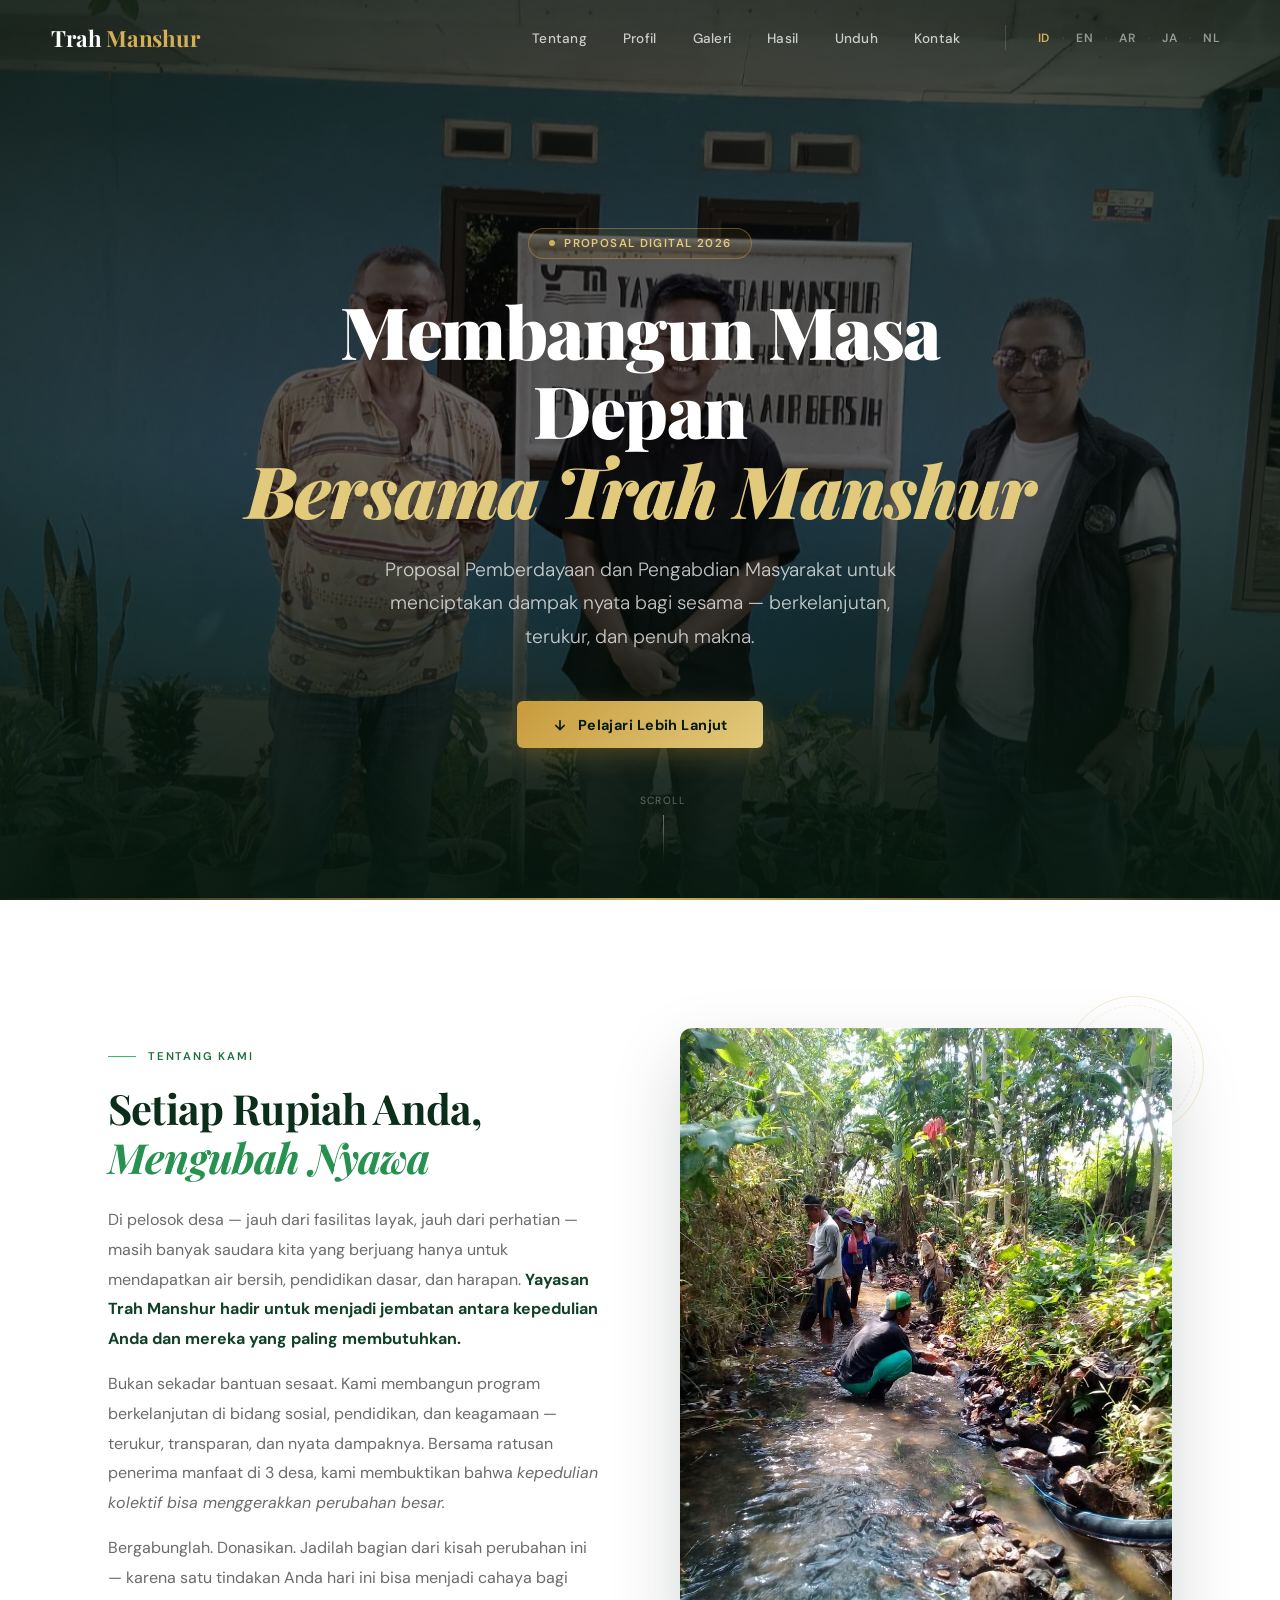
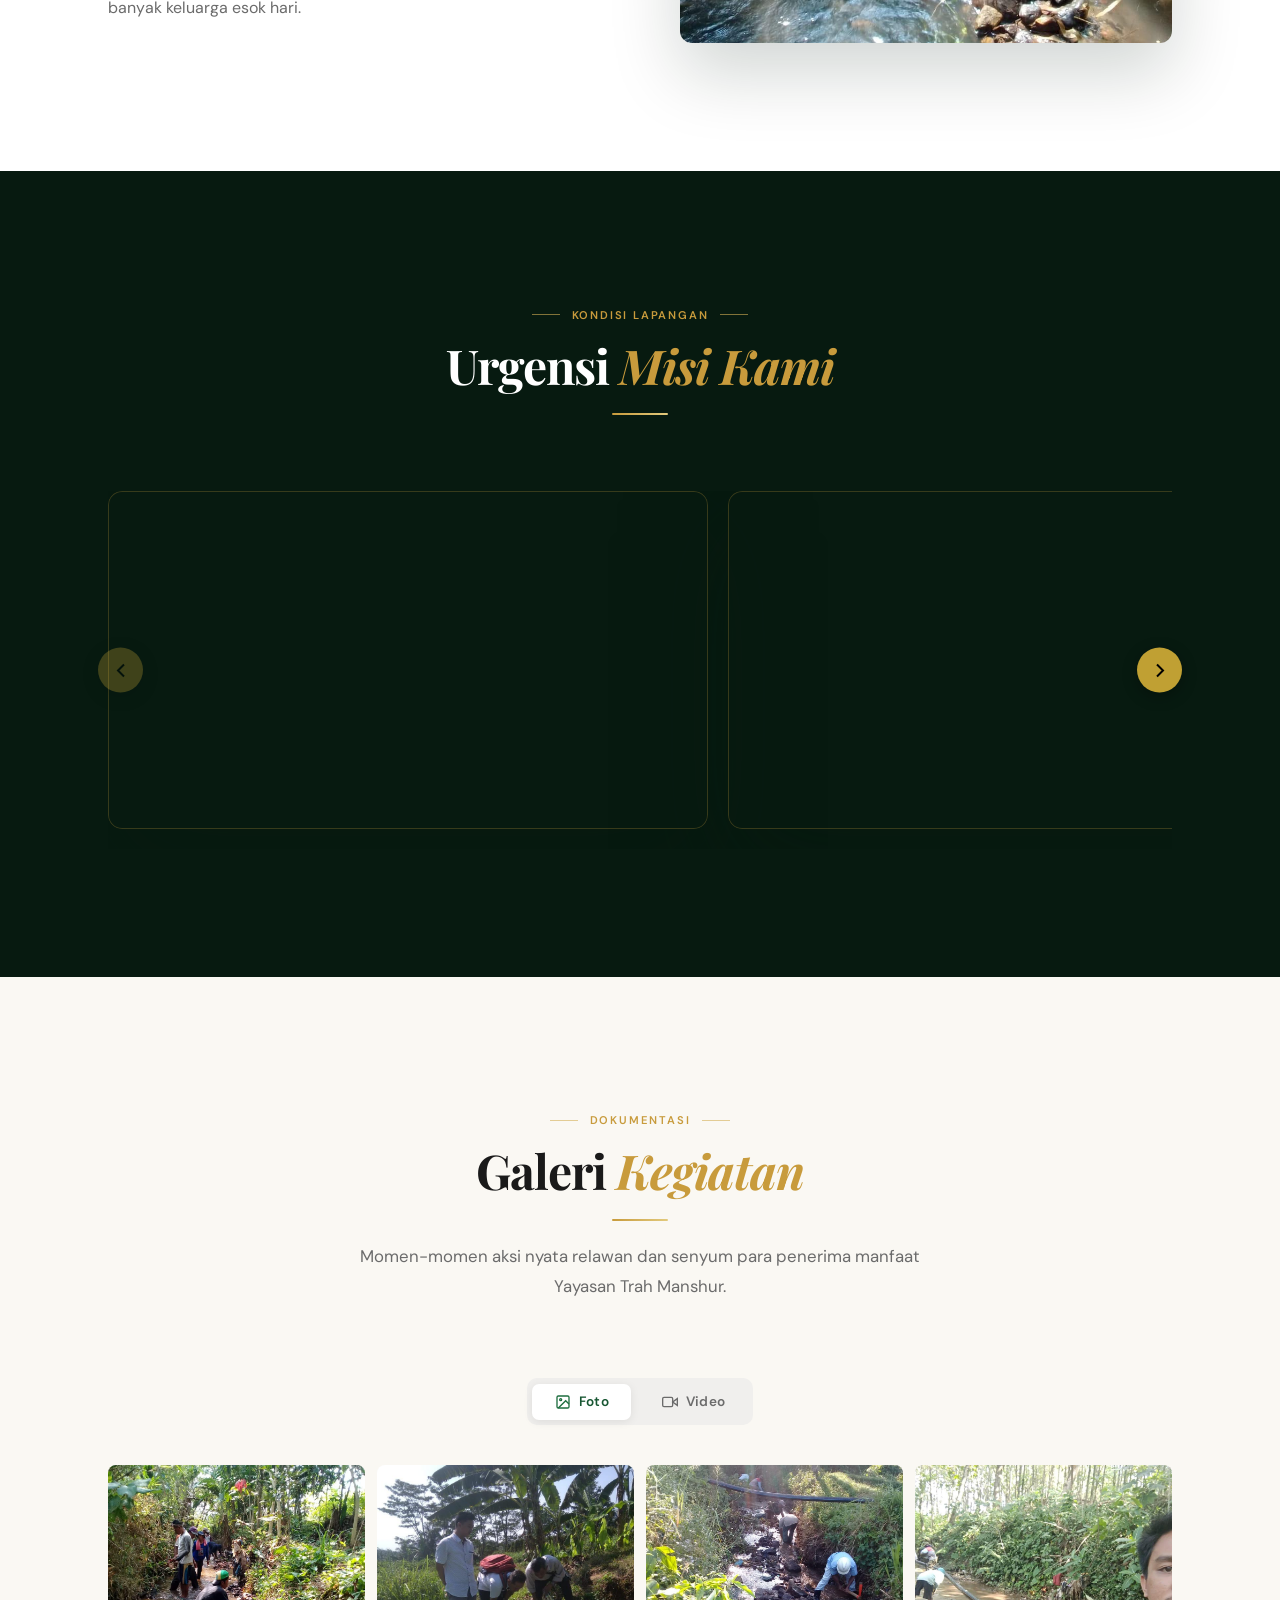
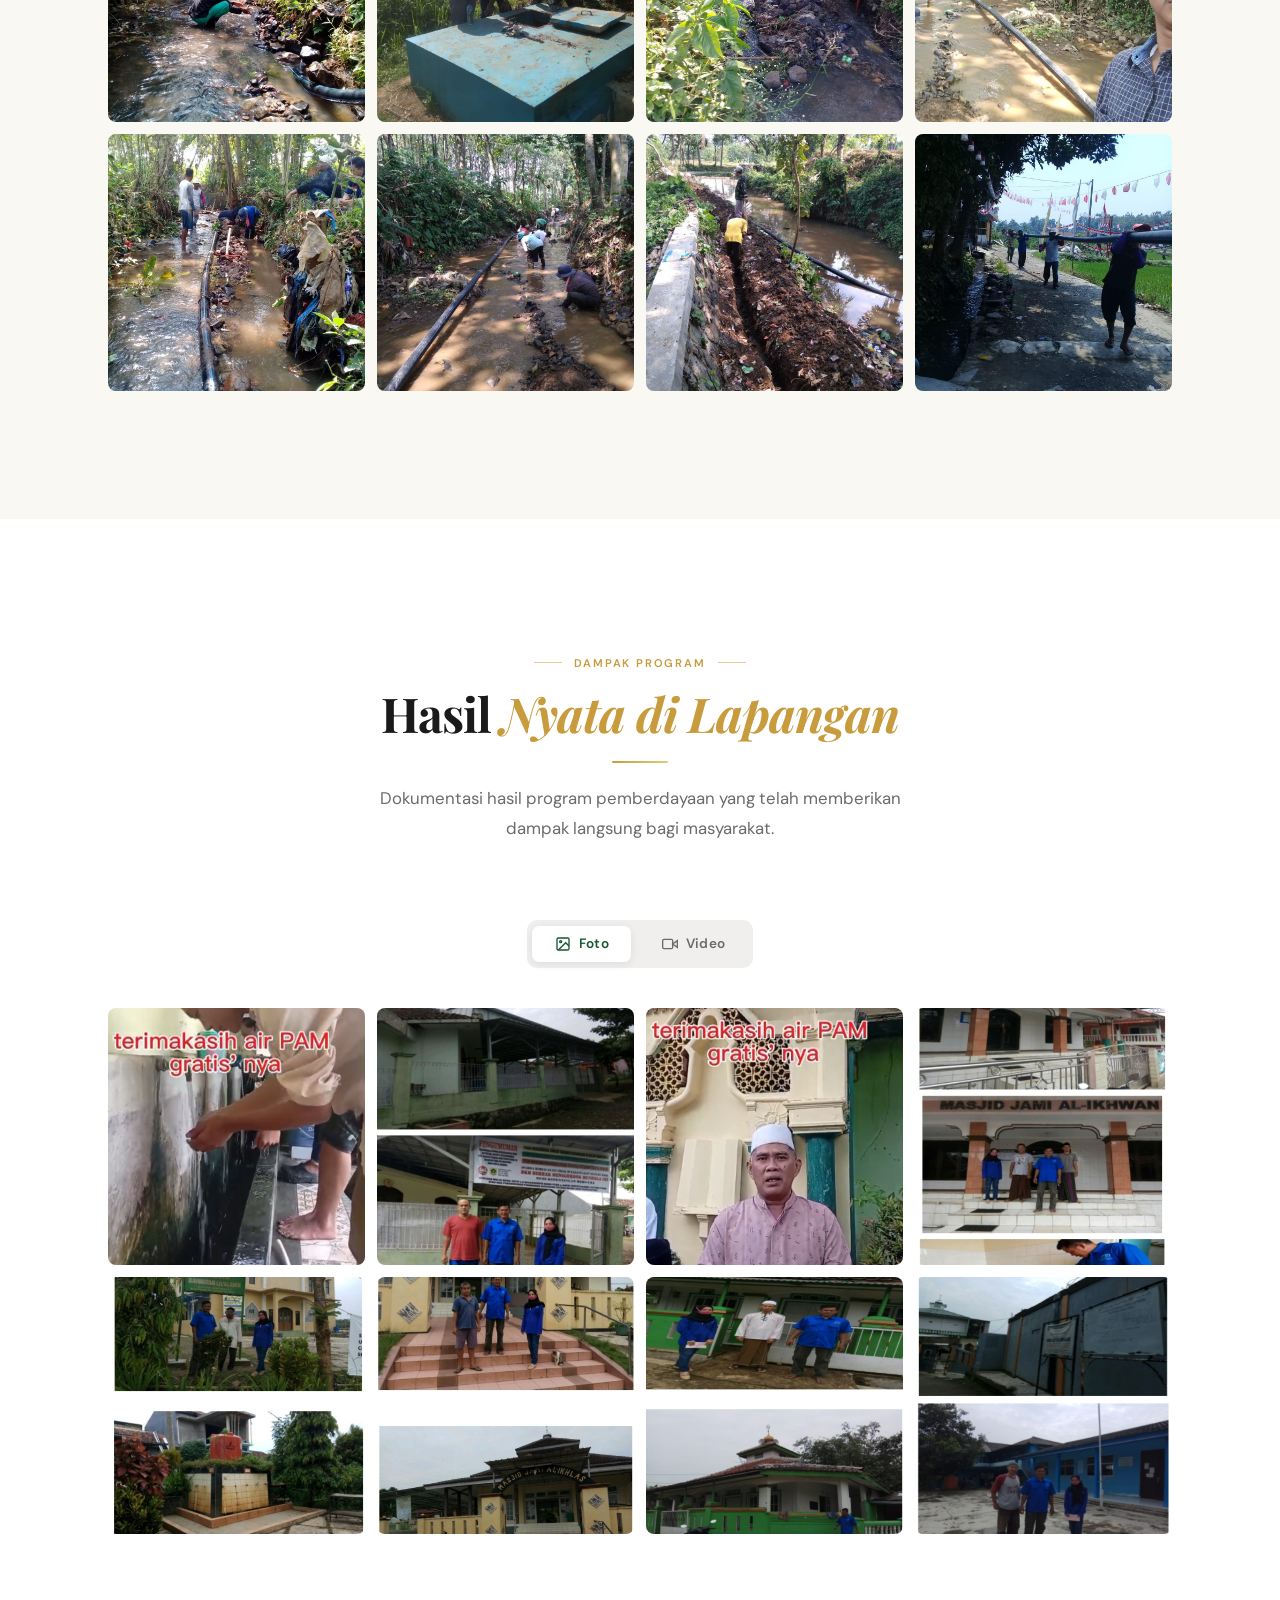
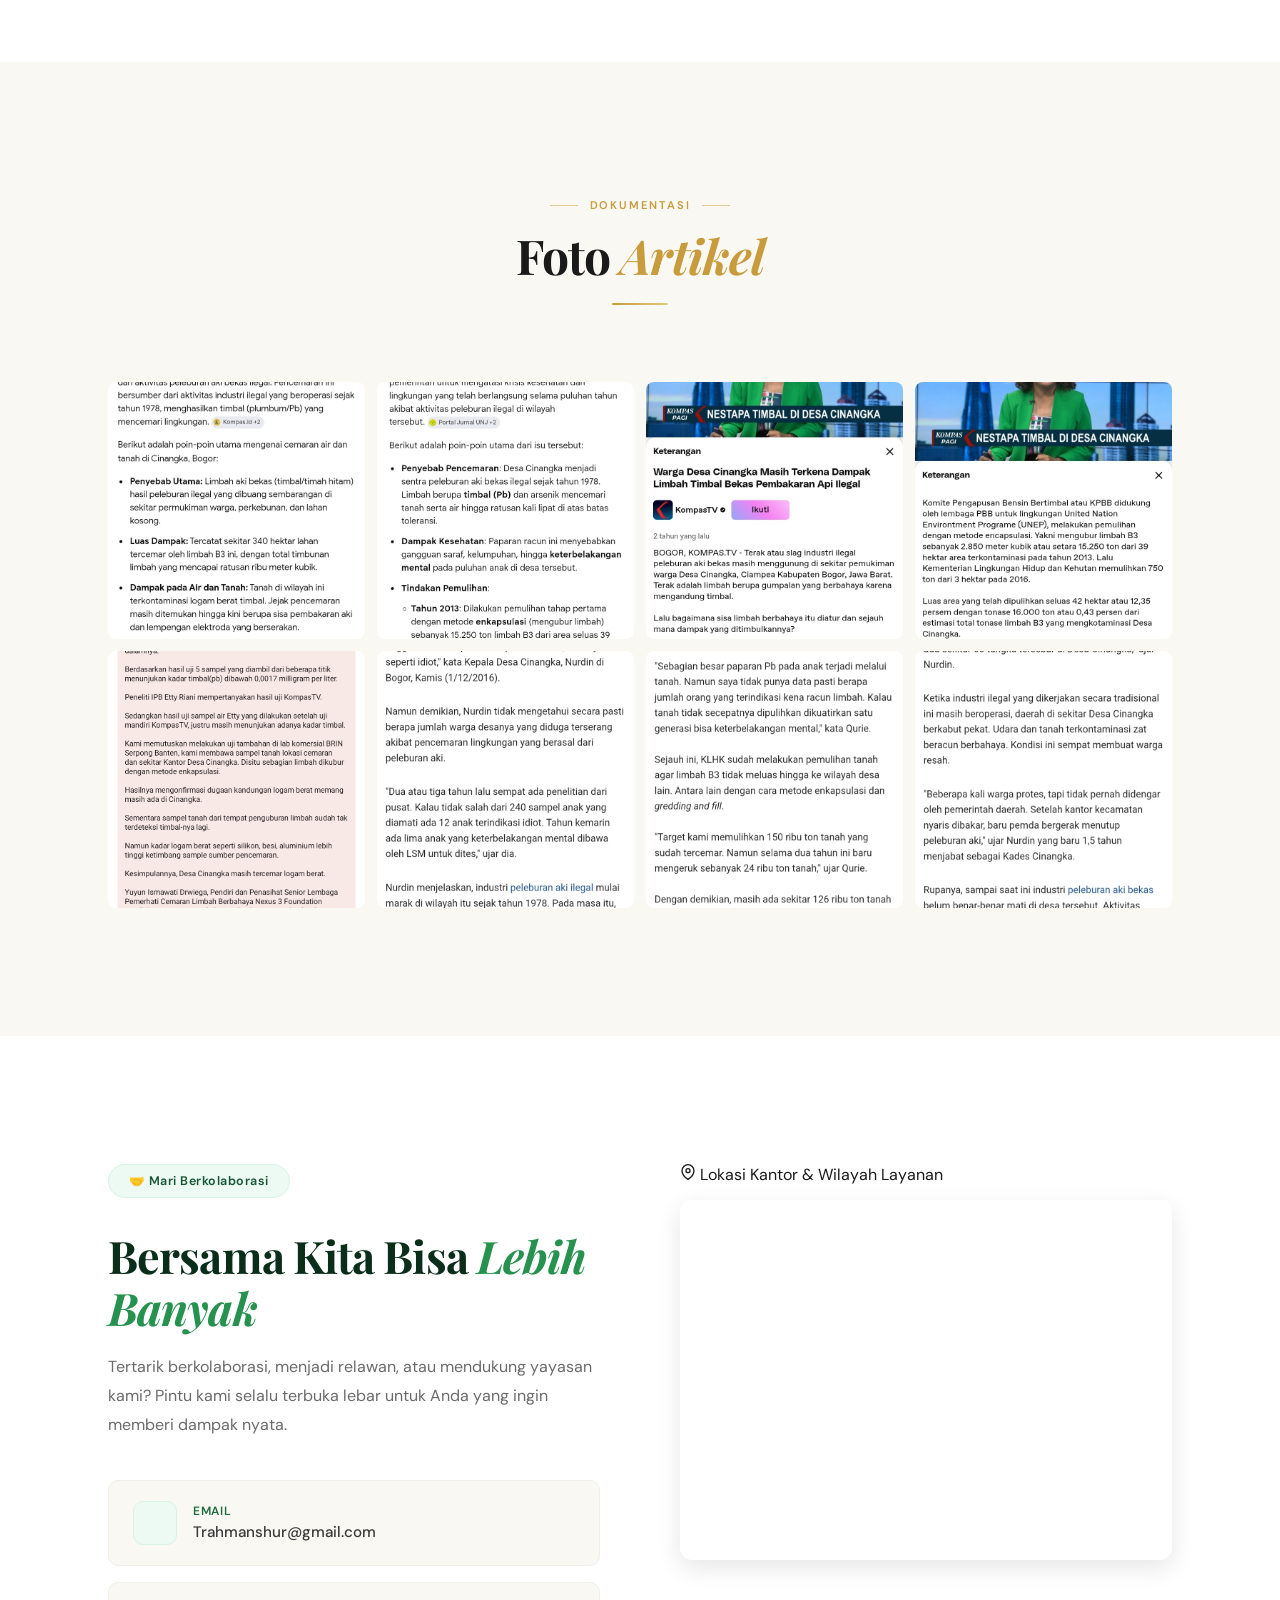
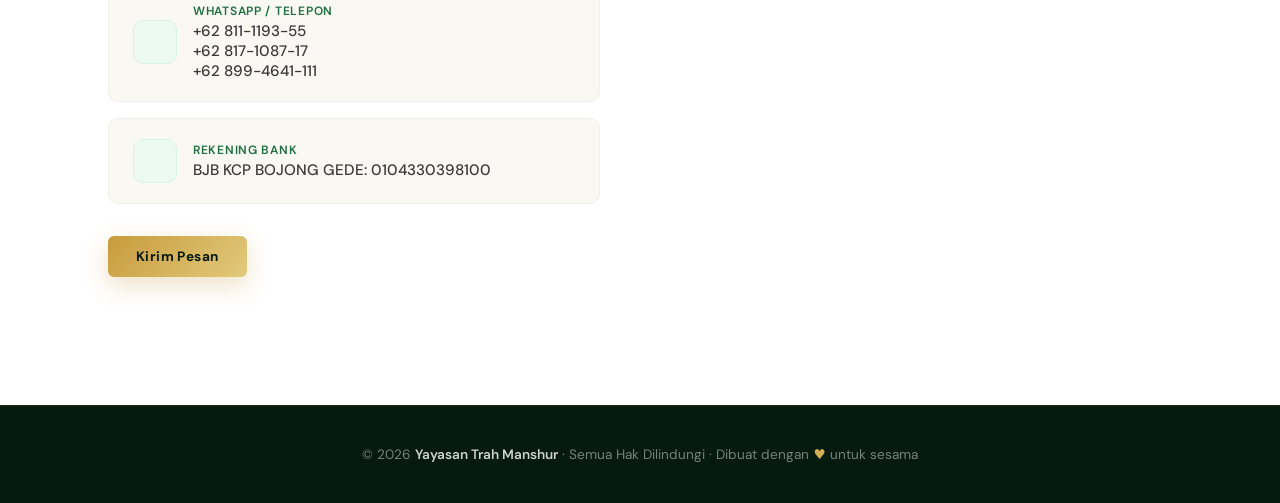
==== index.html @ 199f0996 "Update index.html" ====
<!DOCTYPE html>
<html lang="id" dir="ltr">
<head>
    <meta charset="UTF-8">
    <meta name="viewport" content="width=device-width, initial-scale=1.0">
    <meta name="description" content="Yayasan Trah Manshur - Proposal Digital Pemberdayaan dan Pengabdian Masyarakat">
    <title>Yayasan Trah Manshur — Proposal Digital 2026</title>
    <link rel="preconnect" href="https://fonts.googleapis.com">
    <link rel="preconnect" href="https://fonts.gstatic.com" crossorigin>
    <link href="https://fonts.googleapis.com/css2?family=Playfair+Display:wght@700;900&family=DM+Sans:wght@300;400;500;600&display=swap" rel="stylesheet">
    <link rel="stylesheet" href="style.css">
</head>
<body>

<!-- ═══════════ NAVIGASI ═══════════ -->
<nav class="nav" id="mainNav">
    <div class="nav__logo">Trah <span>Manshur</span></div>
    <ul class="nav__links">
        <li><a href="#tentang">Tentang</a></li>
        <li><a href="#video-profil">Profil</a></li>
        <li><a href="#galeri">Galeri</a></li>
        <li><a href="#hasil">Hasil</a></li>
        <li><a href="#download">Unduh</a></li>
        <li><a href="#kontak">Kontak</a></li>
        <li class="nav__lang">
            <a href="index.html" class="active">ID</a>
            <span class="sep">·</span>
            <a href="en.html">EN</a>
            <span class="sep">·</span>
            <a href="ar.html">AR</a>
            <span class="sep">·</span>
            <a href="ja.html">JA</a>
            <span class="sep">·</span>
            <a href="nl.html">NL</a>
        </li>
    </ul>
</nav>

<!-- ═══════════ HERO ═══════════ -->
<div class="hero">
    <div class="hero__bg"></div>
    <div class="hero__vignette"></div>
    <div class="hero__line"></div>
    <div class="hero__content">
        <span class="hero__badge">Proposal Digital 2026</span>
        <h1 class="hero__title">Membangun Masa Depan<br><em>Bersama Trah Manshur</em></h1>
        <p class="hero__subtitle">Proposal Pemberdayaan dan Pengabdian Masyarakat untuk menciptakan dampak nyata bagi sesama — berkelanjutan, terukur, dan penuh makna.</p>
        <div class="hero__actions">
            <a href="#tentang" class="btn-gold">
                <svg width="16" height="16" viewBox="0 0 24 24" fill="none" stroke="currentColor" stroke-width="2.5"><path d="M12 5v14M5 12l7 7 7-7"/></svg>
                Pelajari Lebih Lanjut
            </a>
        </div>
    </div>
    <div class="hero__scroll">
        Scroll
        <div class="hero__scroll-line"></div>
    </div>
</div>

<!-- ═══════════ TENTANG ═══════════ -->
<section id="tentang" class="section section--white">
    <div class="container">
        <div class="about-layout">
            <div class="about__text reveal">
                <span class="about__eyebrow">Tentang Kami</span>
                <h2 class="about__title">Setiap Rupiah Anda, <em>Mengubah Nyawa</em></h2>
                <div class="about__body">
                    <p>Di pelosok desa — jauh dari fasilitas layak, jauh dari perhatian — masih banyak saudara kita yang berjuang hanya untuk mendapatkan air bersih, pendidikan dasar, dan harapan. <strong>Yayasan Trah Manshur hadir untuk menjadi jembatan antara kepedulian Anda dan mereka yang paling membutuhkan.</strong></p>
                    <p>Bukan sekadar bantuan sesaat. Kami membangun program berkelanjutan di bidang sosial, pendidikan, dan keagamaan — terukur, transparan, dan nyata dampaknya. Bersama ratusan penerima manfaat di 3 desa, kami membuktikan bahwa <em>kepedulian kolektif bisa menggerakkan perubahan besar.</em></p>
                    <p>Bergabunglah. Donasikan. Jadilah bagian dari kisah perubahan ini — karena satu tindakan Anda hari ini bisa menjadi cahaya bagi banyak keluarga esok hari.</p>
                </div>
            </div>
            <div class="about__visual reveal reveal-delay-2">
                <div class="about__ring"></div>
                <div class="about__img-wrap">
                    <img src="image/foto1.jpeg" alt="Kegiatan Yayasan Trah Manshur" loading="lazy">
                </div>
            </div>
        </div>
    </div>
</section>

<!-- ═══════════ VIDEO PROFIL ═══════════ -->
<section id="video-profil" class="section section--dark">
    <div class="container">
        <div class="sec-header reveal">
            <span class="sec-eyebrow">Kondisi Lapangan</span>
            <h2 class="sec-title">Urgensi <em>Misi Kami</em></h2>
            <div class="sec-divider"></div>
        </div>

        <!-- FIX: outer wrapper pakai class berbeda agar tidak konflik dengan #videoSlider -->
        <div class="video-slider-wrapper">
            <div class="video-slider-container">
                <button class="slider-btn prev" id="slidePrev" aria-label="Sebelumnya">
                    <svg width="24" height="24" viewBox="0 0 24 24" fill="none" stroke="currentColor" stroke-width="2"><path d="m15 18-6-6 6-6"/></svg>
                </button>
                <button class="slider-btn next" id="slideNext" aria-label="Berikutnya">
                    <svg width="24" height="24" viewBox="0 0 24 24" fill="none" stroke="currentColor" stroke-width="2"><path d="m9 18 6-6-6-6"/></svg>
                </button>

                <!-- FIX: hanya satu element dengan class video-slider, yaitu yang punya id -->
                <div class="video-slider" id="videoSlider">
                    <div class="video-slider__track">
                        <div class="video-card">
                            <div class="video-wrap">
                                <iframe src=""
                                    title="Trah Manshur Foundation Profile Video"
                                    allow="accelerometer; autoplay; clipboard-write; encrypted-media; gyroscope; picture-in-picture; web-share"
                                    allowfullscreen loading="lazy"></iframe>
                            </div>
                        </div>
                        <div class="video-card">
                            <div class="video-wrap">
                                <iframe src=""
                                    title="Trah Manshur Foundation - Kegiatan 2"
                                    allow="accelerometer; autoplay; clipboard-write; encrypted-media; gyroscope; picture-in-picture; web-share"
                                    allowfullscreen loading="lazy"></iframe>
                            </div>
                        </div>
                        <div class="video-card">
                            <div class="video-wrap">
                                <iframe src=""
                                    title="Trah Manshur Foundation - Kegiatan 3"
                                    allow="accelerometer; autoplay; clipboard-write; encrypted-media; gyroscope; picture-in-picture; web-share"
                                    allowfullscreen loading="lazy"></iframe>
                            </div>
                        </div>
                    </div>
                </div>
            </div>
        </div>

    </div>
</section>

<!-- ═══════════ GALERI ═══════════ -->
<section id="galeri" class="section section--cream">
    <div class="container">
        <div class="sec-header reveal">
            <span class="sec-eyebrow">Dokumentasi</span>
            <h2 class="sec-title">Galeri <em>Kegiatan</em></h2>
            <div class="sec-divider"></div>
            <p class="sec-desc">Momen-momen aksi nyata relawan dan senyum para penerima manfaat Yayasan Trah Manshur.</p>
        </div>

        <!-- TAB TOGGLE -->
        <div class="galeri-tabs reveal">
            <button class="galeri-tab active" data-tab="foto">
                <svg width="16" height="16" viewBox="0 0 24 24" fill="none" stroke="currentColor" stroke-width="2"><rect x="3" y="3" width="18" height="18" rx="2"/><circle cx="8.5" cy="8.5" r="1.5"/><path d="m21 15-5-5L5 21"/></svg>
                Foto
            </button>
            <button class="galeri-tab" data-tab="video">
                <svg width="16" height="16" viewBox="0 0 24 24" fill="none" stroke="currentColor" stroke-width="2"><polygon points="23 7 16 12 23 17 23 7"/><rect x="1" y="5" width="15" height="14" rx="2"/></svg>
                Video
            </button>
        </div>

        <!-- FOTO GRID -->
        <div class="galeri-grid" id="galeriPhoto">
            <div class="galeri-item" data-src="image/foto1.jpeg" data-caption="Dokumentasi Kegiatan 1">
                <img src="image/foto1.jpeg" alt="Dokumentasi 1" loading="lazy">
                <div class="galeri-item__zoom">
                    <svg width="28" height="28" viewBox="0 0 24 24" fill="none" stroke="white" stroke-width="2"><circle cx="11" cy="11" r="8"/><path d="m21 21-4.35-4.35M11 8v6M8 11h6"/></svg>
                </div>
            </div>
            <div class="galeri-item" data-src="image/foto2.jpeg" data-caption="Dokumentasi Kegiatan 2">
                <img src="image/foto2.jpeg" alt="Dokumentasi 2" loading="lazy">
                <div class="galeri-item__zoom">
                    <svg width="28" height="28" viewBox="0 0 24 24" fill="none" stroke="white" stroke-width="2"><circle cx="11" cy="11" r="8"/><path d="m21 21-4.35-4.35M11 8v6M8 11h6"/></svg>
                </div>
            </div>
            <div class="galeri-item" data-src="image/foto3.jpeg" data-caption="Dokumentasi Kegiatan 3">
                <img src="image/foto3.jpeg" alt="Dokumentasi 3" loading="lazy">
                <div class="galeri-item__zoom">
                    <svg width="28" height="28" viewBox="0 0 24 24" fill="none" stroke="white" stroke-width="2"><circle cx="11" cy="11" r="8"/><path d="m21 21-4.35-4.35M11 8v6M8 11h6"/></svg>
                </div>
            </div>
            <div class="galeri-item" data-src="image/foto4.jpeg" data-caption="Dokumentasi Kegiatan 4">
                <img src="image/foto4.jpeg" alt="Dokumentasi 4" loading="lazy">
                <div class="galeri-item__zoom">
                    <svg width="28" height="28" viewBox="0 0 24 24" fill="none" stroke="white" stroke-width="2"><circle cx="11" cy="11" r="8"/><path d="m21 21-4.35-4.35M11 8v6M8 11h6"/></svg>
                </div>
            </div>
            <div class="galeri-item" data-src="image/foto5.jpeg" data-caption="Dokumentasi Kegiatan 5">
                <img src="image/foto5.jpeg" alt="Dokumentasi 5" loading="lazy">
                <div class="galeri-item__zoom">
                    <svg width="28" height="28" viewBox="0 0 24 24" fill="none" stroke="white" stroke-width="2"><circle cx="11" cy="11" r="8"/><path d="m21 21-4.35-4.35M11 8v6M8 11h6"/></svg>
                </div>
            </div>
            <div class="galeri-item" data-src="image/foto6.jpeg" data-caption="Dokumentasi Kegiatan 6">
                <img src="image/foto6.jpeg" alt="Dokumentasi 6" loading="lazy">
                <div class="galeri-item__zoom">
                    <svg width="28" height="28" viewBox="0 0 24 24" fill="none" stroke="white" stroke-width="2"><circle cx="11" cy="11" r="8"/><path d="m21 21-4.35-4.35M11 8v6M8 11h6"/></svg>
                </div>
            </div>
            <div class="galeri-item" data-src="image/foto7.jpeg" data-caption="Dokumentasi Kegiatan 7">
                <img src="image/foto7.jpeg" alt="Dokumentasi 7" loading="lazy">
                <div class="galeri-item__zoom">
                    <svg width="28" height="28" viewBox="0 0 24 24" fill="none" stroke="white" stroke-width="2"><circle cx="11" cy="11" r="8"/><path d="m21 21-4.35-4.35M11 8v6M8 11h6"/></svg>
                </div>
            </div>
            <div class="galeri-item" data-src="image/foto8.jpeg" data-caption="Dokumentasi Kegiatan 8">
                <img src="image/foto8.jpeg" alt="Dokumentasi 8" loading="lazy">
                <div class="galeri-item__zoom">
                    <svg width="28" height="28" viewBox="0 0 24 24" fill="none" stroke="white" stroke-width="2"><circle cx="11" cy="11" r="8"/><path d="m21 21-4.35-4.35M11 8v6M8 11h6"/></svg>
                </div>
            </div>
        </div>

        <!-- VIDEO GRID — FIX: pakai visibility hidden + height:0 instead of display:none supaya tidak ngebug layout -->
        <div class="galeri-video-grid" id="galeriVideo" style="display:none;">
            <div class="galeri-video-card reveal">
                <div class="galeri-video-card__label-bar">
                    <span class="galeri-video-card__num">01</span>
                    <span class="galeri-video-card__tag">📹 Kegiatan</span>
                </div>
                <div class="video-wrap">
                    <video width="640" height="360" controls>
                        <source src="video/v1.mp4" type="video/mp4">
                        <source src="video/v1.webm" type="video/webm">
                    </video>
                </div>
                <div class="galeri-video-card__footer">
                    <div class="galeri-video-card__info">
                        <strong>Dokumentasi Kegiatan Sosial</strong>
                        <span>Yayasan Trah Manshur — 2026</span>
                    </div>
                    <div class="galeri-video-card__play-icon">
                        <svg width="18" height="18" viewBox="0 0 24 24" fill="currentColor"><polygon points="5 3 19 12 5 21 5 3"/></svg>
                    </div>
                </div>
            </div>
            <div class="galeri-video-card reveal reveal-delay-1">
                <div class="galeri-video-card__label-bar">
                    <span class="galeri-video-card__num">02</span>
                    <span class="galeri-video-card__tag">📹 Kegiatan</span>
                </div>
                <div class="video-wrap">
                    <video width="640" height="360" controls>
                        <source src="video/v2.mp4" type="video/mp4">
                        <source src="video/v2.webm" type="video/webm">
                    </video>
                </div>
                <div class="galeri-video-card__footer">
                    <div class="galeri-video-card__info">
                        <strong>Kegiatan Pengabdian Masyarakat</strong>
                        <span>Yayasan Trah Manshur — 2026</span>
                    </div>
                    <div class="galeri-video-card__play-icon">
                        <svg width="18" height="18" viewBox="0 0 24 24" fill="currentColor"><polygon points="5 3 19 12 5 21 5 3"/></svg>
                    </div>
                </div>
            </div>
        </div>
     </div> 
</section>

<!-- ═══════════ HASIL NYATA ═══════════ -->
<section id="hasil" class="section section--white">
    <div class="container">
        <div class="sec-header reveal">
            <span class="sec-eyebrow">Dampak Program</span>
            <h2 class="sec-title">Hasil <em>Nyata di Lapangan</em></h2>
            <div class="sec-divider"></div>
            <p class="sec-desc">Dokumentasi hasil program pemberdayaan yang telah memberikan dampak langsung bagi masyarakat.</p>
        </div>

        <!-- TAB TOGGLE -->
        <div class="galeri-tabs reveal" id="hasil-tabs">
            <button class="hasil-tab active" data-hasil="foto">
                <svg width="16" height="16" viewBox="0 0 24 24" fill="none" stroke="currentColor" stroke-width="2"><rect x="3" y="3" width="18" height="18" rx="2"/><circle cx="8.5" cy="8.5" r="1.5"/><path d="m21 15-5-5L5 21"/></svg>
                Foto
            </button>
            <button class="hasil-tab" data-hasil="video">
                <svg width="16" height="16" viewBox="0 0 24 24" fill="none" stroke="currentColor" stroke-width="2"><polygon points="23 7 16 12 23 17 23 7"/><rect x="1" y="5" width="15" height="14" rx="2"/></svg>
                Video
            </button>
        </div>

        <!-- FOTO HASIL GRID -->
        <div class="galeri-grid" id="hasilPhoto">
            <!-- Ganti src sesuai file foto hasil Anda -->
            <div class="galeri-item" data-src="image/fotoh1.jpeg" data-caption="Hasil Kegiatan 1">
                <img src="image/fotoh1.jpeg" alt="Hasil 1" loading="lazy">
                <div class="galeri-item__zoom">
                    <svg width="28" height="28" viewBox="0 0 24 24" fill="none" stroke="white" stroke-width="2"><circle cx="11" cy="11" r="8"/><path d="m21 21-4.35-4.35M11 8v6M8 11h6"/></svg>
                </div>
            </div>
            <div class="galeri-item" data-src="image/fotoh2.jpeg" data-caption="Hasil Kegiatan 2">
                <img src="image/fotoh2.jpeg" alt="Hasil 2" loading="lazy">
                <div class="galeri-item__zoom">
                    <svg width="28" height="28" viewBox="0 0 24 24" fill="none" stroke="white" stroke-width="2"><circle cx="11" cy="11" r="8"/><path d="m21 21-4.35-4.35M11 8v6M8 11h6"/></svg>
                </div>
            </div>
            <div class="galeri-item" data-src="image/fotoh3.jpeg" data-caption="Hasil Kegiatan 3">
                <img src="image/fotoh3.jpeg" alt="Hasil 3" loading="lazy">
                <div class="galeri-item__zoom">
                    <svg width="28" height="28" viewBox="0 0 24 24" fill="none" stroke="white" stroke-width="2"><circle cx="11" cy="11" r="8"/><path d="m21 21-4.35-4.35M11 8v6M8 11h6"/></svg>
                </div>
            </div>
            <div class="galeri-item" data-src="image/fotoh4.jpeg" data-caption="fotoh Kegiatan 4">
                <img src="image/fotoh4.jpeg" alt="fotoh 4" loading="lazy">
                <div class="galeri-item__zoom">
                    <svg width="28" height="28" viewBox="0 0 24 24" fill="none" stroke="white" stroke-width="2"><circle cx="11" cy="11" r="8"/><path d="m21 21-4.35-4.35M11 8v6M8 11h6"/></svg>
                </div>
            </div>
            <div class="galeri-item" data-src="image/fotoh5.jpeg" data-caption="Hasil Kegiatan 1">
                <img src="image/fotoh5.jpeg" alt="fotoh 1" loading="lazy">
                <div class="galeri-item__zoom">
                    <svg width="28" height="28" viewBox="0 0 24 24" fill="none" stroke="white" stroke-width="2"><circle cx="11" cy="11" r="8"/><path d="m21 21-4.35-4.35M11 8v6M8 11h6"/></svg>
                </div>
            </div>
            <div class="galeri-item" data-src="image/fotoh6.jpeg" data-caption="Hasil Kegiatan 2">
                <img src="image/fotoh6.jpeg" alt="Hasil 2" loading="lazy">
                <div class="galeri-item__zoom">
                    <svg width="28" height="28" viewBox="0 0 24 24" fill="none" stroke="white" stroke-width="2"><circle cx="11" cy="11" r="8"/><path d="m21 21-4.35-4.35M11 8v6M8 11h6"/></svg>
                </div>
            </div>
            <div class="galeri-item" data-src="image/fotoh7.jpeg" data-caption="Hasil Kegiatan 3">
                <img src="image/fotoh7.jpeg" alt="Hasil 3" loading="lazy">
                <div class="galeri-item__zoom">
                    <svg width="28" height="28" viewBox="0 0 24 24" fill="none" stroke="white" stroke-width="2"><circle cx="11" cy="11" r="8"/><path d="m21 21-4.35-4.35M11 8v6M8 11h6"/></svg>
                </div>
            </div>
            <div class="galeri-item" data-src="image/fotoh8.jpeg" data-caption="Hasil Kegiatan 4">
                <img src="image/fotoh8.jpeg" alt="Hasil 4" loading="lazy">
                <div class="galeri-item__zoom">
                    <svg width="28" height="28" viewBox="0 0 24 24" fill="none" stroke="white" stroke-width="2"><circle cx="11" cy="11" r="8"/><path d="m21 21-4.35-4.35M11 8v6M8 11h6"/></svg>
                </div>
            </div>
        </div>

        <!-- VIDEO HASIL GRID -->
        <div class="galeri-video-grid" id="hasilVideo" style="display:none;">
            <div class="galeri-video-card reveal">
                <div class="galeri-video-card__label-bar">
                    <span class="galeri-video-card__num">01</span>
                    <span class="galeri-video-card__tag">✅ Hasil</span>
                </div>
                <div class="video-wrap">
                    <!-- Ganti src dengan file video hasil Anda -->
                    <video width="640" height="360" controls>
                        <source src="video/vh1.mp4" type="video/mp4">
                    </video>
                </div>
                <div class="galeri-video-card__footer">
                    <div class="galeri-video-card__info">
                        <strong>Hasil Program Air Bersih</strong>
                        <span>Yayasan Trah Manshur — 2026</span>
                    </div>
                    <div class="galeri-video-card__play-icon">
                        <svg width="18" height="18" viewBox="0 0 24 24" fill="currentColor"><polygon points="5 3 19 12 5 21 5 3"/></svg>
                    </div>
                </div>
            </div>

            <div class="galeri-video-card reveal reveal-delay-1">
                <div class="galeri-video-card__label-bar">
                    <span class="galeri-video-card__num">02</span>
                    <span class="galeri-video-card__tag">✅ Hasil</span>
                </div>
                <div class="video-wrap">
                    <video width="640" height="360" controls>
                        <source src="video/vh2.mp4" type="video/mp4">
                    </video>
                </div>
                <div class="galeri-video-card__footer">
                    <div class="galeri-video-card__info">
                        <strong>Hasil Program Air Bersih</strong>
                        <span>Yayasan Trah Manshur — 2026</span>
                    </div>
                    <div class="galeri-video-card__play-icon">
                        <svg width="18" height="18" viewBox="0 0 24 24" fill="currentColor"><polygon points="5 3 19 12 5 21 5 3"/></svg>
                    </div>
                </div>
            </div>
        </div>

    </div>
</section>

<!-- ═══════════ FOTO ARTIKEL ═══════════ -->
<section id="foto-artikel" class="section section--cream">
    <div class="container">
        <div class="sec-header reveal">
            <span class="sec-eyebrow">Dokumentasi</span>
            <h2 class="sec-title">Foto <em>Artikel</em></h2>
            <div class="sec-divider"></div>
        </div>

        <div class="galeri-grid">
            <div class="galeri-item" data-src="image/artikel1.jpeg" data-caption="Foto Artikel 1">
                <img src="image/artikel1.jpeg" alt="Artikel 1" loading="lazy">
                <div class="galeri-item__zoom">
                    <svg width="28" height="28" viewBox="0 0 24 24" fill="none" stroke="white" stroke-width="2"><circle cx="11" cy="11" r="8"/><path d="m21 21-4.35-4.35M11 8v6M8 11h6"/></svg>
                </div>
            </div>
            <div class="galeri-item" data-src="image/artikel2.jpeg" data-caption="Foto Artikel 2">
                <img src="image/artikel2.jpeg" alt="Artikel 2" loading="lazy">
                <div class="galeri-item__zoom">
                    <svg width="28" height="28" viewBox="0 0 24 24" fill="none" stroke="white" stroke-width="2"><circle cx="11" cy="11" r="8"/><path d="m21 21-4.35-4.35M11 8v6M8 11h6"/></svg>
                </div>
            </div>
            <div class="galeri-item" data-src="image/artikel3.jpeg" data-caption="Foto Artikel 3">
                <img src="image/artikel3.jpeg" alt="Artikel 3" loading="lazy">
                <div class="galeri-item__zoom">
                    <svg width="28" height="28" viewBox="0 0 24 24" fill="none" stroke="white" stroke-width="2"><circle cx="11" cy="11" r="8"/><path d="m21 21-4.35-4.35M11 8v6M8 11h6"/></svg>
                </div>
            </div>
            <div class="galeri-item" data-src="image/artikel4.jpeg" data-caption="Foto Artikel 4">
                <img src="image/artikel4.jpeg" alt="Artikel 4" loading="lazy">
                <div class="galeri-item__zoom">
                    <svg width="28" height="28" viewBox="0 0 24 24" fill="none" stroke="white" stroke-width="2"><circle cx="11" cy="11" r="8"/><path d="m21 21-4.35-4.35M11 8v6M8 11h6"/></svg>
                </div>
            </div>
            <div class="galeri-item" data-src="image/artikel5.jpeg" data-caption="Foto Artikel 5">
                <img src="image/artikel5.jpeg" alt="Artikel 5" loading="lazy">
                <div class="galeri-item__zoom">
                    <svg width="28" height="28" viewBox="0 0 24 24" fill="none" stroke="white" stroke-width="2"><circle cx="11" cy="11" r="8"/><path d="m21 21-4.35-4.35M11 8v6M8 11h6"/></svg>
                </div>
            </div>
            <div class="galeri-item" data-src="image/artikel6.jpeg" data-caption="Foto Artikel 6">
                <img src="image/artikel6.jpeg" alt="Artikel 6" loading="lazy">
                <div class="galeri-item__zoom">
                    <svg width="28" height="28" viewBox="0 0 24 24" fill="none" stroke="white" stroke-width="2"><circle cx="11" cy="11" r="8"/><path d="m21 21-4.35-4.35M11 8v6M8 11h6"/></svg>
                </div>
            </div>
            <div class="galeri-item" data-src="image/artikel7.jpeg" data-caption="Foto Artikel 7">
                <img src="image/artikel7.jpeg" alt="Artikel 7" loading="lazy">
                <div class="galeri-item__zoom">
                    <svg width="28" height="28" viewBox="0 0 24 24" fill="none" stroke="white" stroke-width="2"><circle cx="11" cy="11" r="8"/><path d="m21 21-4.35-4.35M11 8v6M8 11h6"/></svg>
                </div>
            </div>
            <div class="galeri-item" data-src="image/artikel8.jpeg" data-caption="Foto Artikel 8">
                <img src="image/artikel8.jpeg" alt="Artikel 8" loading="lazy">
                <div class="galeri-item__zoom">
                    <svg width="28" height="28" viewBox="0 0 24 24" fill="none" stroke="white" stroke-width="2"><circle cx="11" cy="11" r="8"/><path d="m21 21-4.35-4.35M11 8v6M8 11h6"/></svg>
                </div>
            </div>
        </div>
    </div>
</section>

<!-- ═══════════ LIGHTBOX MODAL ═══════════ -->
<div class="lightbox" id="lightbox" role="dialog" aria-modal="true" aria-label="Foto diperbesar">
    <div class="lightbox__backdrop" id="lightboxBackdrop"></div>
    <button class="lightbox__close" id="lightboxClose" aria-label="Tutup">
        <svg width="20" height="20" viewBox="0 0 24 24" fill="none" stroke="currentColor" stroke-width="2.5">
            <path d="M18 6 6 18M6 6l12 12"/>
        </svg>
    </button>
    <button class="lightbox__nav lightbox__nav--prev" id="lightboxPrev" aria-label="Foto sebelumnya">
        <svg width="20" height="20" viewBox="0 0 24 24" fill="none" stroke="currentColor" stroke-width="2.5">
            <path d="m15 18-6-6 6-6"/>
        </svg>
    </button>
    <div class="lightbox__stage">
        <div class="lightbox__img-wrap" id="lightboxImgWrap">
            <img class="lightbox__img" id="lightboxImg" src="" alt="">
        </div>
        <div class="lightbox__caption" id="lightboxCaption"></div>
        <div class="lightbox__counter" id="lightboxCounter"></div>
    </div>
    <button class="lightbox__nav lightbox__nav--next" id="lightboxNext" aria-label="Foto berikutnya">
        <svg width="20" height="20" viewBox="0 0 24 24" fill="none" stroke="currentColor" stroke-width="2.5">
            <path d="m9 18 6-6-6-6"/>
        </svg>
    </button>
</div>



<!-- ═══════════ KONTAK ═══════════ -->
<section id="kontak" class="section section--white">
    <div class="container">
        <div class="kontak-layout">
            <!-- Kolom kiri: info kontak -->
            <div class="reveal">
                <span class="collab-pill">🤝 Mari Berkolaborasi</span>
                <h2 class="kontak__title">Bersama Kita Bisa <em>Lebih Banyak</em></h2>
                <p class="kontak__desc">Tertarik berkolaborasi, menjadi relawan, atau mendukung yayasan kami? Pintu kami selalu terbuka lebar untuk Anda yang ingin memberi dampak nyata.</p>
                <div class="kontak__items">
                    <div class="kontak__item">
                        <div class="kontak__item-icon"></div>
                        <div>
                            <div class="kontak__item-label">Email</div>
                            <div class="kontak__item-value">Trahmanshur@gmail.com</div>
                        </div>
                    </div>
                    <div class="kontak__item">
                        <div class="kontak__item-icon"></div>
                        <div>
                            <div class="kontak__item-label">WhatsApp / Telepon</div>
                            <div class="kontak__item-value">+62 811-1193-55</div>
                            <div class="kontak__item-value">+62 817-1087-17</div>
                            <div class="kontak__item-value">+62 899-4641-111</div>
                        </div>
                    </div>
                    <div class="kontak__item">
                        <div class="kontak__item-icon"></div>
                        <div>
                            <div class="kontak__item-label">Rekening Bank</div>
                            <div class="kontak__item-value">BJB KCP BOJONG GEDE: 0104330398100</div>
                        </div>
                    </div>
                </div>
                <a href="mailto:Trahmanshur@gmail.com" class="btn-gold" style="margin-top:2rem; font-size:0.85rem; padding:0.75rem 1.75rem; display:inline-flex;">
                    Kirim Pesan
                </a>
            </div>

            <!-- Kolom kanan: Google Maps embed -->
           <div class="kontak__map-wrap reveal reveal-delay-2">
                <div class="kontak__map-label">
                    <svg width="16" height="16" viewBox="0 0 24 24" fill="none" stroke="currentColor" stroke-width="2"><path d="M21 10c0 7-9 13-9 13s-9-6-9-13a9 9 0 0 1 18 0z"/><circle cx="12" cy="10" r="3"/></svg>
                    Lokasi Kantor & Wilayah Layanan
                </div>
                
                <div class="kontak__map-frame">
                    <iframe
                        src="https://www.google.com/maps/embed?pb=!1m14!1m8!1m3!1d15854.16323595001!2d106.73527!3d-6.579484!3m2!1i1024!2i768!4f13.1!3m3!1m2!1s0x2e69db6149ab7de9%3A0xfb211ea75f744bf4!2sShakanu%20(grup%20marawis)!5e0!3m2!1sid!2sid!4v1775763712323!5m2!1sid!2sid"
                        class="map-responsive"
                        allowfullscreen=""
                        loading="lazy"
                        referrerpolicy="no-referrer-when-downgrade"
                        title="Lokasi Yayasan Trah Manshur">
                    </iframe>
                </div>
            </div>
        </div>
    </div>
</section>

<!-- ═══════════ FOOTER ═══════════ -->
<footer class="footer">
    <p>&copy; 2026 <strong>Yayasan Trah Manshur</strong> · Semua Hak Dilindungi · Dibuat dengan <span class="footer__gold">♥</span> untuk sesama</p>
</footer>

<script src="script.js"></script>
</body>
</html>
---- style.css ----
/* ================================================================
   DESIGN SYSTEM — TRAN MAHSUR 2026
   Aesthetic: Luxury Editorial · Deep Forest Green + Gold
================================================================ */

:root {
    --green-950: #071a10;
    --green-900: #0b2e1b;
    --green-800: #104025;
    --green-700: #175632;
    --green-600: #1e6e3f;
    --green-500: #27924f;
    --green-400: #3db96c;
    --green-300: #6ed99a;
    --green-100: #d6f5e3;
    --green-50:  #edfaf4;

    --gold-500: #c89b3c;
    --gold-400: #d4af55;
    --gold-300: #e2ca7d;
    --gold-100: #f9f0d6;

    --cream:    #faf8f3;
    --white:    #ffffff;
    --ink-900:  #1a1a1a;
    --ink-700:  #3a3a3a;
    --ink-500:  #6b6b6b;
    --ink-300:  #c0c0c0;
    --ink-100:  #f0efed;

    --font-display: 'Playfair Display', Georgia, serif;
    --font-body:    'DM Sans', system-ui, sans-serif;

    --ease-expo: cubic-bezier(0.16, 1, 0.3, 1);
    --ease-back: cubic-bezier(0.34, 1.56, 0.64, 1);
}

/* ── Reset ── */
*, *::before, *::after { margin: 0; padding: 0; box-sizing: border-box; }
html { scroll-behavior: smooth; font-size: 16px; }
body {
    font-family: var(--font-body);
    color: var(--ink-900);
    background: var(--cream);
    -webkit-font-smoothing: antialiased;
    overflow-x: hidden;
}
img, video { display: block; max-width: 100%; height: auto; }
a { color: inherit; text-decoration: none; }
ul { list-style: none; }
button { font: inherit; cursor: pointer; border: none; background: none; }

/* ================================================================
   NAVIGATION
================================================================ */
.nav {
    position: fixed;
    inset: 0 0 auto;
    z-index: 900;
    height: 76px;
    display: flex;
    align-items: center;
    justify-content: space-between;
    padding: 0 clamp(1.5rem, 4vw, 4rem);
    background: rgba(7, 26, 16, 0.0);
    border-bottom: 1px solid transparent;
    transition: background 0.5s ease, border-color 0.5s ease, height 0.4s ease;
}
.nav.scrolled {
    background: rgba(7, 26, 16, 0.96);
    border-color: rgba(200, 155, 60, 0.2);
    height: 64px;
    backdrop-filter: blur(20px);
}
.nav__logo {
    font-family: var(--font-display);
    font-size: 1.4rem;
    font-weight: 700;
    color: var(--white);
    letter-spacing: -0.01em;
}
.nav__logo span { color: var(--gold-400); }
.nav__links {
    display: flex;
    align-items: center;
    gap: 0.25rem;
}
.nav__links a {
    padding: 0.5rem 1rem;
    font-size: 0.85rem;
    font-weight: 500;
    color: rgba(255,255,255,0.75);
    border-radius: 4px;
    transition: color 0.2s, background 0.2s;
    letter-spacing: 0.02em;
}
.nav__links a:hover { color: var(--white); background: rgba(255,255,255,0.08); }
.nav__lang {
    display: flex;
    align-items: center;
    gap: 0.25rem;
    margin-left: 1.5rem;
    padding-left: 1.5rem;
    border-left: 1px solid rgba(255,255,255,0.15);
}
.nav__lang a {
    font-size: 0.75rem;
    font-weight: 600;
    letter-spacing: 0.06em;
    text-transform: uppercase;
    color: rgba(255,255,255,0.5);
    padding: 0.3rem 0.5rem;
    border-radius: 3px;
    transition: color 0.2s;
}
.nav__lang a.active { color: var(--gold-400); pointer-events: none; }
.nav__lang a:hover:not(.active) { color: var(--white); }
.nav__lang .sep { color: rgba(255,255,255,0.2); font-size: 0.7rem; }

/* ================================================================
   HERO
================================================================ */
.hero {
    position: relative;
    min-height: 100dvh;
    display: flex;
    align-items: center;
    justify-content: center;
    text-align: center;
    overflow: hidden;
    color: var(--white);
}
.hero__bg {
    position: absolute;
    inset: 0;
    background: url('image/utama.jpeg') center/cover no-repeat;
    filter: brightness(0.4) saturate(0.7);
    transform: scale(1.05) translateZ(0);
    animation: heroZoom 18s ease-in-out infinite alternate;
    will-change: transform;
    backface-visibility: hidden;
    -webkit-backface-visibility: hidden;
}
@keyframes heroZoom {
    from { transform: scale(1.05); }
    to   { transform: scale(1.12); }
}
.hero__vignette {
    position: absolute;
    inset: 0;
    background:
        radial-gradient(ellipse at center, transparent 30%, rgba(7,26,16,0.65) 100%),
        linear-gradient(to top, rgba(7,26,16,0.8) 0%, transparent 50%);
    z-index: 1;
}
.hero__line {
    position: absolute;
    bottom: 0;
    left: 0;
    right: 0;
    height: 2px;
    background: linear-gradient(90deg, transparent, var(--gold-400), transparent);
    z-index: 2;
}
.hero__content {
    position: relative;
    z-index: 3;
    max-width: 860px;
    padding: 0 2rem;
    padding-top: 76px;
}
.hero__badge {
    display: inline-flex;
    align-items: center;
    gap: 0.6rem;
    padding: 0.45rem 1.25rem;
    border: 1px solid rgba(200, 155, 60, 0.45);
    border-radius: 999px;
    font-size: 0.72rem;
    font-weight: 600;
    letter-spacing: 0.12em;
    text-transform: uppercase;
    color: var(--gold-300);
    background: rgba(200,155,60,0.08);
    margin-bottom: 2rem;
    animation: fadeUp 0.9s var(--ease-expo) 0.2s both;
}
.hero__badge::before {
    content: '';
    width: 6px; height: 6px;
    background: var(--gold-400);
    border-radius: 50%;
    animation: pulse 2.5s ease-in-out infinite;
}
@keyframes pulse {
    0%, 100% { opacity: 1; transform: scale(1); }
    50%       { opacity: 0.4; transform: scale(1.5); }
}
.hero__title {
    font-family: var(--font-display);
    font-size: clamp(2.4rem, 6vw, 4.5rem);
    font-weight: 900;
    line-height: 1.1;
    letter-spacing: -0.02em;
    margin-bottom: 1.5rem;
    animation: fadeUp 0.9s var(--ease-expo) 0.4s both;
}
.hero__title em { font-style: italic; color: var(--gold-300); }
.hero__subtitle {
    font-size: clamp(1rem, 2vw, 1.2rem);
    font-weight: 300;
    line-height: 1.75;
    color: rgba(255,255,255,0.75);
    max-width: 560px;
    margin: 0 auto 3rem;
    animation: fadeUp 0.9s var(--ease-expo) 0.6s both;
}
.hero__actions {
    display: flex;
    align-items: center;
    justify-content: center;
    gap: 1rem;
    flex-wrap: wrap;
    animation: fadeUp 0.9s var(--ease-expo) 0.8s both;
}
.hero__scroll {
    position: absolute;
    bottom: 2.5rem;
    left: 50%;
    transform: translateX(-50%);
    z-index: 3;
    display: flex;
    flex-direction: column;
    align-items: center;
    gap: 0.5rem;
    color: rgba(255,255,255,0.35);
    font-size: 0.65rem;
    letter-spacing: 0.12em;
    text-transform: uppercase;
    animation: fadeUp 1s ease 1.4s both;
}
.hero__scroll-line {
    width: 1px;
    height: 45px;
    background: linear-gradient(to bottom, rgba(255,255,255,0.4), transparent);
    animation: scrollLine 2.2s ease-in-out infinite;
    transform-origin: top;
}
@keyframes scrollLine {
    0%  { transform: scaleY(0); opacity: 0; transform-origin: top; }
    40% { transform: scaleY(1); opacity: 1; transform-origin: top; }
    60% { transform: scaleY(1); opacity: 1; transform-origin: bottom; }
    100%{ transform: scaleY(0); opacity: 0; transform-origin: bottom; }
}

/* ================================================================
   BUTTONS
================================================================ */
.btn-gold {
    display: inline-flex;
    align-items: center;
    gap: 0.6rem;
    padding: 0.9rem 2.2rem;
    background: linear-gradient(135deg, var(--gold-500), var(--gold-300));
    color: var(--green-950);
    font-weight: 700;
    font-size: 0.9rem;
    letter-spacing: 0.03em;
    border-radius: 6px;
    box-shadow: 0 8px 24px rgba(200,155,60,0.3);
    transition: transform 0.3s var(--ease-expo), box-shadow 0.3s ease;
}
.btn-gold:hover {
    transform: translateY(-3px);
    box-shadow: 0 14px 32px rgba(200,155,60,0.45);
}
.btn-gold svg { flex-shrink: 0; }

.btn-outline {
    display: inline-flex;
    align-items: center;
    gap: 0.6rem;
    padding: 0.9rem 2.2rem;
    border: 1.5px solid rgba(255,255,255,0.3);
    color: rgba(255,255,255,0.85);
    font-weight: 500;
    font-size: 0.9rem;
    border-radius: 6px;
    transition: border-color 0.3s, background 0.3s, transform 0.3s var(--ease-expo);
}
.btn-outline:hover {
    border-color: var(--gold-400);
    color: var(--gold-300);
    background: rgba(200,155,60,0.08);
    transform: translateY(-3px);
}

/* ── About CTA Buttons ── */
.about__cta-wrap {
    display: flex;
    align-items: center;
    gap: 1rem;
    flex-wrap: wrap;
    margin-top: 2rem;
}
.btn-about-donate {
    display: inline-flex;
    align-items: center;
    gap: 0.6rem;
    padding: 0.9rem 2rem;
    background: linear-gradient(135deg, var(--green-600), var(--green-400));
    color: var(--white);
    font-weight: 700;
    font-size: 0.9rem;
    letter-spacing: 0.03em;
    border-radius: 6px;
    box-shadow: 0 8px 24px rgba(39,146,79,0.35);
    transition: transform 0.3s var(--ease-expo), box-shadow 0.3s ease;
}
.btn-about-donate:hover {
    transform: translateY(-3px);
    box-shadow: 0 14px 32px rgba(39,146,79,0.5);
}
.btn-about-donate svg { flex-shrink: 0; fill: rgba(255,255,255,0.25); }
.btn-about-proposal {
    font-size: 0.88rem;
    font-weight: 600;
    color: var(--green-600);
    border-bottom: 1.5px solid var(--green-300);
    padding-bottom: 2px;
    transition: color 0.2s, border-color 0.2s;
}
.btn-about-proposal:hover {
    color: var(--green-500);
    border-color: var(--green-500);
}

/* ================================================================
   SECTION BASE
================================================================ */
.section { padding: clamp(5rem, 10vw, 9rem) 0; }
.section--dark  { background: var(--green-950); color: var(--white); }
.section--cream { background: var(--cream); }
.section--white { background: var(--white); }

.container        { width: 100%; max-width: 1160px; margin: 0 auto; padding: 0 clamp(1.25rem, 4vw, 3rem); }
.container--narrow{ max-width: 780px; margin: 0 auto; padding: 0 clamp(1.25rem, 4vw, 3rem); }

.sec-header { text-align: center; margin-bottom: clamp(3rem, 6vw, 5rem); }
.sec-eyebrow {
    display: inline-flex;
    align-items: center;
    gap: 0.75rem;
    font-size: 0.7rem;
    font-weight: 600;
    letter-spacing: 0.16em;
    text-transform: uppercase;
    color: var(--gold-500);
    margin-bottom: 1rem;
}
.sec-eyebrow::before, .sec-eyebrow::after {
    content: '';
    width: 28px; height: 1px;
    background: var(--gold-400);
    opacity: 0.6;
}
.sec-title {
    font-family: var(--font-display);
    font-size: clamp(2rem, 4vw, 3rem);
    font-weight: 700;
    line-height: 1.15;
    letter-spacing: -0.02em;
    margin-bottom: 1.25rem;
}
.section--dark .sec-title { color: var(--white); }
.section--dark .sec-desc  { color: rgba(255,255,255,0.6); }
.sec-title em { font-style: italic; color: var(--gold-500); }
.sec-divider {
    width: 56px; height: 2px;
    background: linear-gradient(90deg, var(--gold-500), var(--gold-300));
    border-radius: 2px;
    margin: 1.25rem auto 0;
}
.sec-desc {
    font-size: 1.05rem;
    line-height: 1.8;
    color: var(--ink-500);
    max-width: 580px;
    margin: 1.25rem auto 0;
}

/* ── Reveal Animation ── */
.reveal {
    opacity: 0;
    transform: translateY(36px);
    transition: opacity 0.8s var(--ease-expo), transform 0.8s var(--ease-expo);
}
.reveal.visible { opacity: 1; transform: translateY(0); }
.reveal-delay-1 { transition-delay: 0.1s; }
.reveal-delay-2 { transition-delay: 0.2s; }
.reveal-delay-3 { transition-delay: 0.3s; }
.reveal-delay-4 { transition-delay: 0.4s; }

@keyframes fadeUp {
    from { opacity: 0; transform: translateY(28px); }
    to   { opacity: 1; transform: translateY(0); }
}

/* ================================================================
   TENTANG
================================================================ */
.about-layout {
    display: grid;
    grid-template-columns: 1fr 1fr;
    gap: 5rem;
    align-items: center;
}
.about__eyebrow {
    display: inline-flex;
    align-items: center;
    gap: 0.75rem;
    font-size: 0.7rem;
    font-weight: 600;
    letter-spacing: 0.16em;
    text-transform: uppercase;
    color: var(--green-600);
    margin-bottom: 1.25rem;
}
.about__eyebrow::before {
    content: '';
    width: 28px; height: 1px;
    background: var(--green-400);
}
.about__title {
    font-family: var(--font-display);
    font-size: clamp(1.8rem, 3.5vw, 2.6rem);
    font-weight: 700;
    line-height: 1.18;
    letter-spacing: -0.02em;
    margin-bottom: 1.5rem;
    color: var(--green-900);
}
.about__title em { font-style: italic; color: var(--green-500); }
.about__body {
    font-size: 1rem;
    line-height: 1.85;
    color: var(--ink-500);
    margin-bottom: 0.5rem;
}
.about__body p + p { margin-top: 1em; }
.about__body strong { color: var(--green-800); }

.about__stats {
    display: grid;
    grid-template-columns: 1fr 1fr;
    gap: 1.5rem;
}
.stat-card {
    background: var(--cream);
    border: 1px solid var(--ink-100);
    border-radius: 10px;
    padding: 1.4rem 1.6rem;
    position: relative;
    overflow: hidden;
    transition: transform 0.3s var(--ease-expo), box-shadow 0.3s ease;
}
.stat-card::before {
    content: '';
    position: absolute;
    top: 0; left: 0; right: 0;
    height: 2px;
    background: linear-gradient(90deg, var(--green-500), var(--gold-400));
    transform: scaleX(0);
    transform-origin: left;
    transition: transform 0.4s var(--ease-expo);
}
.stat-card:hover { transform: translateY(-5px); box-shadow: 0 12px 32px rgba(0,0,0,0.08); }
.stat-card:hover::before { transform: scaleX(1); }
.stat-number {
    font-family: var(--font-display);
    font-size: 2.2rem;
    font-weight: 900;
    color: var(--green-700);
    line-height: 1;
    margin-bottom: 0.4rem;
}
.stat-number span { color: var(--gold-500); }
.stat-label { font-size: 0.82rem; font-weight: 500; color: var(--ink-500); line-height: 1.4; }

.about__visual { position: relative; }
.about__img-wrap {
    position: relative;
    border-radius: 12px;
    overflow: hidden;
    aspect-ratio: 4/5;
    box-shadow: 0 30px 70px rgba(7,26,16,0.18);
}
.about__img-wrap img {
    width: 100%; height: 100%;
    object-fit: cover;
    transition: transform 0.8s var(--ease-expo);
}
.about__img-wrap:hover img { transform: scale(1.04); }

.about__badge {
    position: absolute;
    bottom: -1.5rem;
    left: -1.5rem;
    background: var(--white);
    border-radius: 10px;
    padding: 1.25rem 1.5rem;
    box-shadow: 0 16px 48px rgba(0,0,0,0.12);
    display: flex;
    align-items: center;
    gap: 1rem;
    min-width: 220px;
}
.about__badge-icon {
    width: 48px; height: 48px;
    background: linear-gradient(135deg, var(--green-600), var(--green-400));
    border-radius: 10px;
    display: flex;
    align-items: center;
    justify-content: center;
    font-size: 1.4rem;
    flex-shrink: 0;
}
.about__badge-text { font-size: 0.8rem; }
.about__badge-text strong { display: block; font-size: 1.1rem; font-weight: 700; color: var(--green-800); }
.about__badge-text span  { color: var(--ink-500); }

.about__ring {
    position: absolute;
    top: -2rem; right: -2rem;
    width: 140px; height: 140px;
    border: 1.5px solid var(--gold-300);
    border-radius: 50%;
    opacity: 0.35;
    animation: rotate 30s linear infinite;
}
.about__ring::after {
    content: '';
    position: absolute;
    top: 8px; left: 8px; right: 8px; bottom: 8px;
    border: 1px dashed var(--gold-400);
    border-radius: 50%;
    opacity: 0.5;
}
@keyframes rotate { to { transform: rotate(360deg); } }

/* ================================================================
   VIDEO
================================================================ */
.video-wrap {
    position: relative;
    max-width: 840px;
    margin: 0 auto;
    border-radius: 14px;
    overflow: hidden;
    aspect-ratio: 16/9;
    box-shadow: 0 40px 100px rgba(7,26,16,0.5);
}
.video-wrap::before {
    content: '';
    position: absolute;
    inset: 0;
    border-radius: 14px;
    box-shadow: inset 0 0 0 1px rgba(200,155,60,0.25);
    z-index: 2;
    pointer-events: none;
}
.video-wrap iframe { width: 100%; height: 100%; border: 0; }

/* ================================================================
   GALERI TABS
================================================================ */
.galeri-tabs {
    display: flex;
    align-items: center;
    justify-content: center;
    gap: 0.5rem;
    margin-bottom: 2.5rem;
    background: var(--ink-100);
    border-radius: 10px;
    padding: 0.35rem;
    width: fit-content;
    margin-left: auto;
    margin-right: auto;
}
.galeri-tab {
    display: inline-flex;
    align-items: center;
    gap: 0.5rem;
    padding: 0.6rem 1.4rem;
    border-radius: 7px;
    font-size: 0.85rem;
    font-weight: 600;
    color: var(--ink-500);
    background: transparent;
    border: none;
    cursor: pointer;
    transition: background 0.25s ease, color 0.25s ease, box-shadow 0.25s ease;
    letter-spacing: 0.02em;
}
.galeri-tab svg { transition: stroke 0.25s; }
.galeri-tab.active {
    background: var(--white);
    color: var(--green-700);
    box-shadow: 0 2px 10px rgba(0,0,0,0.08);
}
.galeri-tab.active svg { stroke: var(--green-600); }
.galeri-tab:hover:not(.active) { color: var(--ink-700); }

/* ================================================================
   GALERI FOTO GRID
================================================================ */
.galeri-grid {
    display: grid;
    grid-template-columns: repeat(4, 1fr);
    gap: 0.75rem;
}
.galeri-item {
    position: relative;
    border-radius: 8px;
    overflow: hidden;
    aspect-ratio: 1/1;
    cursor: zoom-in;
    background: var(--ink-100);
}
.galeri-item img {
    width: 100%; height: 100%;
    object-fit: cover;
    transition: transform 0.6s var(--ease-expo);
    display: block;
}
.galeri-item:hover img { transform: scale(1.08); }
.galeri-item::after {
    content: '';
    position: absolute;
    inset: 0;
    background: rgba(7,26,16,0);
    transition: background 0.3s ease;
}
.galeri-item:hover::after { background: rgba(7,26,16,0.3); }
.galeri-item__zoom {
    position: absolute;
    inset: 0;
    display: flex;
    align-items: center;
    justify-content: center;
    z-index: 2;
    opacity: 0;
    transition: opacity 0.3s ease;
    pointer-events: none;
}
.galeri-item:hover .galeri-item__zoom { opacity: 1; }
.galeri-item__zoom svg { filter: drop-shadow(0 2px 8px rgba(0,0,0,0.6)); }

/* ================================================================
   GALERI VIDEO GRID
================================================================ */
.galeri-video-grid {
    display: grid;
    grid-template-columns: repeat(auto-fit, minmax(300px, 1fr));
    gap: 2rem;
    margin-top: 0.5rem;
}
.galeri-video-card {
    display: flex;
    flex-direction: column;
    gap: 0.85rem;
}
.galeri-video-card .video-wrap {
    max-width: 100%;
    box-shadow: 0 16px 48px rgba(7,26,16,0.12);
    border-radius: 12px;
    overflow: hidden;
}
.galeri-video-caption {
    text-align: center;
    font-size: 0.85rem;
    font-weight: 500;
    color: var(--ink-500);
    letter-spacing: 0.02em;
}

/* ================================================================
   LIGHTBOX
================================================================ */
.lightbox {
    display: none;
    position: fixed;
    inset: 0;
    z-index: 9999;
    align-items: center;
    justify-content: center;
}
.lightbox.open {
    display: flex;
}
.lightbox__backdrop {
    position: absolute;
    inset: 0;
    background: rgba(5, 15, 8, 0.96);
    backdrop-filter: blur(16px);
    -webkit-backdrop-filter: blur(16px);
    cursor: zoom-out;
    animation: lbFadeIn 0.3s ease;
}
@keyframes lbFadeIn {
    from { opacity: 0; }
    to   { opacity: 1; }
}

.lightbox__stage {
    position: relative;
    z-index: 2;
    display: flex;
    flex-direction: column;
    align-items: center;
    gap: 1rem;
    max-width: calc(100vw - 12rem);
    max-height: 100dvh;
    padding: 5rem 1rem 3rem;
}

.lightbox__img-wrap {
    position: relative;
    display: flex;
    align-items: center;
    justify-content: center;
    animation: lbZoomIn 0.4s var(--ease-expo);
}
@keyframes lbZoomIn {
    from { transform: scale(0.82); opacity: 0; }
    to   { transform: scale(1);    opacity: 1; }
}
.lightbox__img-wrap.swapping {
    animation: lbSwap 0.25s ease forwards;
}
@keyframes lbSwap {
    0%   { opacity: 1; transform: scale(1); }
    40%  { opacity: 0; transform: scale(0.93); }
    60%  { opacity: 0; transform: scale(0.93); }
    100% { opacity: 1; transform: scale(1); }
}

.lightbox__img {
    display: block;
    max-width: 100%;
    max-height: calc(100dvh - 12rem);
    width: auto;
    height: auto;
    border-radius: 8px;
    box-shadow: 0 40px 100px rgba(0,0,0,0.7), 0 0 0 1px rgba(200,155,60,0.18);
    object-fit: contain;
    user-select: none;
    -webkit-user-drag: none;
}

.lightbox__caption {
    font-size: 0.82rem;
    font-weight: 500;
    color: rgba(255,255,255,0.5);
    letter-spacing: 0.06em;
    text-transform: uppercase;
    text-align: center;
    min-height: 1.2em;
}

.lightbox__counter {
    font-size: 0.72rem;
    font-weight: 600;
    color: rgba(255,255,255,0.25);
    letter-spacing: 0.1em;
    text-align: center;
}

.lightbox__close {
    position: absolute;
    top: 1.25rem;
    right: 1.25rem;
    z-index: 3;
    width: 44px; height: 44px;
    border-radius: 50%;
    background: rgba(255,255,255,0.07);
    border: 1px solid rgba(255,255,255,0.12);
    color: rgba(255,255,255,0.8);
    display: flex;
    align-items: center;
    justify-content: center;
    transition: background 0.2s, transform 0.3s var(--ease-back), color 0.2s;
    cursor: pointer;
}
.lightbox__close:hover {
    background: rgba(255,255,255,0.15);
    color: var(--white);
    transform: rotate(90deg);
}

.lightbox__nav {
    position: absolute;
    top: 50%;
    transform: translateY(-50%);
    z-index: 3;
    width: 52px; height: 52px;
    border-radius: 50%;
    background: rgba(255,255,255,0.07);
    border: 1px solid rgba(255,255,255,0.12);
    color: rgba(255,255,255,0.75);
    display: flex;
    align-items: center;
    justify-content: center;
    transition: background 0.2s, color 0.2s, transform 0.3s var(--ease-expo);
    cursor: pointer;
}
.lightbox__nav:hover {
    background: rgba(200,155,60,0.18);
    border-color: rgba(200,155,60,0.4);
    color: var(--gold-300);
}
.lightbox__nav--prev {
    left: 1.5rem;
}
.lightbox__nav--next {
    right: 1.5rem;
}
.lightbox__nav--prev:hover { transform: translateY(-50%) translateX(-3px); }
.lightbox__nav--next:hover { transform: translateY(-50%) translateX(3px); }

@media (max-width: 640px) {
    .lightbox__stage {
        max-width: calc(100vw - 2rem);
        padding: 4rem 0.5rem 2.5rem;
    }
    .lightbox__nav--prev { left: 0.5rem; width: 42px; height: 42px; }
    .lightbox__nav--next { right: 0.5rem; width: 42px; height: 42px; }
}

.lightbox__img-wrap::before {
    content: '';
    position: absolute;
    top: -1px; left: 10%; right: 10%;
    height: 1px;
    background: linear-gradient(90deg, transparent, var(--gold-400), transparent);
    border-radius: 1px;
    opacity: 0.6;
    pointer-events: none;
}

/* ================================================================
   DOWNLOAD PDF
================================================================ */
.download-section {
    background: linear-gradient(135deg, var(--green-900) 0%, var(--green-950) 100%);
    padding: clamp(4rem, 8vw, 7rem) 0;
    position: relative;
    overflow: hidden;
}
.download-section::before {
    content: '';
    position: absolute;
    inset: 0;
    background:
        radial-gradient(ellipse at 80% 50%, rgba(200,155,60,0.08) 0%, transparent 65%),
        radial-gradient(ellipse at 20% 80%, rgba(39,146,79,0.12) 0%, transparent 60%);
    pointer-events: none;
}
.download-section__deco {
    position: absolute;
    font-family: var(--font-display);
    font-size: clamp(8rem, 18vw, 18rem);
    font-weight: 900;
    color: rgba(255,255,255,0.02);
    line-height: 1;
    top: 50%; left: 50%;
    transform: translate(-50%, -50%);
    white-space: nowrap;
    pointer-events: none;
    user-select: none;
}

.pdf-multi-grid {
    display: grid;
    grid-template-columns: repeat(auto-fit, minmax(220px, 1fr));
    gap: 1rem;
    margin-top: 0;
}
.pdf-item-card {
    background: rgba(255,255,255,0.05);
    border: 1px solid rgba(200,155,60,0.18);
    border-radius: 12px;
    padding: 1.5rem 1.25rem;
    display: flex;
    flex-direction: column;
    gap: 0.75rem;
    transition: border-color 0.3s, transform 0.3s var(--ease-expo);
}
.pdf-item-card:hover {
    border-color: rgba(200,155,60,0.45);
    transform: translateY(-4px);
}
.pdf-item-card__icon {
    width: 44px; height: 44px;
    background: rgba(200,155,60,0.1);
    border: 1px solid rgba(200,155,60,0.25);
    border-radius: 10px;
    display: flex;
    align-items: center;
    justify-content: center;
}
.pdf-item-card__icon svg { width: 22px; height: 22px; color: var(--gold-400); }
.pdf-item-card__tag {
    display: inline-block;
    font-size: 0.68rem;
    font-weight: 600;
    letter-spacing: 0.08em;
    text-transform: uppercase;
    padding: 0.25rem 0.6rem;
    border-radius: 4px;
    background: rgba(200,155,60,0.15);
    color: var(--gold-300);
}
.pdf-item-card__tag.tag-new {
    background: rgba(61,185,108,0.2);
    color: var(--green-300);
}
.pdf-item-card__name {
    font-family: var(--font-display);
    font-size: 1rem;
    font-weight: 700;
    color: var(--white);
    line-height: 1.3;
}
.pdf-item-card__meta {
    font-size: 0.78rem;
    color: rgba(255,255,255,0.4);
    line-height: 1.5;
}
.pdf-item-card__progress {
    height: 2px;
    background: rgba(255,255,255,0.08);
    border-radius: 2px;
    overflow: hidden;
    opacity: 0;
    transition: opacity 0.2s;
}
.pdf-item-card__progress.show { opacity: 1; }
.pdf-item-card__progress-bar {
    height: 100%;
    background: linear-gradient(90deg, var(--gold-500), var(--gold-300));
    width: 0%;
    transition: width 0.35s ease;
    border-radius: 2px;
}
.btn-pdf-item {
    margin-top: auto;
    display: inline-flex;
    align-items: center;
    justify-content: center;
    gap: 0.5rem;
    padding: 0.7rem 1rem;
    border: 1px solid rgba(200,155,60,0.35);
    border-radius: 8px;
    background: transparent;
    color: rgba(255,255,255,0.8);
    font-size: 0.82rem;
    font-weight: 500;
    font-family: var(--font-body);
    cursor: pointer;
    transition: background 0.2s, border-color 0.2s, color 0.2s;
}
.btn-pdf-item:hover {
    background: rgba(200,155,60,0.12);
    border-color: rgba(200,155,60,0.6);
    color: var(--gold-300);
}
.btn-pdf-item svg { width: 14px; height: 14px; flex-shrink: 0; }
.btn-pdf-item:disabled { opacity: 0.6; pointer-events: none; }

/* ================================================================
   KONTAK
================================================================ */
.kontak-layout {
    display: grid;
    grid-template-columns: 1fr 1fr;
    gap: 5rem;
    align-items: start;
}
.kontak__title {
    font-family: var(--font-display);
    font-size: clamp(2rem, 3.5vw, 2.8rem);
    font-weight: 700;
    line-height: 1.15;
    letter-spacing: -0.02em;
    margin: 1rem 0 1.25rem;
    color: var(--green-900);
}
.kontak__title em { font-style: italic; color: var(--green-500); }
.kontak__desc { font-size: 1rem; line-height: 1.8; color: var(--ink-500); margin-bottom: 2.5rem; }
.kontak__items { display: flex; flex-direction: column; gap: 1rem; }
.kontak__item {
    display: flex;
    align-items: center;
    gap: 1rem;
    padding: 1.25rem 1.5rem;
    background: var(--cream);
    border: 1px solid var(--ink-100);
    border-radius: 10px;
    transition: border-color 0.3s, transform 0.3s var(--ease-expo), box-shadow 0.3s;
}
.kontak__item:hover {
    border-color: var(--green-100);
    transform: translateX(6px);
    box-shadow: 0 8px 24px rgba(0,0,0,0.06);
}
.kontak__item-icon {
    width: 44px; height: 44px;
    background: var(--green-50);
    border: 1px solid var(--green-100);
    border-radius: 10px;
    display: flex;
    align-items: center;
    justify-content: center;
    flex-shrink: 0;
    font-size: 1.1rem;
}
.kontak__item-label { font-size: 0.75rem; font-weight: 600; color: var(--green-600); letter-spacing: 0.06em; text-transform: uppercase; margin-bottom: 0.15rem; }
.kontak__item-value { font-size: 0.95rem; font-weight: 500; color: var(--ink-700); }

.kontak__map {
    border-radius: 12px;
    height: 360px;
    background: linear-gradient(135deg, var(--green-50), var(--cream));
    border: 1px solid var(--ink-100);
    display: flex;
    flex-direction: column;
    align-items: center;
    justify-content: center;
    text-align: center;
    gap: 1rem;
    padding: 2rem;
}
.kontak__map-icon { font-size: 3.5rem; }
.kontak__map-text { font-size: 0.9rem; color: var(--ink-500); line-height: 1.6; }
.kontak__map-text strong { display: block; font-family: var(--font-display); font-size: 1.4rem; color: var(--green-800); margin-bottom: 0.5rem; }

.collab-pill {
    display: inline-flex;
    align-items: center;
    gap: 0.5rem;
    padding: 0.5rem 1.25rem;
    background: var(--green-50);
    border: 1px solid var(--green-100);
    border-radius: 999px;
    font-size: 0.78rem;
    font-weight: 600;
    color: var(--green-700);
    margin-bottom: 1rem;
    letter-spacing: 0.04em;
}

/* ================================================================
   FOOTER
================================================================ */
.footer {
    background: var(--green-950);
    color: rgba(255,255,255,0.45);
    text-align: center;
    padding: 2.5rem 2rem;
    font-size: 0.85rem;
    border-top: 1px solid rgba(200,155,60,0.12);
}
.footer strong  { color: rgba(255,255,255,0.8); font-weight: 600; }
.footer__gold   { color: var(--gold-400); }

/* ================================================================
   VIDEO SLIDER
================================================================ */
.video-slider {
    width: 100%;
    overflow-x: auto;
    scroll-snap-type: x mandatory;
    scrollbar-width: none;
    padding-bottom: 20px;
}
.video-slider::-webkit-scrollbar { display: none; }

.video-slider__track {
    display: flex;
    gap: 20px;
}

.video-card {
    min-width: 80%;
    scroll-snap-align: center;
    flex-shrink: 0;
}

@media (min-width: 992px) {
    .video-card { min-width: 600px; }
}

.video-caption {
    color: #fff;
    text-align: center;
    margin-top: 15px;
    font-family: 'DM Sans', sans-serif;
    font-size: 0.9rem;
    opacity: 0.8;
}

.video-slider-container {
    position: relative;
    display: flex;
    align-items: center;
    width: 100%;
}

.slider-btn {
    position: absolute;
    top: 50%;
    transform: translateY(-50%);
    width: 45px;
    height: 45px;
    border-radius: 50%;
    background: rgba(212, 175, 55, 0.9);
    color: #000;
    border: none;
    cursor: pointer;
    z-index: 10;
    display: flex;
    align-items: center;
    justify-content: center;
    transition: all 0.3s ease;
    box-shadow: 0 4px 15px rgba(0,0,0,0.3);
}
.slider-btn:hover {
    background: #fff;
    transform: translateY(-50%) scale(1.1);
}
.slider-btn.prev { left: -10px; }
.slider-btn.next { right: -10px; }

@media (max-width: 480px) {
    .slider-btn { display: none; }
}

/* ================================================================
   RESPONSIVE
================================================================ */
@media (max-width: 900px) {
    .about-layout, .kontak-layout { grid-template-columns: 1fr; gap: 3rem; }
    .about__badge { left: 0.5rem; bottom: -1rem; }
    .about__ring  { display: none; }
    .galeri-grid  { grid-template-columns: repeat(2, 1fr); gap: 0.6rem; }
    .galeri-video-grid { grid-template-columns: 1fr; }
}
@media (max-width: 640px) {
    .nav__links a:not(.nav__lang a) { font-size: 0.75rem; padding: 0.4rem 0.7rem; }
    .nav__lang { margin-left: 0.75rem; padding-left: 0.75rem; }
    .about__stats { grid-template-columns: 1fr 1fr; }
    .galeri-grid  { grid-template-columns: repeat(2, 1fr); }
    .hero__actions { flex-direction: column; }
    .hero__bg { animation: none; }
    .about__cta-wrap { flex-direction: column; align-items: flex-start; }
}
@media (max-width: 420px) {
    .about__stats { grid-template-columns: 1fr; }
    .nav__links a:not(.nav__lang a) { display: none; }
}

/* Reduced motion */
@media (prefers-reduced-motion: reduce) {
    *, *::before, *::after { animation-duration: 0.01ms !important; transition-duration: 0.01ms !important; }
    .reveal { opacity: 1; transform: none; }
}

/* ================================================================
   STYLE-VIDEO-ENHANCED.CSS
   Enhanced Video Gallery for Kegiatan (Activities)
   Add: <link rel="stylesheet" href="style-video-enhanced.css">
   to ALL HTML files (index.html, en.html, ar.html, ja.html, nl.html)
================================================================ */

/* ── Override: grid layout ── */
.galeri-video-grid {
    display: grid;
    grid-template-columns: repeat(auto-fit, minmax(340px, 1fr));
    gap: 2rem;
    margin-top: 0.5rem;
}

/* ── Card container ── */
.galeri-video-card {
    display: flex;
    flex-direction: column;
    background: var(--white);
    border-radius: 18px;
    overflow: hidden;
    border: 1px solid var(--ink-100);
    box-shadow: 0 6px 24px rgba(7, 26, 16, 0.08);
    transition:
        transform 0.45s cubic-bezier(0.16, 1, 0.3, 1),
        box-shadow 0.45s ease,
        border-color 0.3s ease;
    position: relative;
}

/* Gold top accent line — animates in on hover */
.galeri-video-card::before {
    content: '';
    position: absolute;
    top: 0; left: 0; right: 0;
    height: 3px;
    background: linear-gradient(90deg, var(--green-500), var(--gold-400), var(--gold-300));
    z-index: 5;
    transform: scaleX(0);
    transform-origin: left;
    transition: transform 0.5s cubic-bezier(0.16, 1, 0.3, 1);
    border-radius: 18px 18px 0 0;
}

.galeri-video-card:hover {
    transform: translateY(-10px);
    box-shadow: 0 24px 64px rgba(7, 26, 16, 0.15), 0 0 0 1px rgba(200, 155, 60, 0.18);
    border-color: rgba(200, 155, 60, 0.25);
}

.galeri-video-card:hover::before {
    transform: scaleX(1);
}

/* ── Label bar (top of card, above video) ── */
.galeri-video-card__label-bar {
    display: flex;
    align-items: center;
    justify-content: space-between;
    padding: 0.9rem 1.25rem 0.75rem;
    background: linear-gradient(135deg, var(--green-50), var(--cream));
    border-bottom: 1px solid var(--ink-100);
}

.galeri-video-card__num {
    font-family: var(--font-display);
    font-size: 1.6rem;
    font-weight: 900;
    color: var(--green-200, #a8e6c3);
    line-height: 1;
    /* Faint watermark-style number */
    color: transparent;
    -webkit-text-stroke: 1.5px var(--green-300, #6ed99a);
    opacity: 0.55;
    letter-spacing: -0.03em;
    transition: opacity 0.3s ease;
}

.galeri-video-card:hover .galeri-video-card__num {
    opacity: 0.9;
}

.galeri-video-card__tag {
    display: inline-flex;
    align-items: center;
    gap: 0.35rem;
    font-size: 0.72rem;
    font-weight: 600;
    letter-spacing: 0.06em;
    text-transform: uppercase;
    color: var(--green-700);
    background: var(--green-50);
    border: 1px solid var(--green-100);
    padding: 0.3rem 0.8rem;
    border-radius: 999px;
    transition: background 0.3s, border-color 0.3s, color 0.3s;
}

.galeri-video-card:hover .galeri-video-card__tag {
    background: linear-gradient(135deg, rgba(39,146,79,0.12), rgba(200,155,60,0.1));
    border-color: var(--gold-300);
    color: var(--gold-500);
}

/* ── Video wrapper — flush, no radius override ── */
.galeri-video-card .video-wrap {
    border-radius: 0;
    box-shadow: none;
    max-width: 100%;
    margin: 0;
    aspect-ratio: 16 / 9;
    position: relative;
    background: var(--green-950);
}

.galeri-video-card .video-wrap video {
    width: 100%;
    height: 100%;
    object-fit: contain;
    display: block;
}

/* Custom video controls overlay look */
.galeri-video-card .video-wrap::after {
    content: '';
    position: absolute;
    inset: 0;
    background: linear-gradient(
        to bottom,
        transparent 60%,
        rgba(7, 26, 16, 0.18) 100%
    );
    pointer-events: none;
    z-index: 1;
    transition: opacity 0.3s ease;
}

.galeri-video-card:hover .video-wrap::after {
    opacity: 0;
}

/* ── Footer info strip ── */
.galeri-video-card__footer {
    display: flex;
    align-items: center;
    justify-content: space-between;
    padding: 1rem 1.25rem;
    background: var(--white);
    border-top: 1px solid var(--ink-100);
    gap: 1rem;
    flex-shrink: 0;
}

.galeri-video-card__info {
    display: flex;
    flex-direction: column;
    gap: 0.2rem;
}

.galeri-video-card__info strong {
    font-size: 0.9rem;
    font-weight: 700;
    color: var(--green-900);
    font-family: var(--font-display);
    line-height: 1.3;
}

.galeri-video-card__info span {
    font-size: 0.73rem;
    color: var(--ink-500);
    font-weight: 400;
    letter-spacing: 0.02em;
}

.galeri-video-card__play-icon {
    width: 38px;
    height: 38px;
    border-radius: 50%;
    background: linear-gradient(135deg, var(--green-600), var(--green-500));
    color: var(--white);
    display: flex;
    align-items: center;
    justify-content: center;
    flex-shrink: 0;
    box-shadow: 0 4px 14px rgba(30, 110, 63, 0.35);
    transition: transform 0.3s cubic-bezier(0.34, 1.56, 0.64, 1), box-shadow 0.3s ease, background 0.3s;
}

.galeri-video-card__play-icon svg {
    margin-left: 2px; /* optical centering for play icon */
}

.galeri-video-card:hover .galeri-video-card__play-icon {
    transform: scale(1.15);
    background: linear-gradient(135deg, var(--gold-500), var(--gold-400));
    box-shadow: 0 6px 20px rgba(200, 155, 60, 0.4);
}

/* ── Shimmer loading skeleton ── */
.galeri-video-card__skeleton {
    aspect-ratio: 16/9;
    background: linear-gradient(90deg, var(--ink-100) 25%, var(--cream) 50%, var(--ink-100) 75%);
    background-size: 200% 100%;
    animation: shimmer 1.6s infinite;
}

@keyframes shimmer {
    0%   { background-position: 200% center; }
    100% { background-position: -200% center; }
}

/* ── Section divider for video grid ── */
.galeri-video-grid-header {
    display: flex;
    align-items: center;
    gap: 1.25rem;
    margin-bottom: 2rem;
    color: var(--ink-500);
    font-size: 0.8rem;
    font-weight: 600;
    letter-spacing: 0.08em;
    text-transform: uppercase;
}

.galeri-video-grid-header::before,
.galeri-video-grid-header::after {
    content: '';
    flex: 1;
    height: 1px;
    background: var(--ink-100);
}

/* ── Responsive ── */
@media (max-width: 900px) {
    .galeri-video-grid {
        grid-template-columns: 1fr;
        gap: 1.5rem;
    }
}

@media (max-width: 640px) {
    .galeri-video-card__label-bar {
        padding: 0.75rem 1rem 0.65rem;
    }
    .galeri-video-card__num {
        font-size: 1.2rem;
    }
    .galeri-video-card__footer {
        padding: 0.85rem 1rem;
    }
    .galeri-video-card__info strong {
        font-size: 0.82rem;
    }
}

/* ── Reduced motion ── */
@media (prefers-reduced-motion: reduce) {
    .galeri-video-card,
    .galeri-video-card::before,
    .galeri-video-card__play-icon,
    .galeri-video-card__tag {
        transition: none !important;
        animation: none !important;
    }
}

.kontak__map-frame {
    width: 100%;
    border-radius: 12px;
    overflow: hidden;
    box-shadow: 0 8px 24px rgba(0,0,0,0.1);
    margin-top: 15px;
}
.map-responsive {
    width: 100%;
    height: 300px;
    border: 0;
    display: block;
}
@media (min-width: 768px) {
    .map-responsive { height: 360px; }
}

/* ── Hasil Tab (mirror galeri-tab) ── */
.hasil-tab {
    display: inline-flex;
    align-items: center;
    gap: 0.5rem;
    padding: 0.6rem 1.4rem;
    border-radius: 7px;
    font-size: 0.85rem;
    font-weight: 600;
    color: var(--ink-500);
    background: transparent;
    border: none;
    cursor: pointer;
    transition: background 0.25s ease, color 0.25s ease, box-shadow 0.25s ease;
    letter-spacing: 0.02em;
}
.hasil-tab.active {
    background: var(--white);
    color: var(--green-700);
    box-shadow: 0 2px 10px rgba(0,0,0,0.08);
}
.hasil-tab:hover:not(.active) { color: var(--ink-700); }
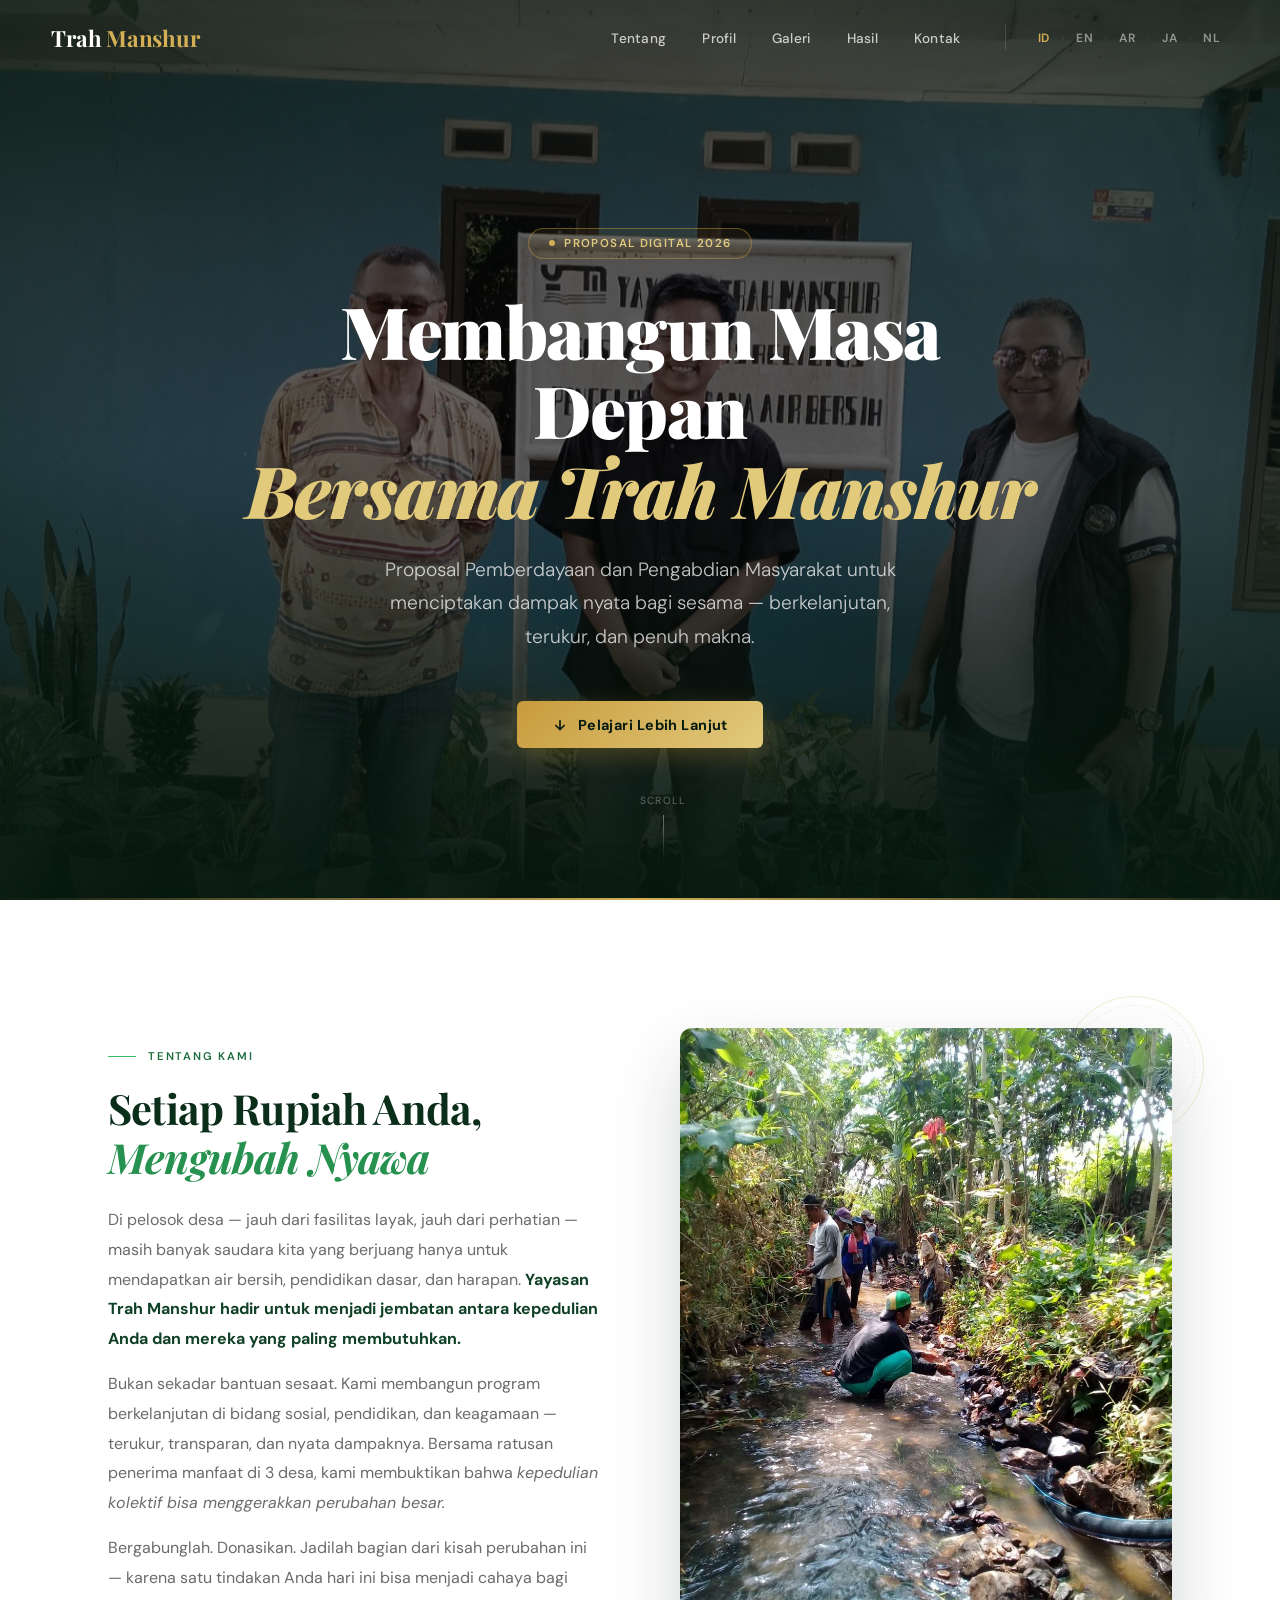
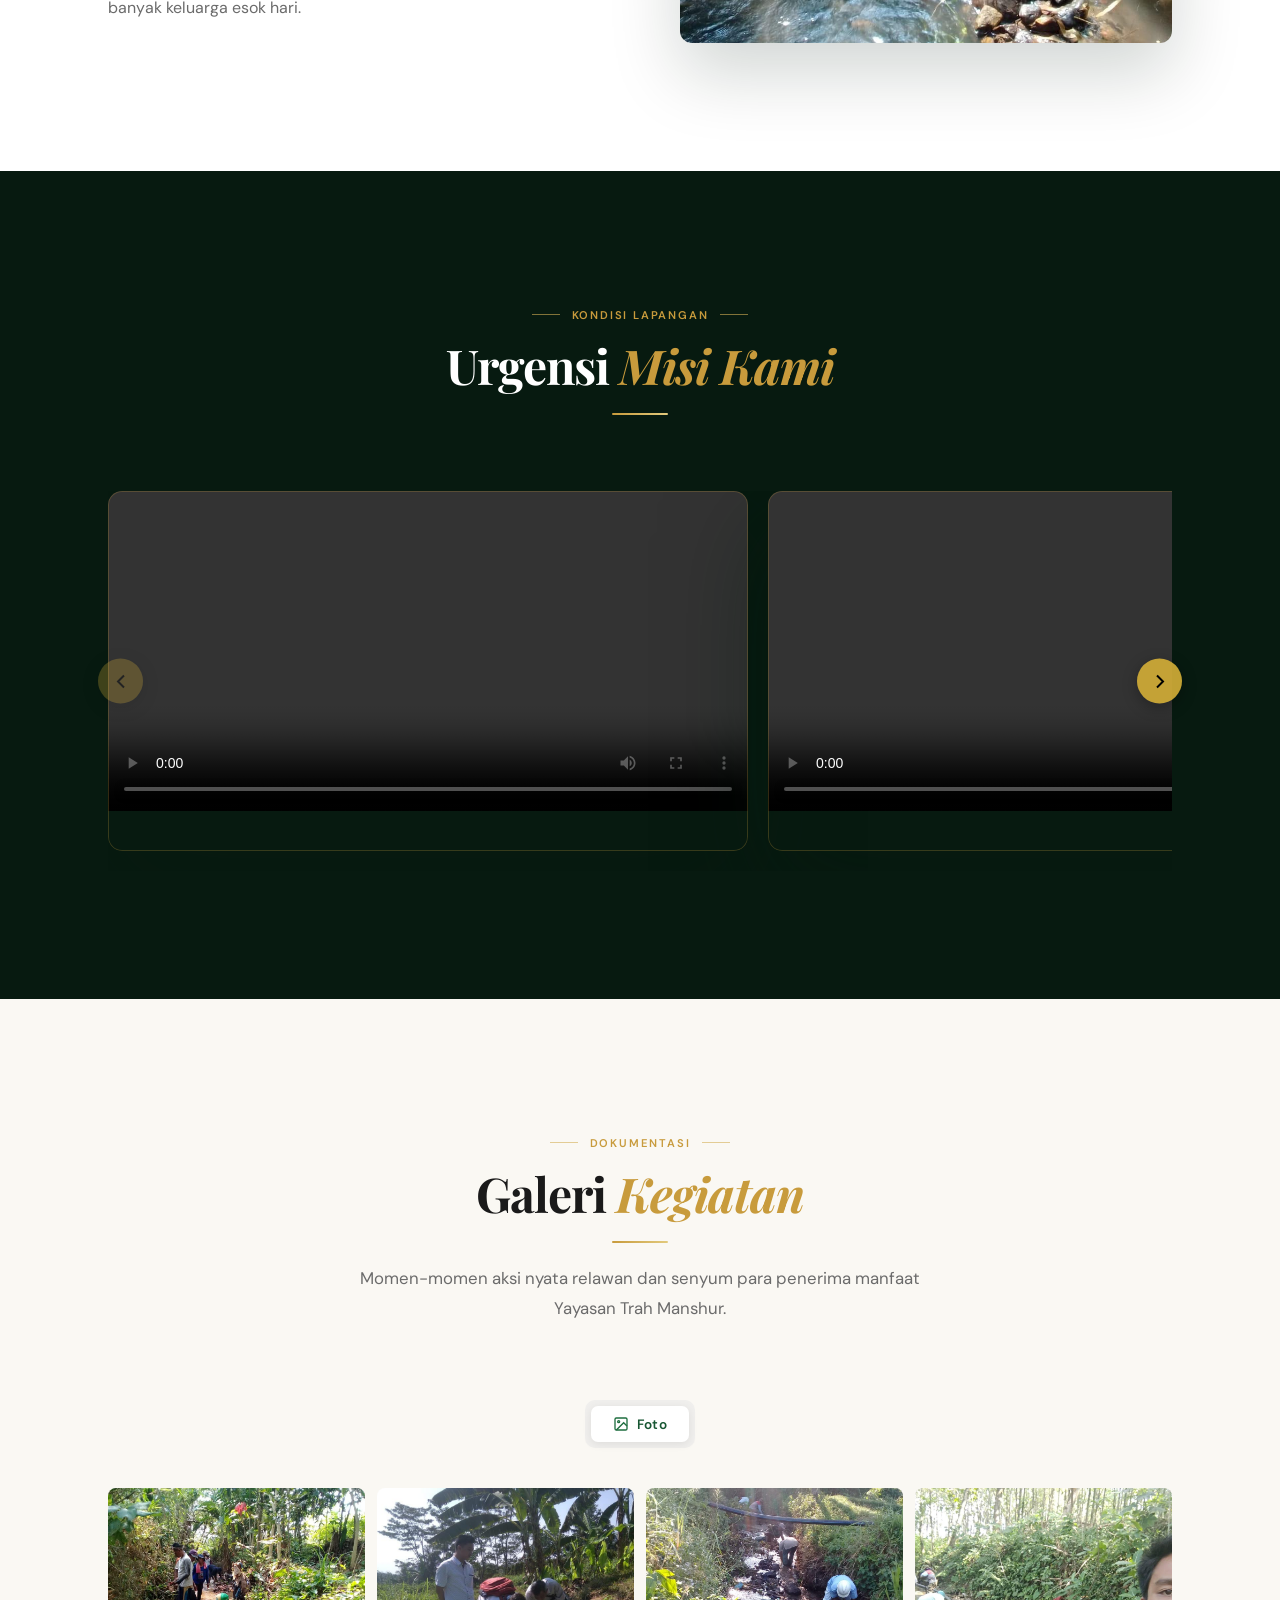
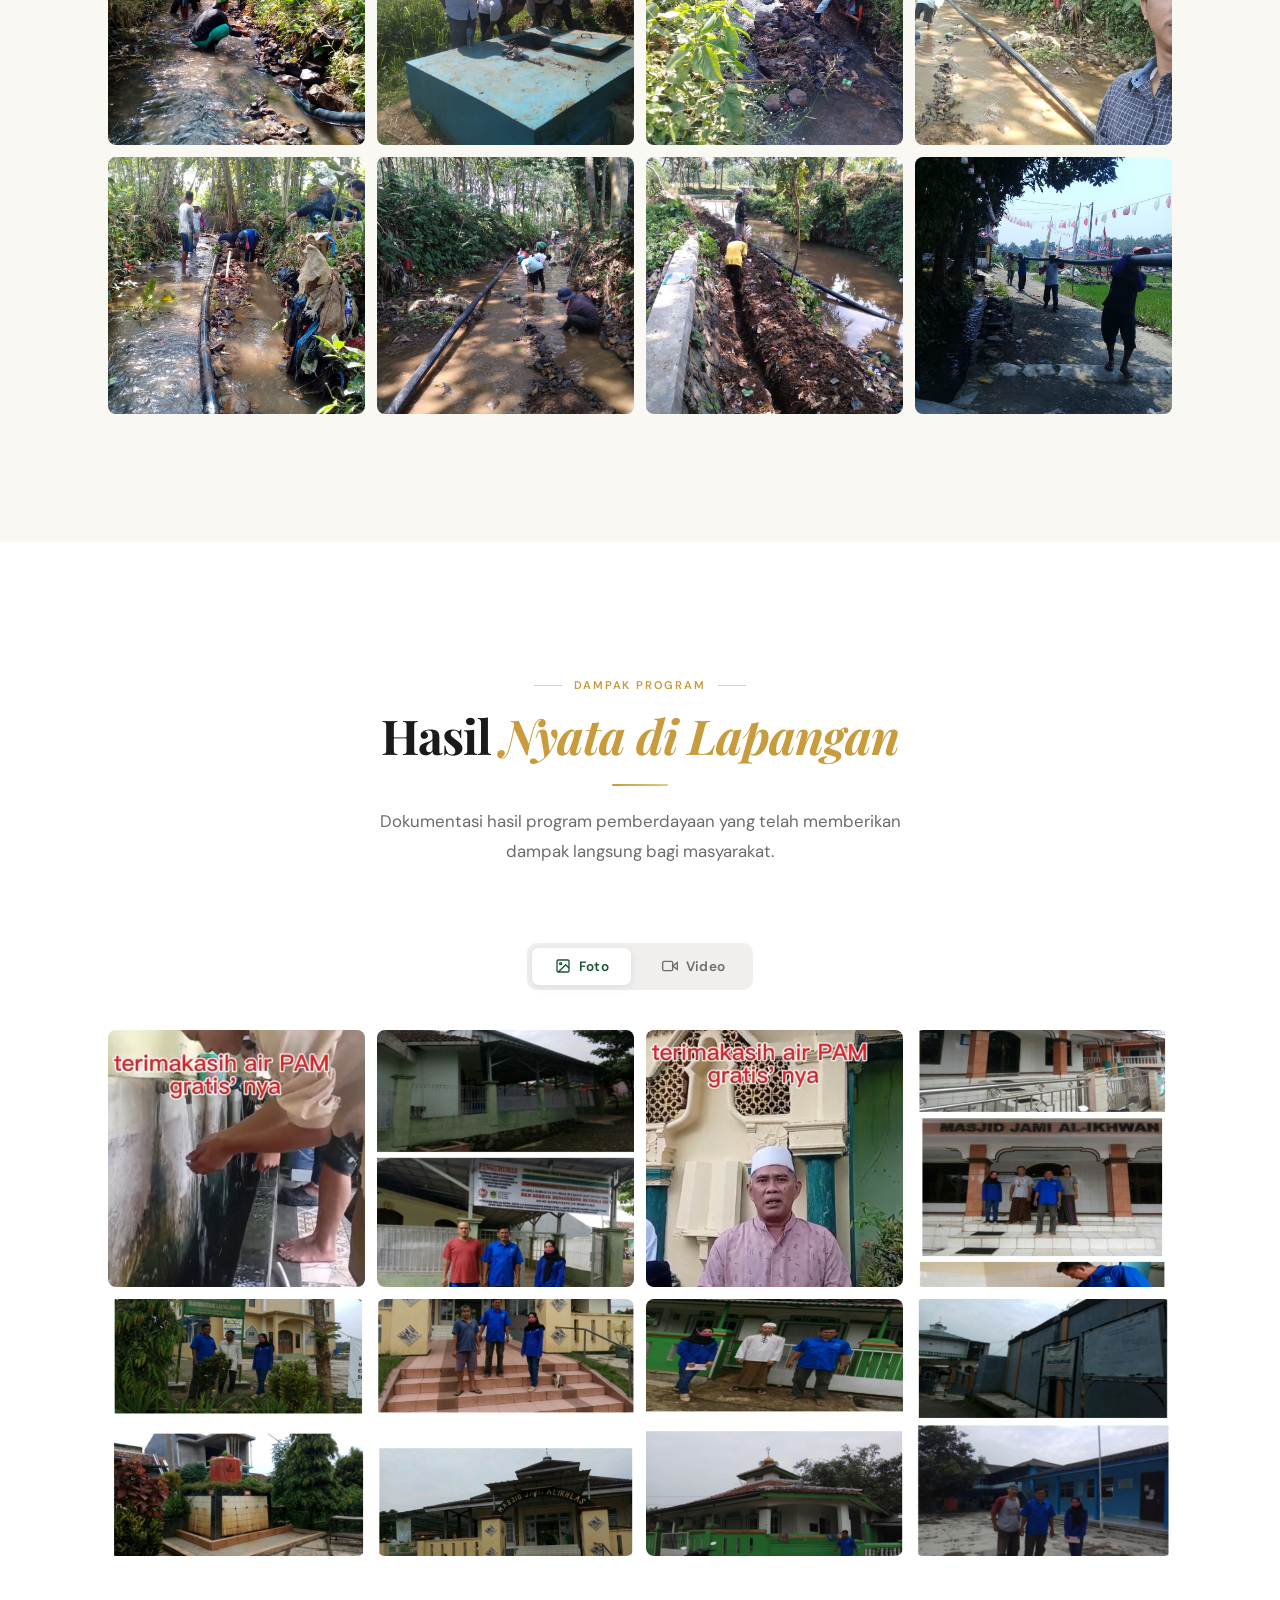
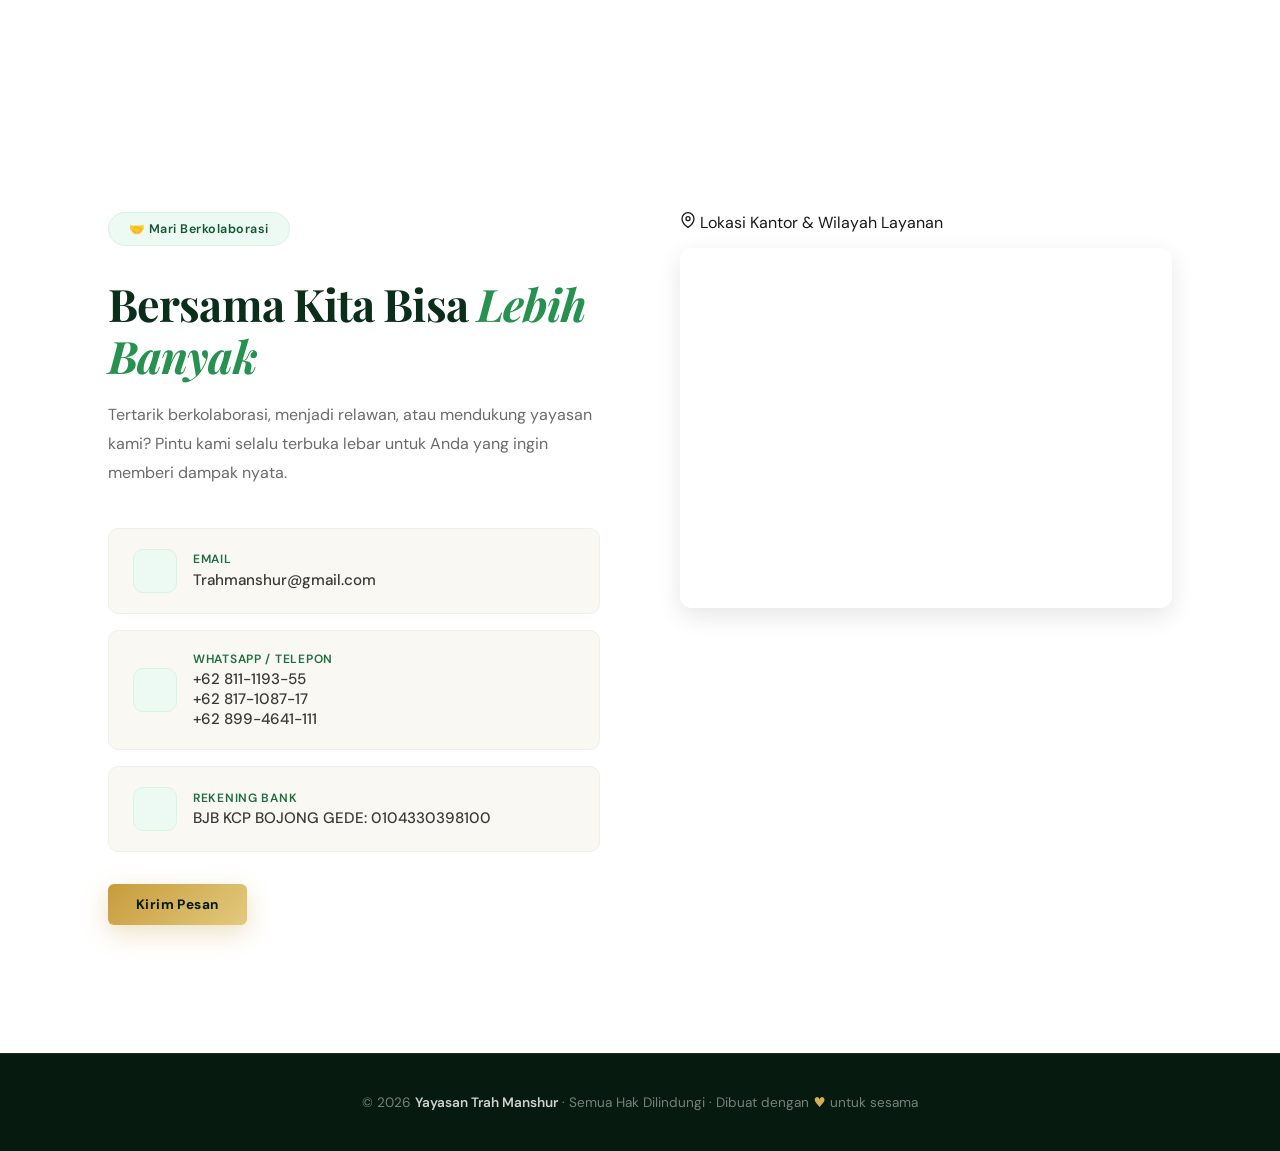
==== commit cfeb797b: "Update index.html" ====
--- a/index.html
+++ b/index.html
@@ -20,7 +20,6 @@
         <li><a href="#video-profil">Profil</a></li>
         <li><a href="#galeri">Galeri</a></li>
         <li><a href="#hasil">Hasil</a></li>
-        <li><a href="#download">Unduh</a></li>
         <li><a href="#kontak">Kontak</a></li>
         <li class="nav__lang">
             <a href="index.html" class="active">ID</a>
@@ -105,26 +104,29 @@
                     <div class="video-slider__track">
                         <div class="video-card">
                             <div class="video-wrap">
-                                <iframe src=""
-                                    title="Trah Manshur Foundation Profile Video"
-                                    allow="accelerometer; autoplay; clipboard-write; encrypted-media; gyroscope; picture-in-picture; web-share"
-                                    allowfullscreen loading="lazy"></iframe>
+                                <video width="640" height="360" controls>
+                                    <source src="video/v1.mp4" type="video/mp4">
+                                    <source src="video/v1.webm" type="video/webm">
+                                </video>
                             </div>
                         </div>
                         <div class="video-card">
                             <div class="video-wrap">
-                                <iframe src=""
-                                    title="Trah Manshur Foundation - Kegiatan 2"
-                                    allow="accelerometer; autoplay; clipboard-write; encrypted-media; gyroscope; picture-in-picture; web-share"
-                                    allowfullscreen loading="lazy"></iframe>
+                                <video width="640" height="360" controls>
+                                    <source src="video/v2.mp4" type="video/mp4">
+                                    <source src="video/v2.webm" type="video/webm">
+                                </video>
                             </div>
                         </div>
+                        
                         <div class="video-card">
                             <div class="video-wrap">
-                                <iframe src=""
-                                    title="Trah Manshur Foundation - Kegiatan 3"
-                                    allow="accelerometer; autoplay; clipboard-write; encrypted-media; gyroscope; picture-in-picture; web-share"
-                                    allowfullscreen loading="lazy"></iframe>
+                                <div class="galeri-video-card reveal">
+                                <video width="360" height="640" controls>
+                                    <source src="video/v3.mp4" type="video/mp4">
+                                    <source src="video/v3.webm" type="video/webm">
+                                </video>
+                                </div>
                             </div>
                         </div>
                     </div>
@@ -150,10 +152,6 @@
             <button class="galeri-tab active" data-tab="foto">
                 <svg width="16" height="16" viewBox="0 0 24 24" fill="none" stroke="currentColor" stroke-width="2"><rect x="3" y="3" width="18" height="18" rx="2"/><circle cx="8.5" cy="8.5" r="1.5"/><path d="m21 15-5-5L5 21"/></svg>
                 Foto
-            </button>
-            <button class="galeri-tab" data-tab="video">
-                <svg width="16" height="16" viewBox="0 0 24 24" fill="none" stroke="currentColor" stroke-width="2"><polygon points="23 7 16 12 23 17 23 7"/><rect x="1" y="5" width="15" height="14" rx="2"/></svg>
-                Video
             </button>
         </div>
 
@@ -382,66 +380,6 @@
 </section>
 
 <!-- ═══════════ FOTO ARTIKEL ═══════════ -->
-<section id="foto-artikel" class="section section--cream">
-    <div class="container">
-        <div class="sec-header reveal">
-            <span class="sec-eyebrow">Dokumentasi</span>
-            <h2 class="sec-title">Foto <em>Artikel</em></h2>
-            <div class="sec-divider"></div>
-        </div>
-
-        <div class="galeri-grid">
-            <div class="galeri-item" data-src="image/artikel1.jpeg" data-caption="Foto Artikel 1">
-                <img src="image/artikel1.jpeg" alt="Artikel 1" loading="lazy">
-                <div class="galeri-item__zoom">
-                    <svg width="28" height="28" viewBox="0 0 24 24" fill="none" stroke="white" stroke-width="2"><circle cx="11" cy="11" r="8"/><path d="m21 21-4.35-4.35M11 8v6M8 11h6"/></svg>
-                </div>
-            </div>
-            <div class="galeri-item" data-src="image/artikel2.jpeg" data-caption="Foto Artikel 2">
-                <img src="image/artikel2.jpeg" alt="Artikel 2" loading="lazy">
-                <div class="galeri-item__zoom">
-                    <svg width="28" height="28" viewBox="0 0 24 24" fill="none" stroke="white" stroke-width="2"><circle cx="11" cy="11" r="8"/><path d="m21 21-4.35-4.35M11 8v6M8 11h6"/></svg>
-                </div>
-            </div>
-            <div class="galeri-item" data-src="image/artikel3.jpeg" data-caption="Foto Artikel 3">
-                <img src="image/artikel3.jpeg" alt="Artikel 3" loading="lazy">
-                <div class="galeri-item__zoom">
-                    <svg width="28" height="28" viewBox="0 0 24 24" fill="none" stroke="white" stroke-width="2"><circle cx="11" cy="11" r="8"/><path d="m21 21-4.35-4.35M11 8v6M8 11h6"/></svg>
-                </div>
-            </div>
-            <div class="galeri-item" data-src="image/artikel4.jpeg" data-caption="Foto Artikel 4">
-                <img src="image/artikel4.jpeg" alt="Artikel 4" loading="lazy">
-                <div class="galeri-item__zoom">
-                    <svg width="28" height="28" viewBox="0 0 24 24" fill="none" stroke="white" stroke-width="2"><circle cx="11" cy="11" r="8"/><path d="m21 21-4.35-4.35M11 8v6M8 11h6"/></svg>
-                </div>
-            </div>
-            <div class="galeri-item" data-src="image/artikel5.jpeg" data-caption="Foto Artikel 5">
-                <img src="image/artikel5.jpeg" alt="Artikel 5" loading="lazy">
-                <div class="galeri-item__zoom">
-                    <svg width="28" height="28" viewBox="0 0 24 24" fill="none" stroke="white" stroke-width="2"><circle cx="11" cy="11" r="8"/><path d="m21 21-4.35-4.35M11 8v6M8 11h6"/></svg>
-                </div>
-            </div>
-            <div class="galeri-item" data-src="image/artikel6.jpeg" data-caption="Foto Artikel 6">
-                <img src="image/artikel6.jpeg" alt="Artikel 6" loading="lazy">
-                <div class="galeri-item__zoom">
-                    <svg width="28" height="28" viewBox="0 0 24 24" fill="none" stroke="white" stroke-width="2"><circle cx="11" cy="11" r="8"/><path d="m21 21-4.35-4.35M11 8v6M8 11h6"/></svg>
-                </div>
-            </div>
-            <div class="galeri-item" data-src="image/artikel7.jpeg" data-caption="Foto Artikel 7">
-                <img src="image/artikel7.jpeg" alt="Artikel 7" loading="lazy">
-                <div class="galeri-item__zoom">
-                    <svg width="28" height="28" viewBox="0 0 24 24" fill="none" stroke="white" stroke-width="2"><circle cx="11" cy="11" r="8"/><path d="m21 21-4.35-4.35M11 8v6M8 11h6"/></svg>
-                </div>
-            </div>
-            <div class="galeri-item" data-src="image/artikel8.jpeg" data-caption="Foto Artikel 8">
-                <img src="image/artikel8.jpeg" alt="Artikel 8" loading="lazy">
-                <div class="galeri-item__zoom">
-                    <svg width="28" height="28" viewBox="0 0 24 24" fill="none" stroke="white" stroke-width="2"><circle cx="11" cy="11" r="8"/><path d="m21 21-4.35-4.35M11 8v6M8 11h6"/></svg>
-                </div>
-            </div>
-        </div>
-    </div>
-</section>
 
 <!-- ═══════════ LIGHTBOX MODAL ═══════════ -->
 <div class="lightbox" id="lightbox" role="dialog" aria-modal="true" aria-label="Foto diperbesar">
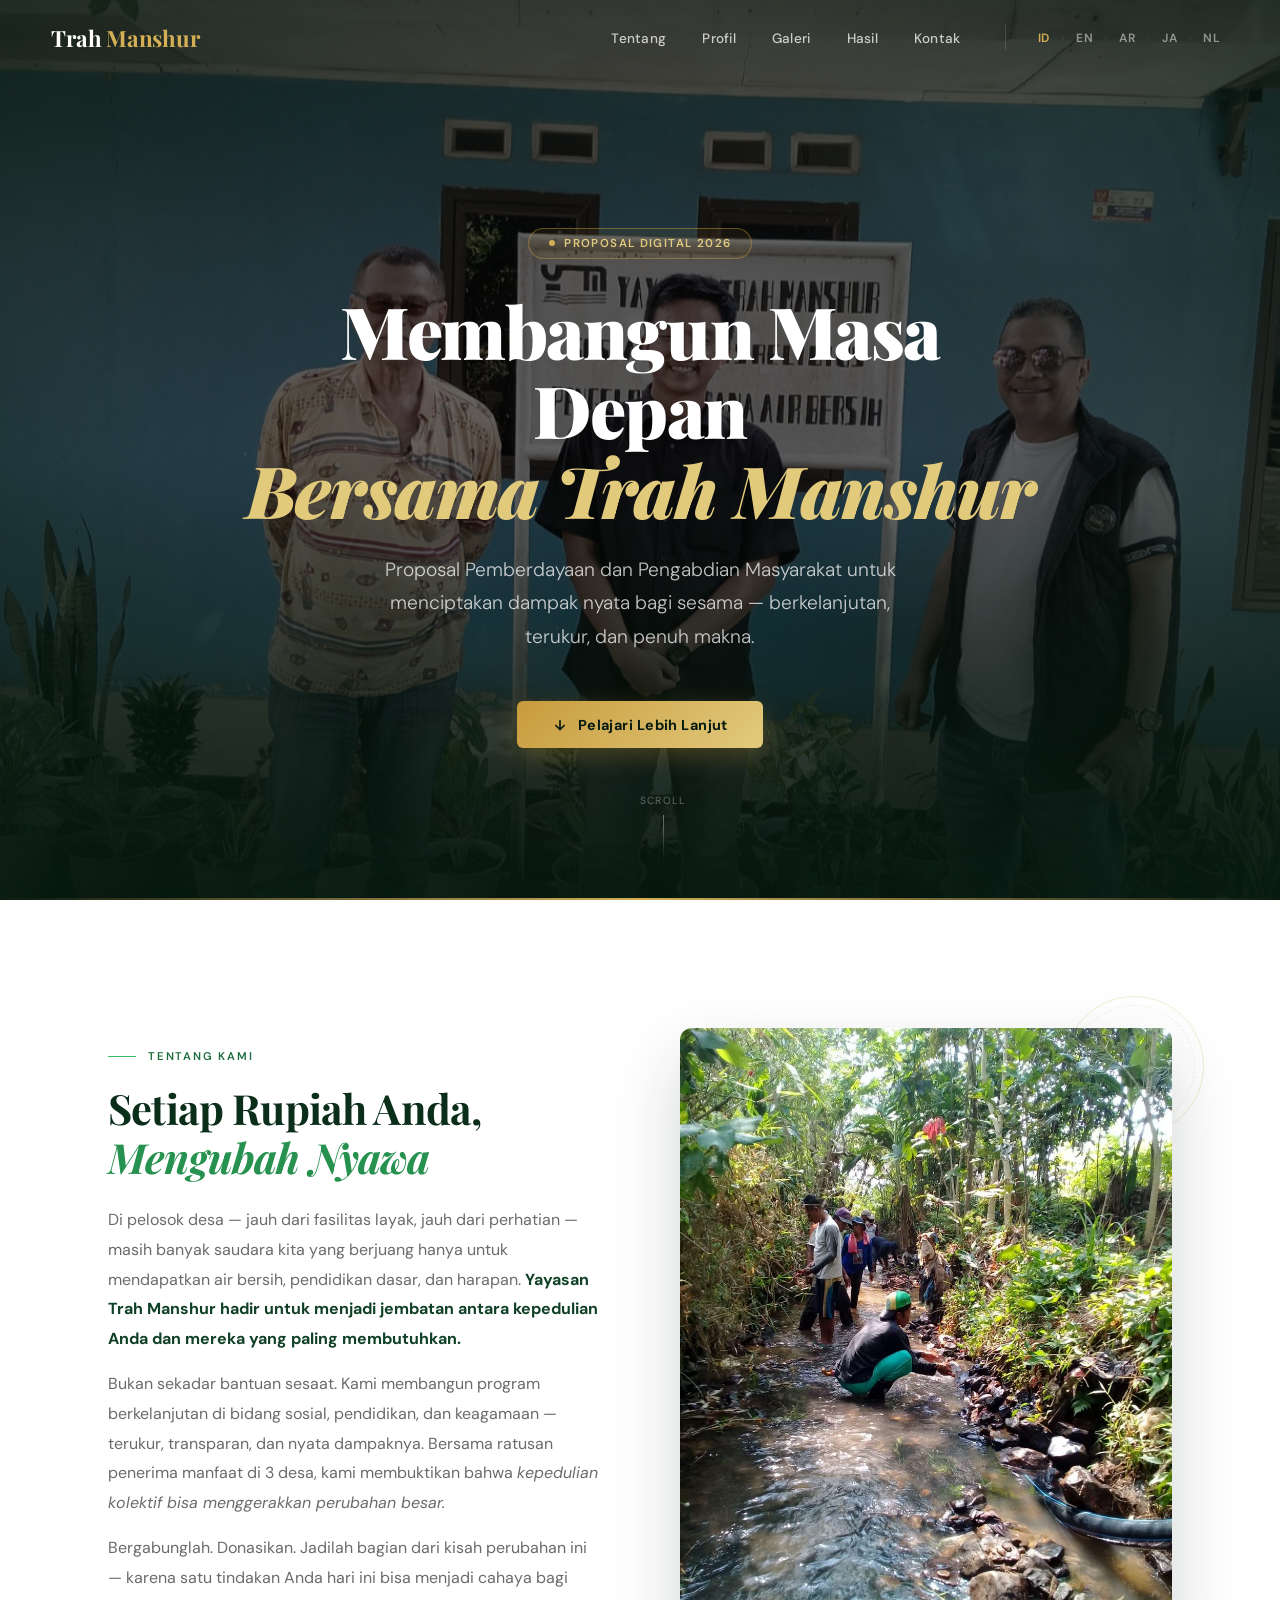
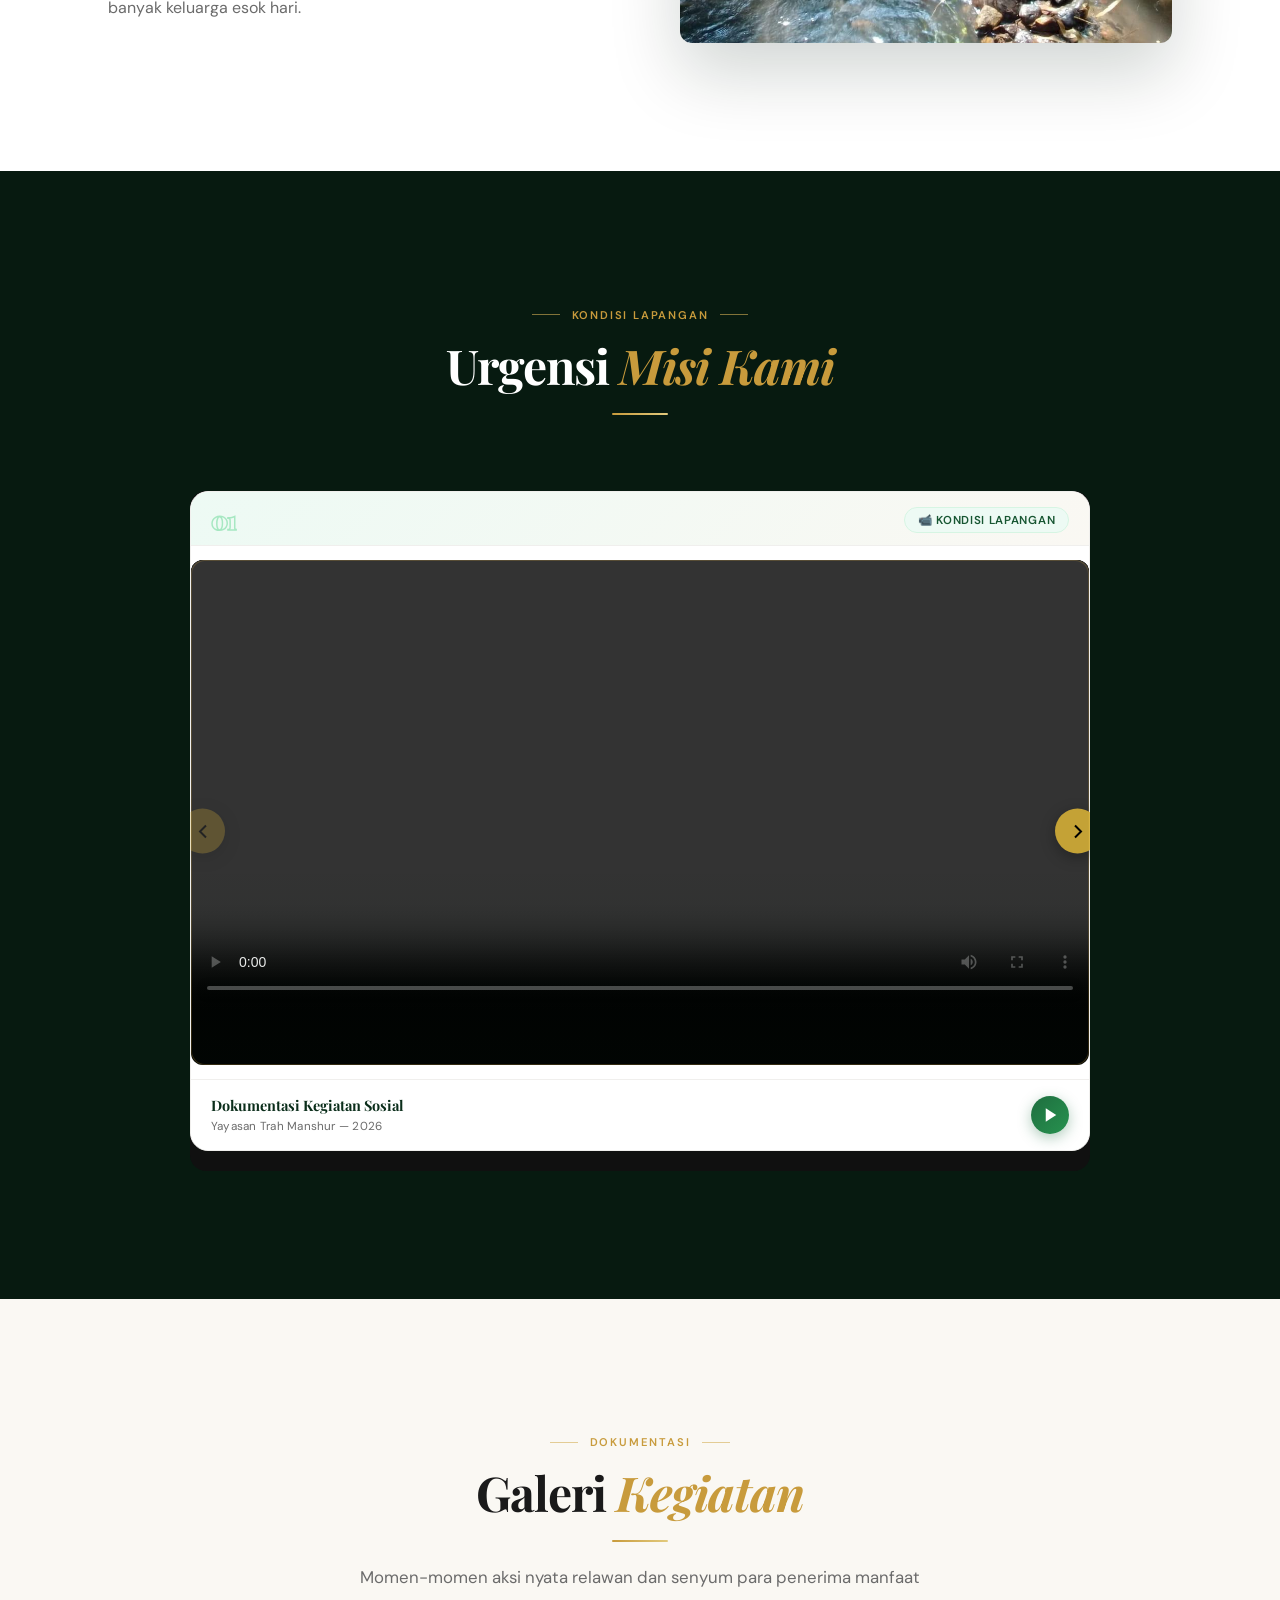
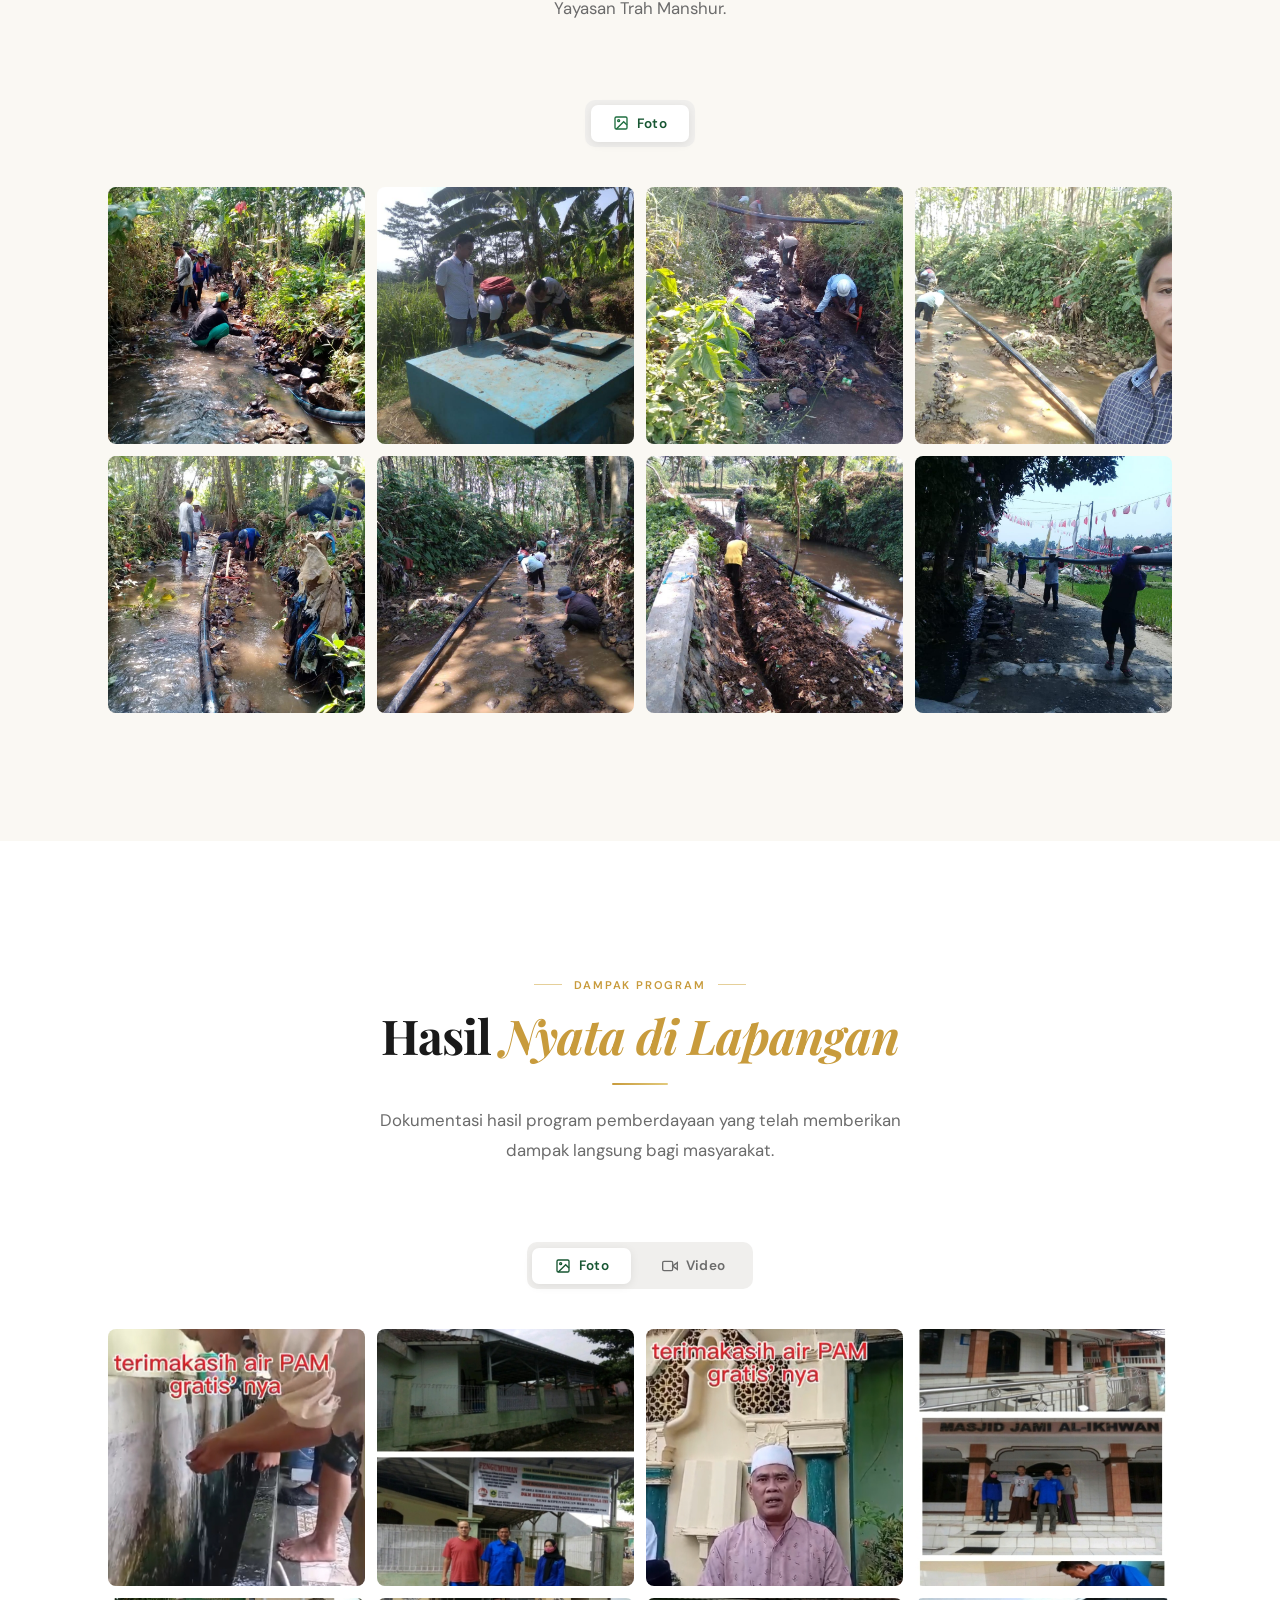
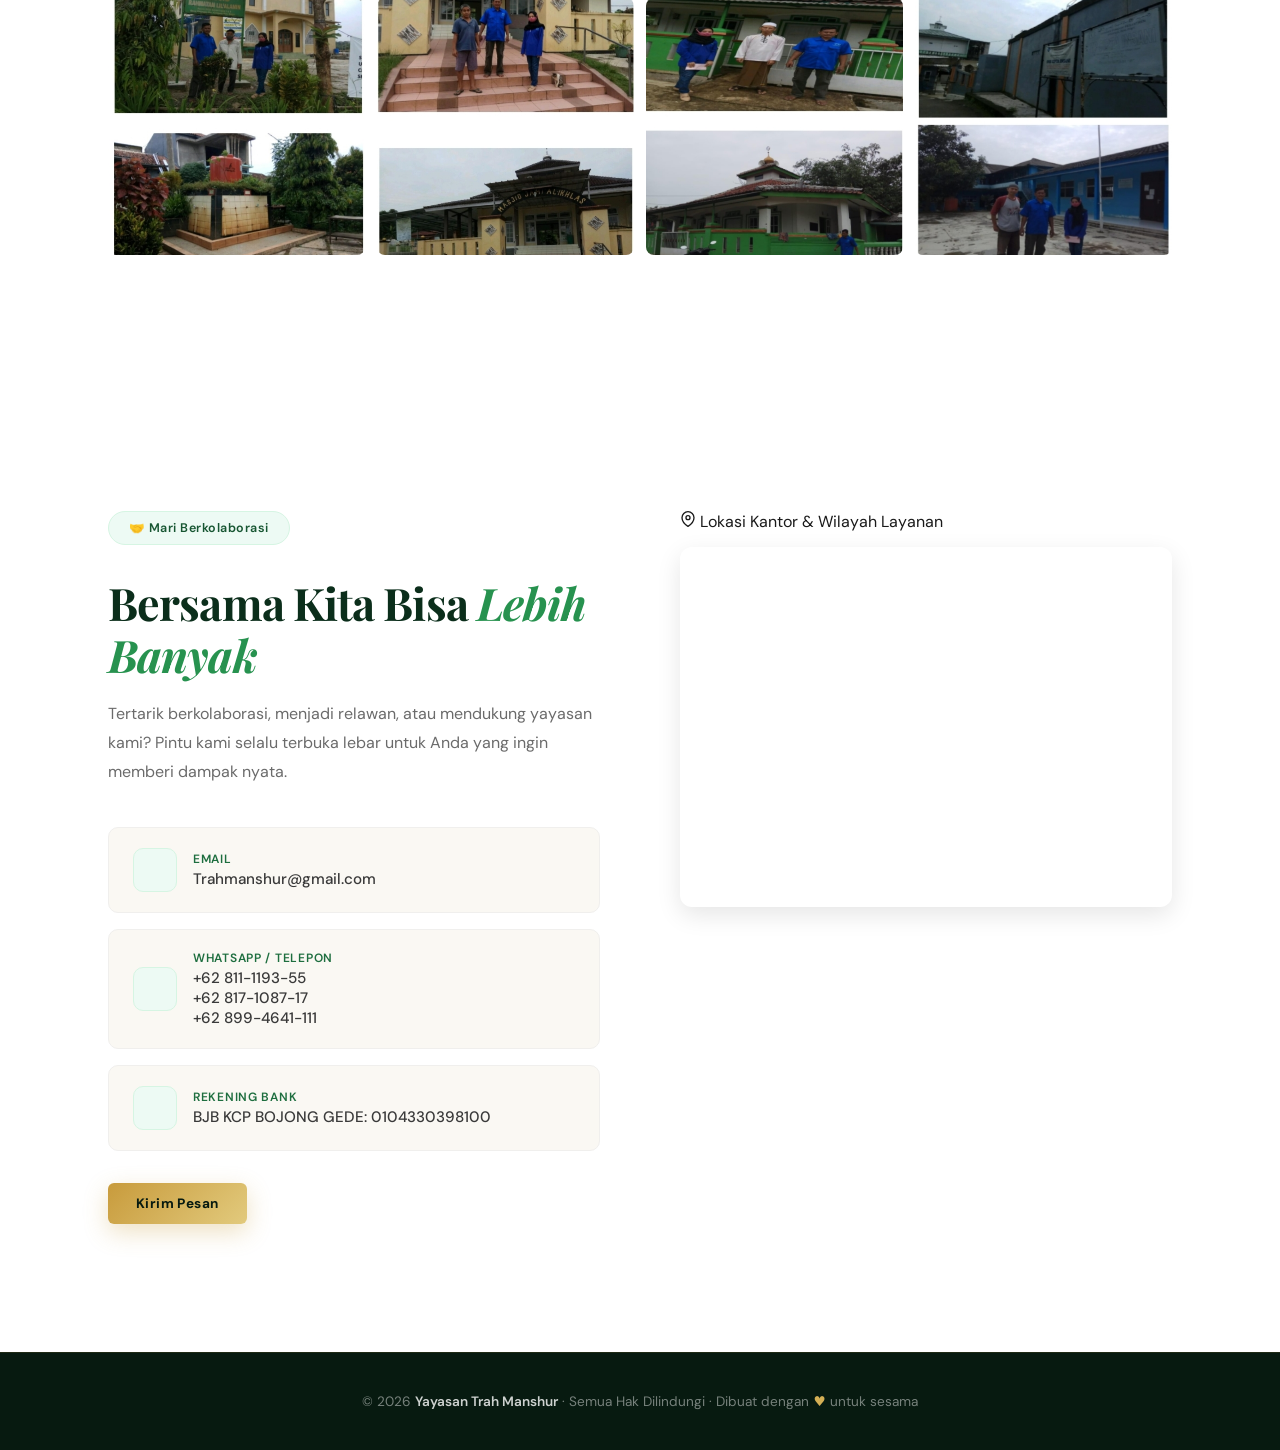
==== commit afe40351: "Update index.html" ====
--- a/index.html
+++ b/index.html
@@ -103,29 +103,71 @@
                 <div class="video-slider" id="videoSlider">
                     <div class="video-slider__track">
                         <div class="video-card">
-                            <div class="video-wrap">
-                                <video width="640" height="360" controls>
-                                    <source src="video/v1.mp4" type="video/mp4">
-                                    <source src="video/v1.webm" type="video/webm">
-                                </video>
+                            <div class="galeri-video-card slider-video-card">
+                                <div class="galeri-video-card__label-bar">
+                                    <span class="galeri-video-card__num">01</span>
+                                    <span class="galeri-video-card__tag">📹 Kondisi Lapangan</span>
+                                </div>
+                                <div class="video-wrap">
+                                    <video width="640" height="360" controls>
+                                        <source src="video/v1.mp4" type="video/mp4">
+                                        <source src="video/v1.webm" type="video/webm">
+                                    </video>
+                                </div>
+                                <div class="galeri-video-card__footer">
+                                    <div class="galeri-video-card__info">
+                                        <strong>Dokumentasi Kegiatan Sosial</strong>
+                                        <span>Yayasan Trah Manshur — 2026</span>
+                                    </div>
+                                    <div class="galeri-video-card__play-icon">
+                                        <svg width="18" height="18" viewBox="0 0 24 24" fill="currentColor"><polygon points="5 3 19 12 5 21 5 3"/></svg>
+                                    </div>
+                                </div>
                             </div>
                         </div>
                         <div class="video-card">
-                            <div class="video-wrap">
-                                <video width="640" height="360" controls>
-                                    <source src="video/v2.mp4" type="video/mp4">
-                                    <source src="video/v2.webm" type="video/webm">
-                                </video>
+                            <div class="galeri-video-card slider-video-card">
+                                <div class="galeri-video-card__label-bar">
+                                    <span class="galeri-video-card__num">02</span>
+                                    <span class="galeri-video-card__tag">📹 Kondisi Lapangan</span>
+                                </div>
+                                <div class="video-wrap">
+                                    <video width="640" height="360" controls>
+                                        <source src="video/v2.mp4" type="video/mp4">
+                                        <source src="video/v2.webm" type="video/webm">
+                                    </video>
+                                </div>
+                                <div class="galeri-video-card__footer">
+                                    <div class="galeri-video-card__info">
+                                        <strong>Kegiatan Pengabdian Masyarakat</strong>
+                                        <span>Yayasan Trah Manshur — 2026</span>
+                                    </div>
+                                    <div class="galeri-video-card__play-icon">
+                                        <svg width="18" height="18" viewBox="0 0 24 24" fill="currentColor"><polygon points="5 3 19 12 5 21 5 3"/></svg>
+                                    </div>
+                                </div>
                             </div>
                         </div>
-                        
                         <div class="video-card">
-                            <div class="video-wrap">
-                                <div class="galeri-video-card reveal">
-                                <video width="360" height="640" controls>
-                                    <source src="video/v3.mp4" type="video/mp4">
-                                    <source src="video/v3.webm" type="video/webm">
-                                </video>
+                            <div class="galeri-video-card slider-video-card">
+                                <div class="galeri-video-card__label-bar">
+                                    <span class="galeri-video-card__num">03</span>
+                                    <span class="galeri-video-card__tag">📹 Kondisi Lapangan</span>
+                                </div>
+                                <div class="video-wrap">
+                                    <video width="360" height="640" controls>
+                                        <source src="video/v3.mp4" type="video/mp4">
+                                        <source src="video/v3.webm" type="video/webm">
+                                    </video>
+                                </div>
+                                <div class="galeri-video-card__footer">
+                                    <div class="galeri-video-card__info">
+                                        <strong>Dokumentasi Lapangan</strong>
+                                        <span>Yayasan Trah Manshur — 2026</span>
+                                    </div>
+                                    <div class="galeri-video-card__play-icon">
+                                        <svg width="18" height="18" viewBox="0 0 24 24" fill="currentColor"><polygon points="5 3 19 12 5 21 5 3"/></svg>
+                                    </div>
                                 </div>
                             </div>
                         </div>
@@ -207,51 +249,6 @@
             </div>
         </div>
 
-        <!-- VIDEO GRID — FIX: pakai visibility hidden + height:0 instead of display:none supaya tidak ngebug layout -->
-        <div class="galeri-video-grid" id="galeriVideo" style="display:none;">
-            <div class="galeri-video-card reveal">
-                <div class="galeri-video-card__label-bar">
-                    <span class="galeri-video-card__num">01</span>
-                    <span class="galeri-video-card__tag">📹 Kegiatan</span>
-                </div>
-                <div class="video-wrap">
-                    <video width="640" height="360" controls>
-                        <source src="video/v1.mp4" type="video/mp4">
-                        <source src="video/v1.webm" type="video/webm">
-                    </video>
-                </div>
-                <div class="galeri-video-card__footer">
-                    <div class="galeri-video-card__info">
-                        <strong>Dokumentasi Kegiatan Sosial</strong>
-                        <span>Yayasan Trah Manshur — 2026</span>
-                    </div>
-                    <div class="galeri-video-card__play-icon">
-                        <svg width="18" height="18" viewBox="0 0 24 24" fill="currentColor"><polygon points="5 3 19 12 5 21 5 3"/></svg>
-                    </div>
-                </div>
-            </div>
-            <div class="galeri-video-card reveal reveal-delay-1">
-                <div class="galeri-video-card__label-bar">
-                    <span class="galeri-video-card__num">02</span>
-                    <span class="galeri-video-card__tag">📹 Kegiatan</span>
-                </div>
-                <div class="video-wrap">
-                    <video width="640" height="360" controls>
-                        <source src="video/v2.mp4" type="video/mp4">
-                        <source src="video/v2.webm" type="video/webm">
-                    </video>
-                </div>
-                <div class="galeri-video-card__footer">
-                    <div class="galeri-video-card__info">
-                        <strong>Kegiatan Pengabdian Masyarakat</strong>
-                        <span>Yayasan Trah Manshur — 2026</span>
-                    </div>
-                    <div class="galeri-video-card__play-icon">
-                        <svg width="18" height="18" viewBox="0 0 24 24" fill="currentColor"><polygon points="5 3 19 12 5 21 5 3"/></svg>
-                    </div>
-                </div>
-            </div>
-        </div>
      </div> 
 </section>
 
--- a/style.css
+++ b/style.css
@@ -667,7 +667,7 @@
 }
 .galeri-video-card {
     display: flex;
-    flex-direction: column;
+    flex-direction: center;
     gap: 0.85rem;
 }
 .galeri-video-card .video-wrap {
@@ -1483,3 +1483,123 @@
 }
 .hasil-tab:hover:not(.active) { color: var(--ink-700); }
 
+/* ═══════════ VIDEO PROFIL SLIDER ═══════════ */
+
+/* Wrapper utama — batasi lebar maksimal */
+.video-slider-wrapper {
+  max-width: 900px;
+  margin: 0 auto;
+}
+
+/* Container slider — batasi tinggi supaya video tidak menjuntai */
+.video-slider-container {
+  position: relative;
+  overflow: hidden;
+  border-radius: 16px;
+  background: #111;
+}
+
+/* Track yang geser */
+.video-slider .video-slider__track {
+  display: flex;
+  transition: transform 0.6s cubic-bezier(0.25, 0.8, 0.25, 1);
+}
+
+/* Setiap kartu video — FIX UTAMA: lebar & tinggi dikunci */
+.video-slider .video-card {
+  min-width: 100%;
+  flex-shrink: 0;
+  padding: 0;
+  background: transparent;
+  border: none;
+  box-shadow: none;
+}
+
+/* FIX UTAMA: video dibungkus rapat, tidak melebihi container */
+.video-slider .video-wrap {
+  width: 100%;
+  max-width: 100%;
+  position: relative;
+  background: #000;
+}
+
+/* FIX UTAMA: video itu sendiri dibatasi ukurannya */
+.video-slider .video-wrap video {
+  display: block;
+  width: 100%;
+  max-width: 100%;
+  max-height: 70vh;          /* batasi tinggi maksimal 70% layar */
+  object-fit: contain;        /* jaga aspect ratio, tidak distorsi */
+  margin: 0 auto;
+  border-radius: 0;
+}
+
+/* ═══════════ KHUSUS VIDEO PORTRAIT (v3.mp4) ═══════════ */
+/* v3.mp4 punya ukuran 360x640 (portrait) — perlu perlakuan khusus */
+
+.video-slider .video-card:has(video[width="360"]) .video-wrap {
+  display: flex;
+  justify-content: center;
+  align-items: center;
+  background: #0a0a0a;
+  min-height: 400px;
+}
+
+.video-slider .video-card:has(video[width="360"]) .video-wrap video {
+  width: auto;
+  max-width: 45vw;            /* batasi lebar supaya tidak kebesaran */
+  max-height: 70vh;
+  object-fit: contain;
+  border-radius: 8px;
+}
+
+/* ═══════════ GALERI VIDEO CARD (di section Galeri & Hasil) ═══════════ */
+.galeri-video-card .video-wrap {
+  width: 100%;
+  border-radius: 12px;
+  overflow: hidden;
+  background: #000;
+}
+
+.galeri-video-card .video-wrap video {
+  display: block;
+  width: 100%;
+  max-height: 50vh;
+  object-fit: contain;
+  background: #000;
+}
+
+/* ═══════════ RESPONSIVE ═══════════ */
+
+/* Tablet */
+@media (max-width: 768px) {
+  .video-slider .video-wrap video {
+    max-height: 50vh;
+  }
+
+  .video-slider .video-card:has(video[width="360"]) .video-wrap video {
+    max-width: 55vw;
+    max-height: 55vh;
+  }
+
+  .galeri-video-card .video-wrap video {
+    max-height: 40vh;
+  }
+}
+
+/* Mobile kecil */
+@media (max-width: 480px) {
+  .video-slider .video-wrap video {
+    max-height: 40vh;
+  }
+
+  .video-slider .video-card:has(video[width="360"]) .video-wrap video {
+    max-width: 60vw;
+    max-height: 45vh;
+  }
+
+  .galeri-video-card .video-wrap video {
+    max-height: 35vh;
+  }
+}
+
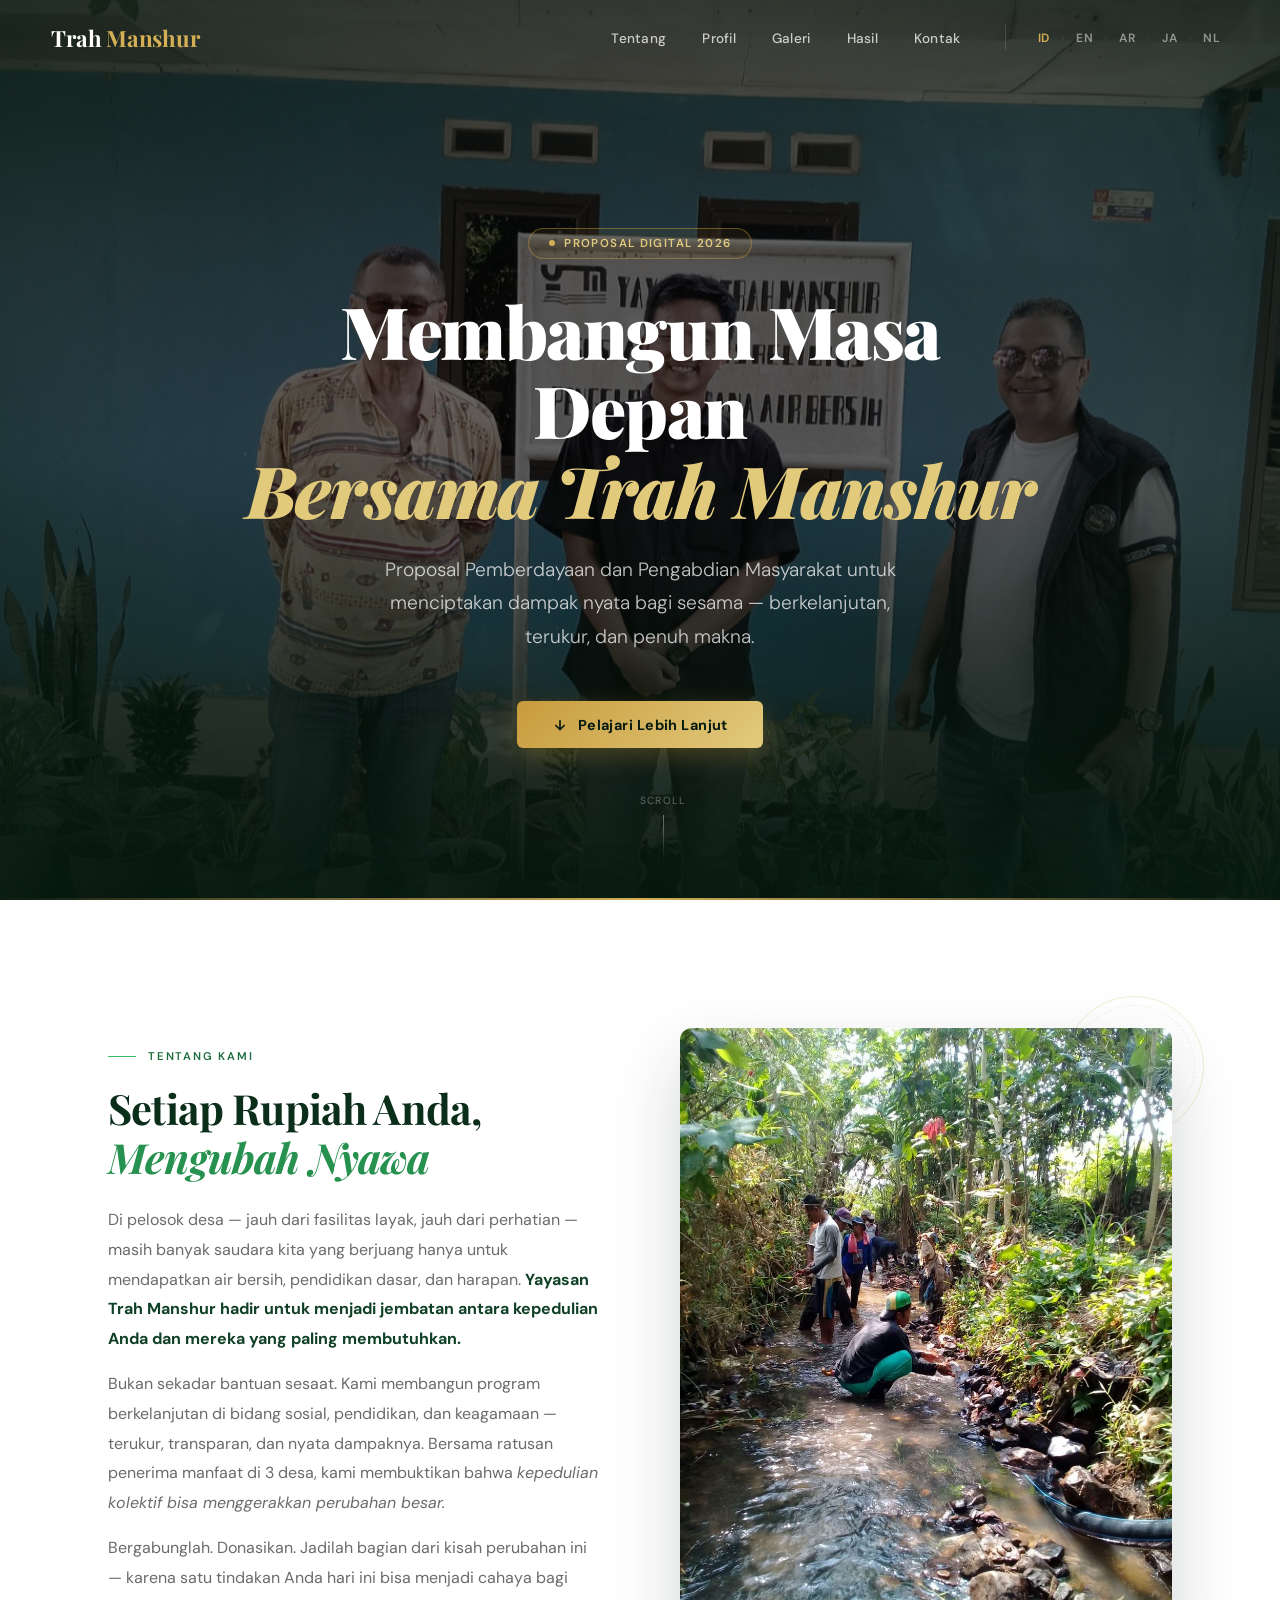
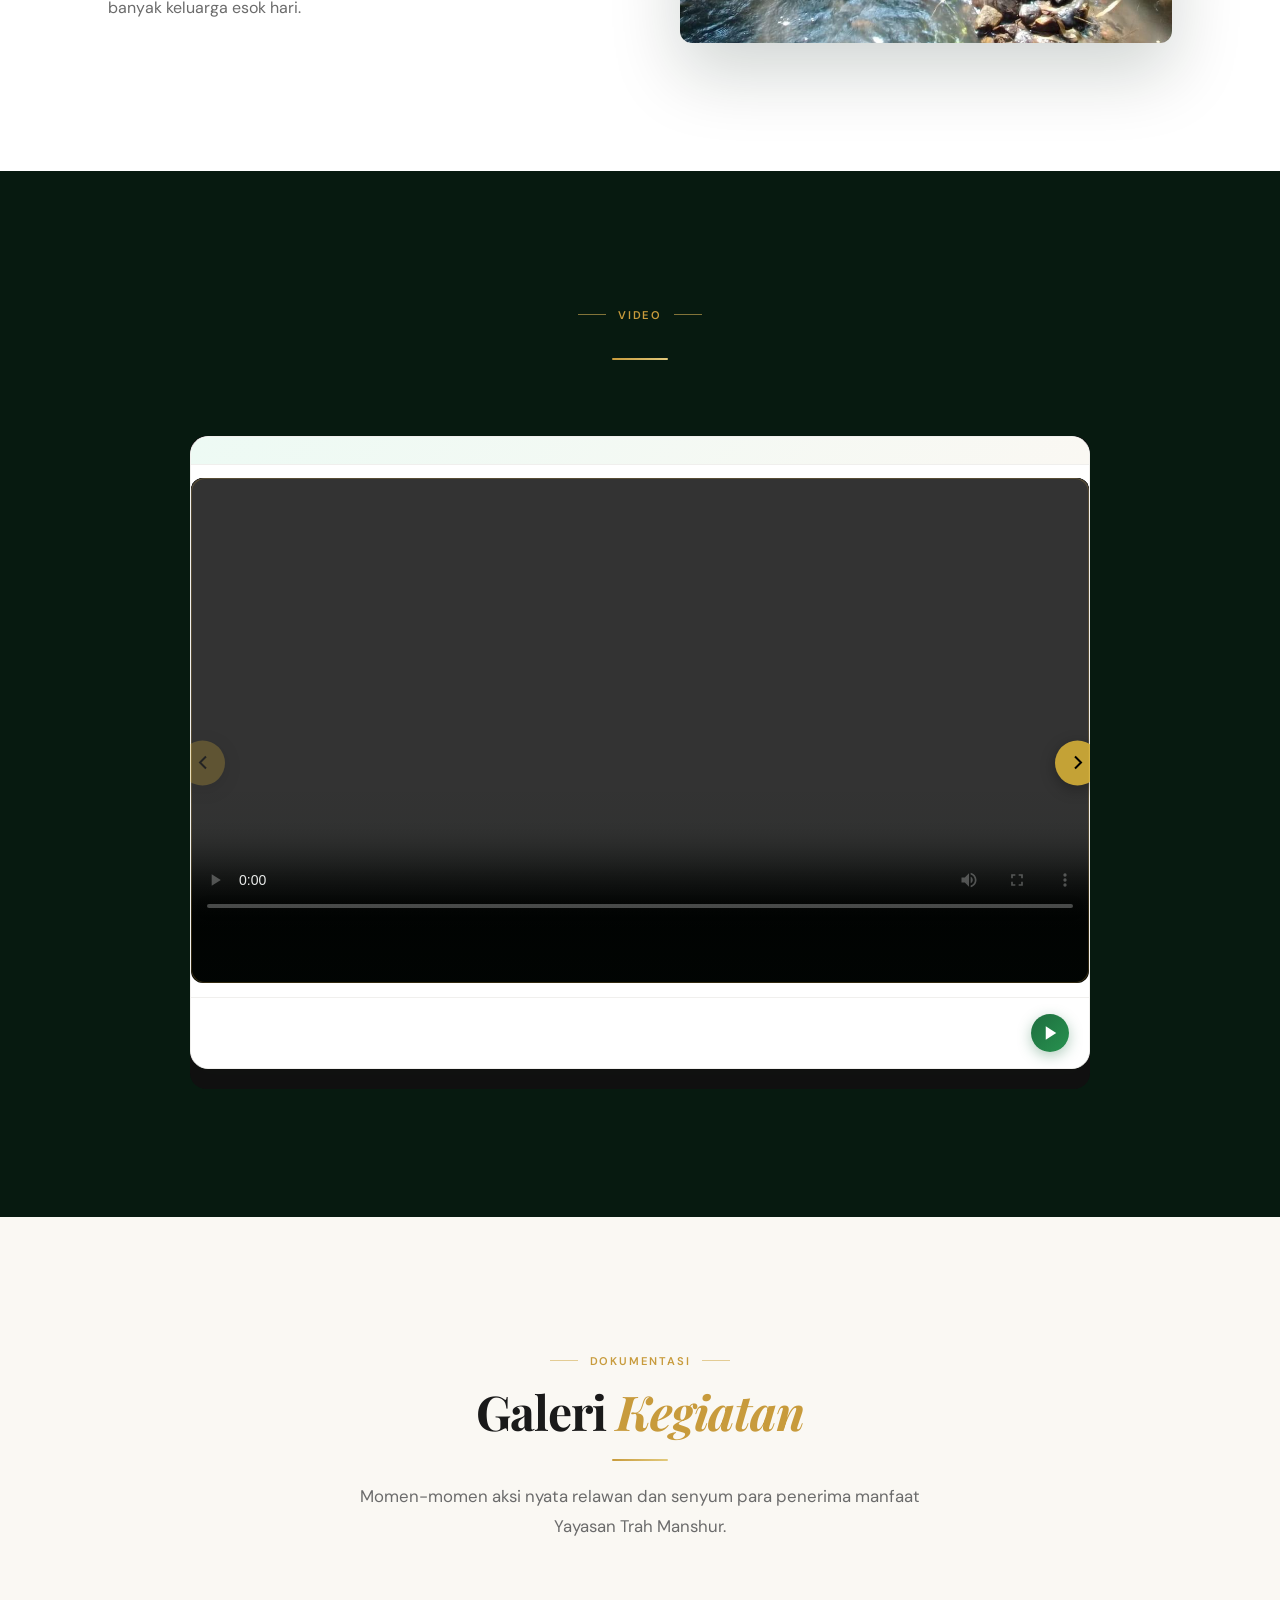
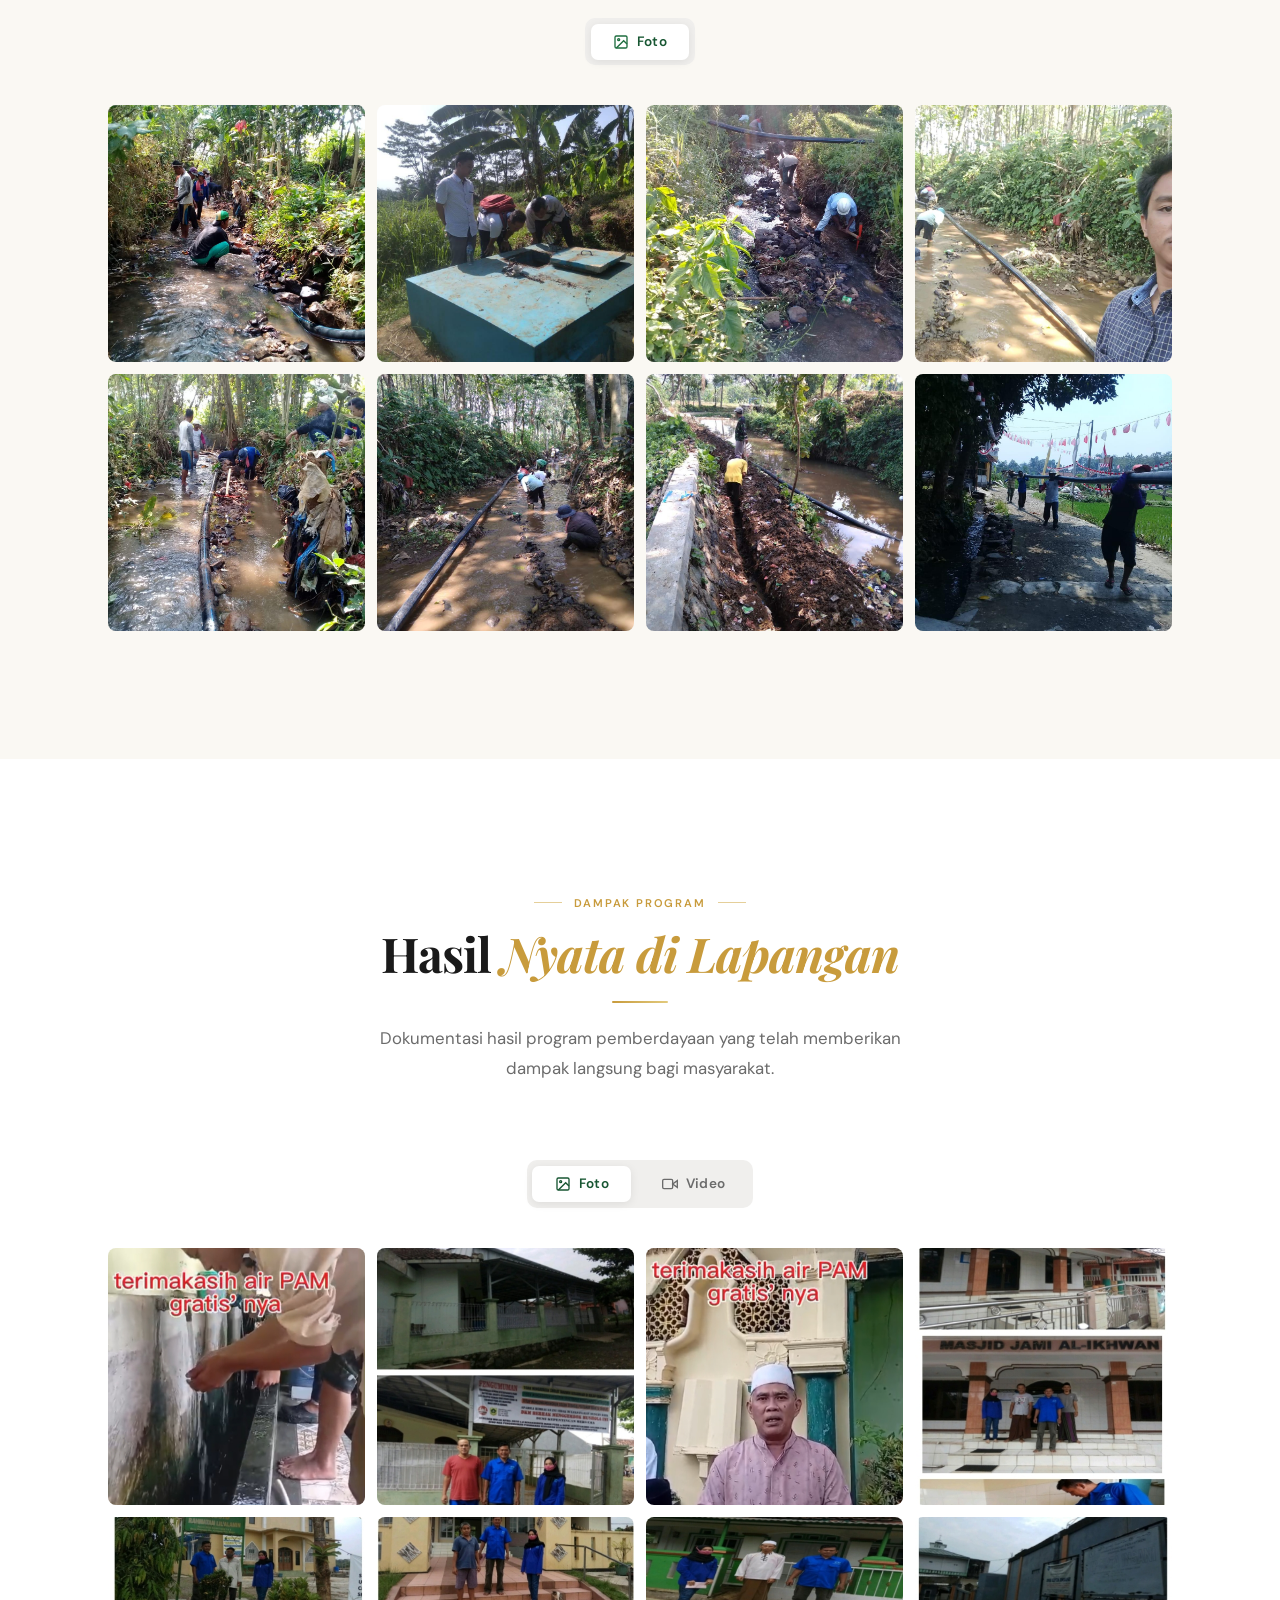
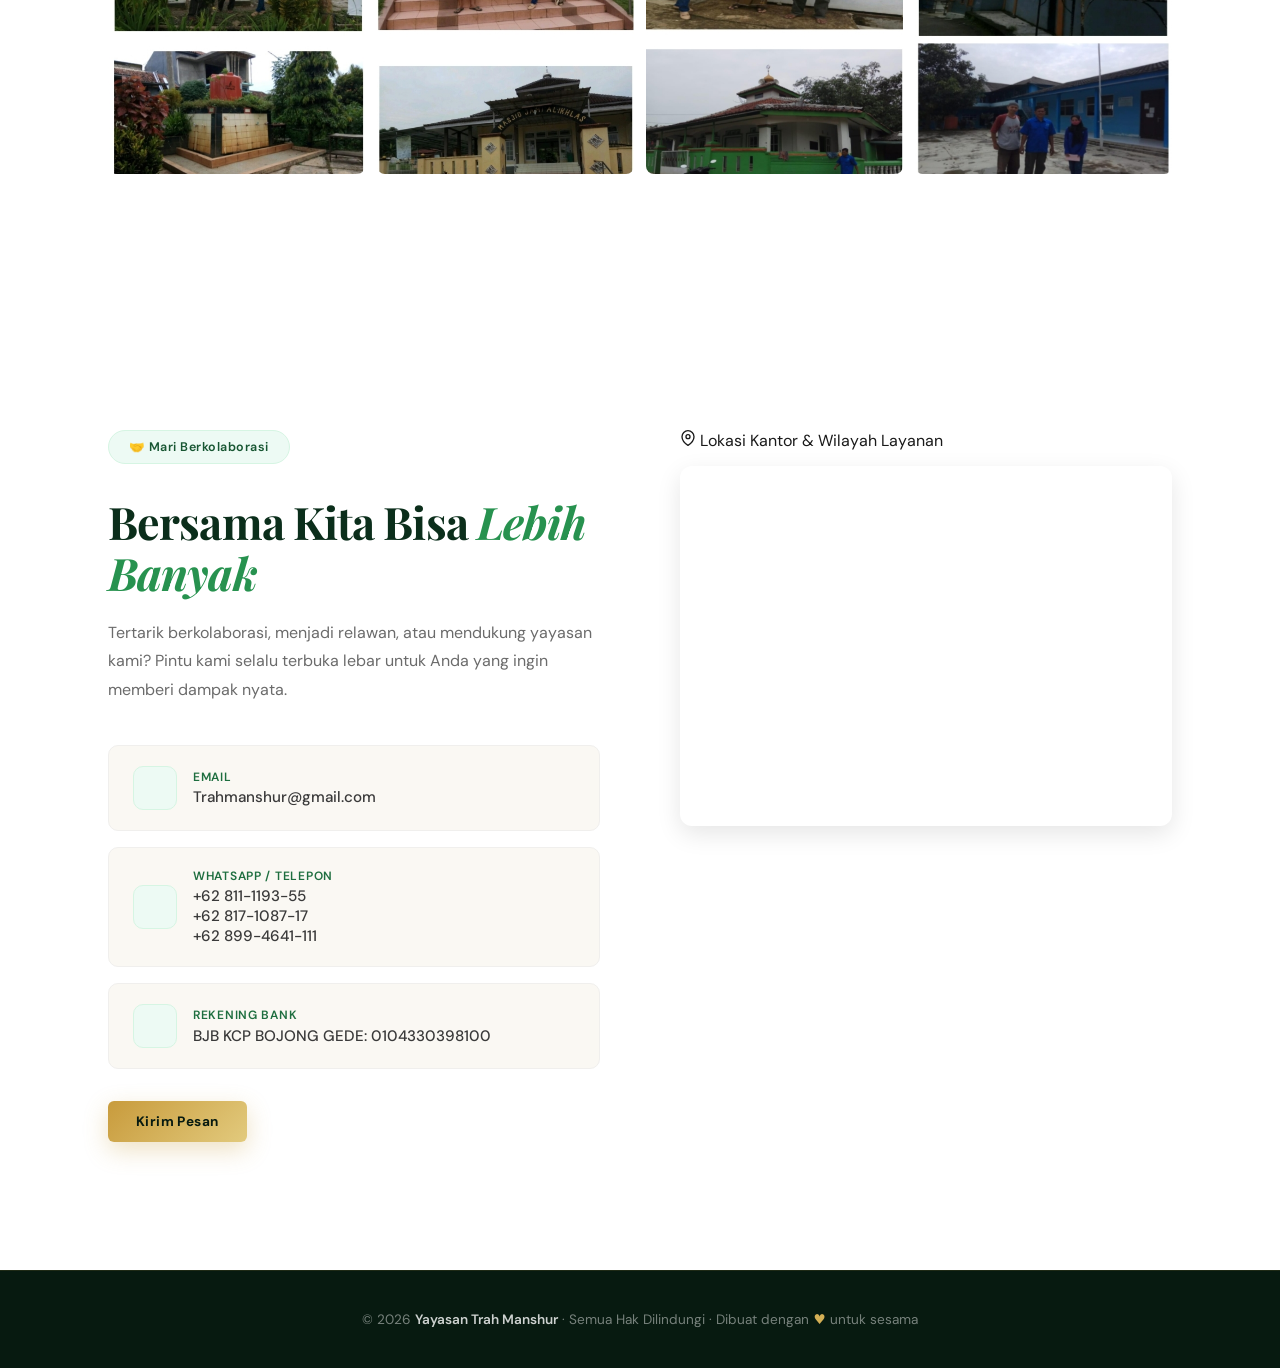
==== commit 80d662ae: "Update index.html" ====
--- a/index.html
+++ b/index.html
@@ -84,8 +84,7 @@
 <section id="video-profil" class="section section--dark">
     <div class="container">
         <div class="sec-header reveal">
-            <span class="sec-eyebrow">Kondisi Lapangan</span>
-            <h2 class="sec-title">Urgensi <em>Misi Kami</em></h2>
+            <span class="sec-eyebrow">Video</span>
             <div class="sec-divider"></div>
         </div>
 
@@ -105,8 +104,6 @@
                         <div class="video-card">
                             <div class="galeri-video-card slider-video-card">
                                 <div class="galeri-video-card__label-bar">
-                                    <span class="galeri-video-card__num">01</span>
-                                    <span class="galeri-video-card__tag">📹 Kondisi Lapangan</span>
                                 </div>
                                 <div class="video-wrap">
                                     <video width="640" height="360" controls>
@@ -116,8 +113,6 @@
                                 </div>
                                 <div class="galeri-video-card__footer">
                                     <div class="galeri-video-card__info">
-                                        <strong>Dokumentasi Kegiatan Sosial</strong>
-                                        <span>Yayasan Trah Manshur — 2026</span>
                                     </div>
                                     <div class="galeri-video-card__play-icon">
                                         <svg width="18" height="18" viewBox="0 0 24 24" fill="currentColor"><polygon points="5 3 19 12 5 21 5 3"/></svg>
@@ -128,8 +123,6 @@
                         <div class="video-card">
                             <div class="galeri-video-card slider-video-card">
                                 <div class="galeri-video-card__label-bar">
-                                    <span class="galeri-video-card__num">02</span>
-                                    <span class="galeri-video-card__tag">📹 Kondisi Lapangan</span>
                                 </div>
                                 <div class="video-wrap">
                                     <video width="640" height="360" controls>
@@ -139,8 +132,6 @@
                                 </div>
                                 <div class="galeri-video-card__footer">
                                     <div class="galeri-video-card__info">
-                                        <strong>Kegiatan Pengabdian Masyarakat</strong>
-                                        <span>Yayasan Trah Manshur — 2026</span>
                                     </div>
                                     <div class="galeri-video-card__play-icon">
                                         <svg width="18" height="18" viewBox="0 0 24 24" fill="currentColor"><polygon points="5 3 19 12 5 21 5 3"/></svg>
@@ -151,8 +142,6 @@
                         <div class="video-card">
                             <div class="galeri-video-card slider-video-card">
                                 <div class="galeri-video-card__label-bar">
-                                    <span class="galeri-video-card__num">03</span>
-                                    <span class="galeri-video-card__tag">📹 Kondisi Lapangan</span>
                                 </div>
                                 <div class="video-wrap">
                                     <video width="360" height="640" controls>
@@ -162,8 +151,6 @@
                                 </div>
                                 <div class="galeri-video-card__footer">
                                     <div class="galeri-video-card__info">
-                                        <strong>Dokumentasi Lapangan</strong>
-                                        <span>Yayasan Trah Manshur — 2026</span>
                                     </div>
                                     <div class="galeri-video-card__play-icon">
                                         <svg width="18" height="18" viewBox="0 0 24 24" fill="currentColor"><polygon points="5 3 19 12 5 21 5 3"/></svg>
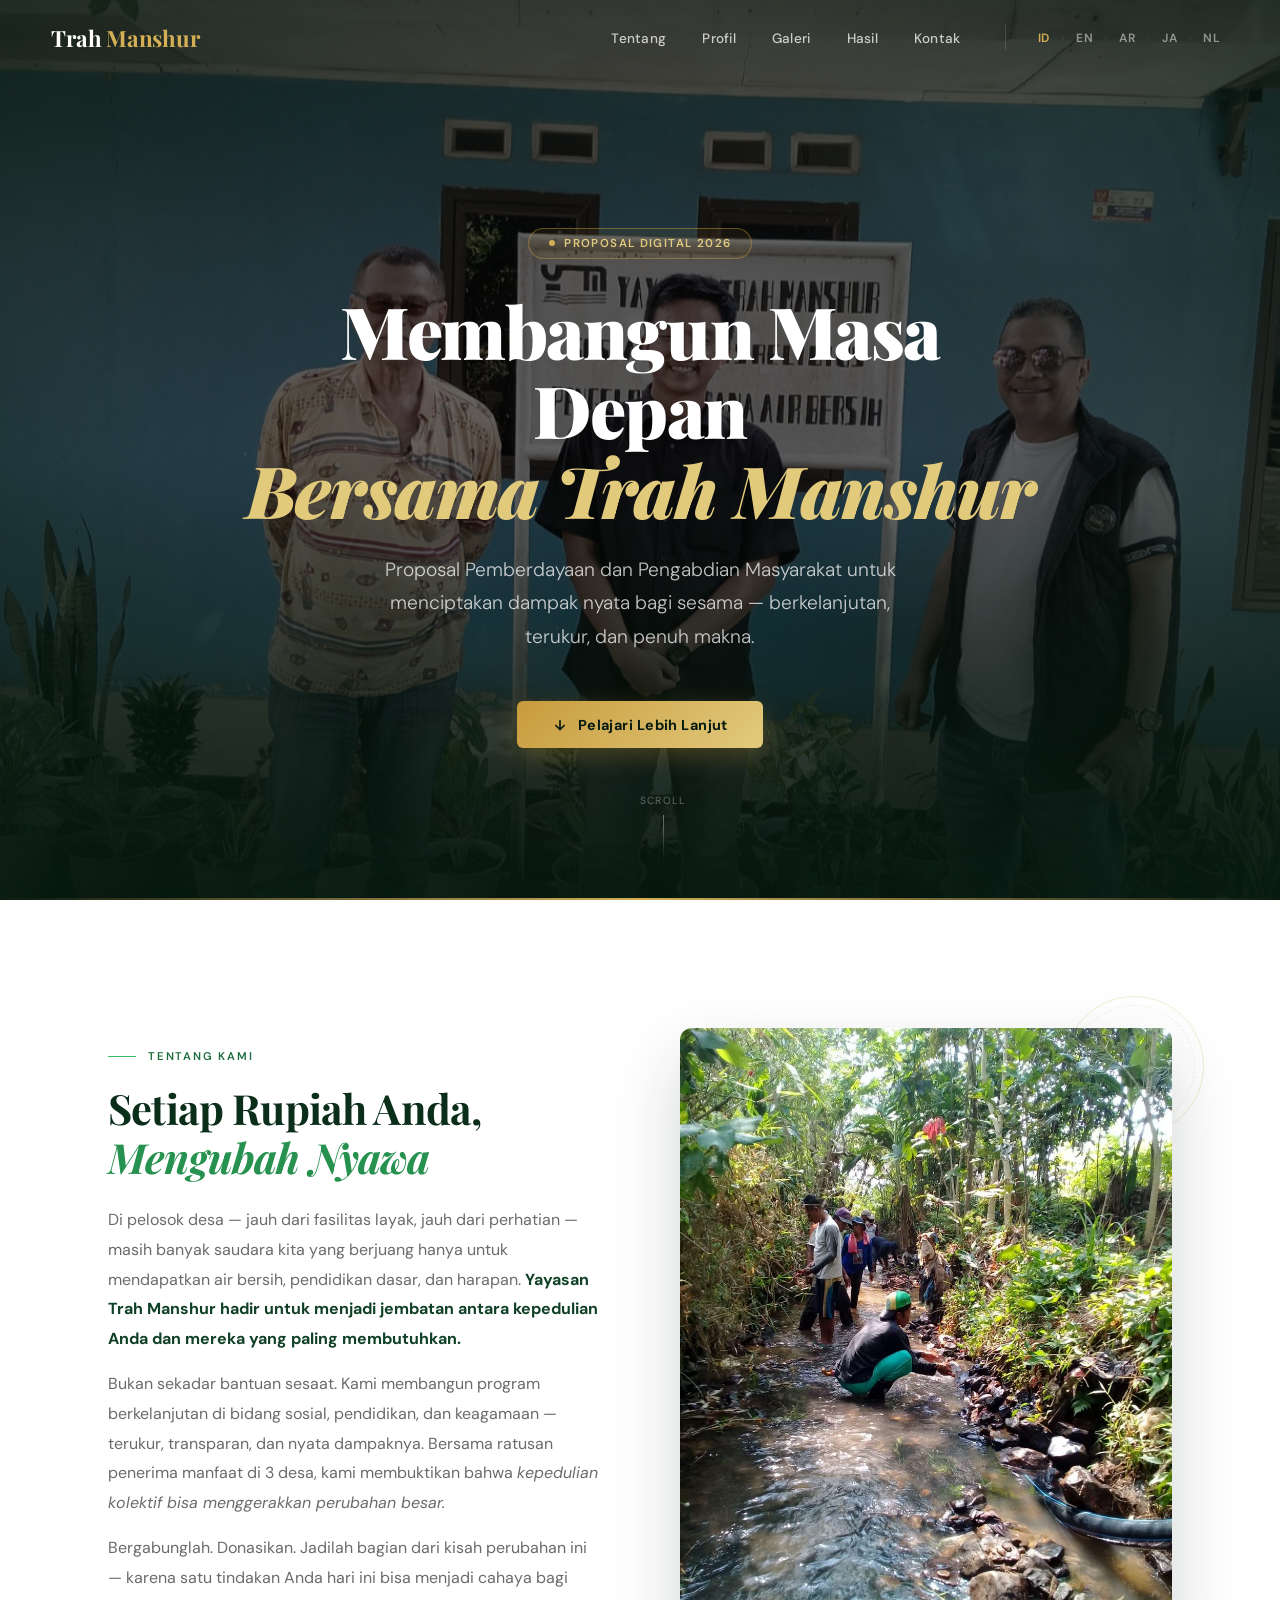
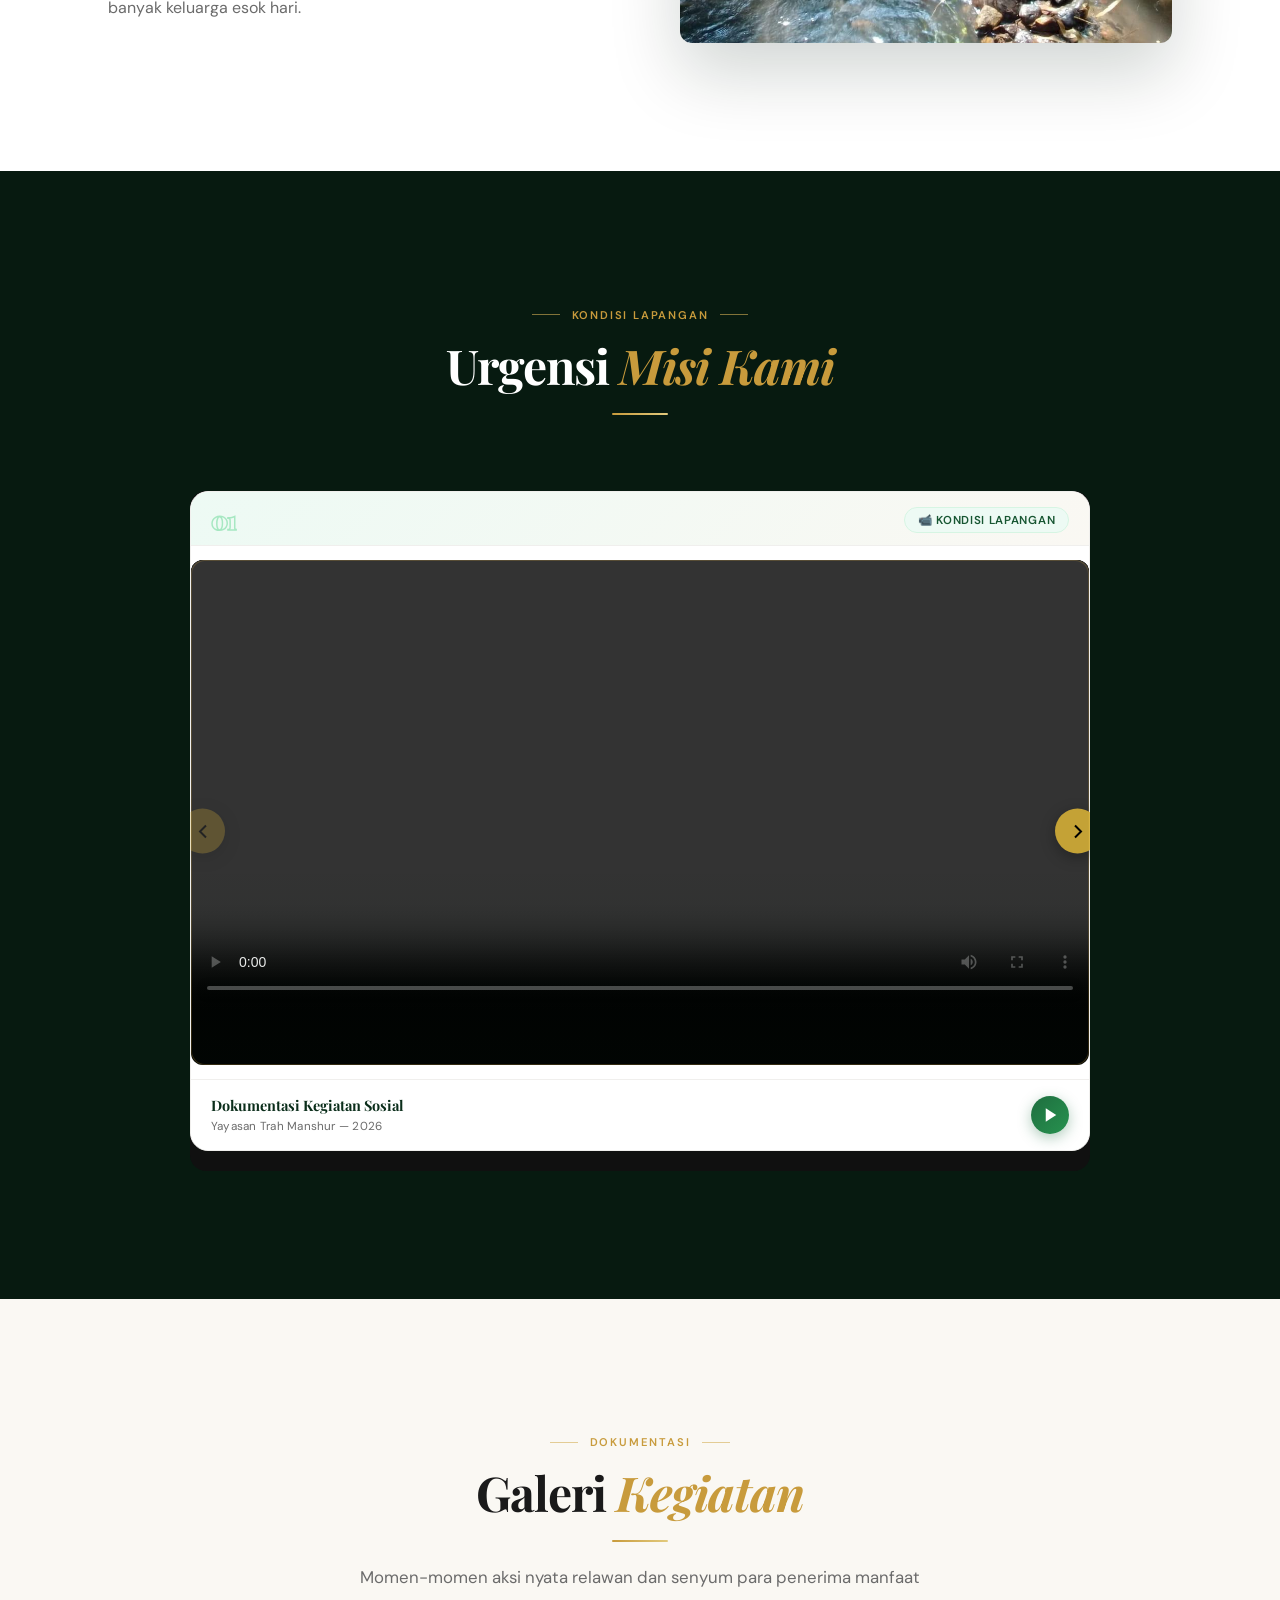
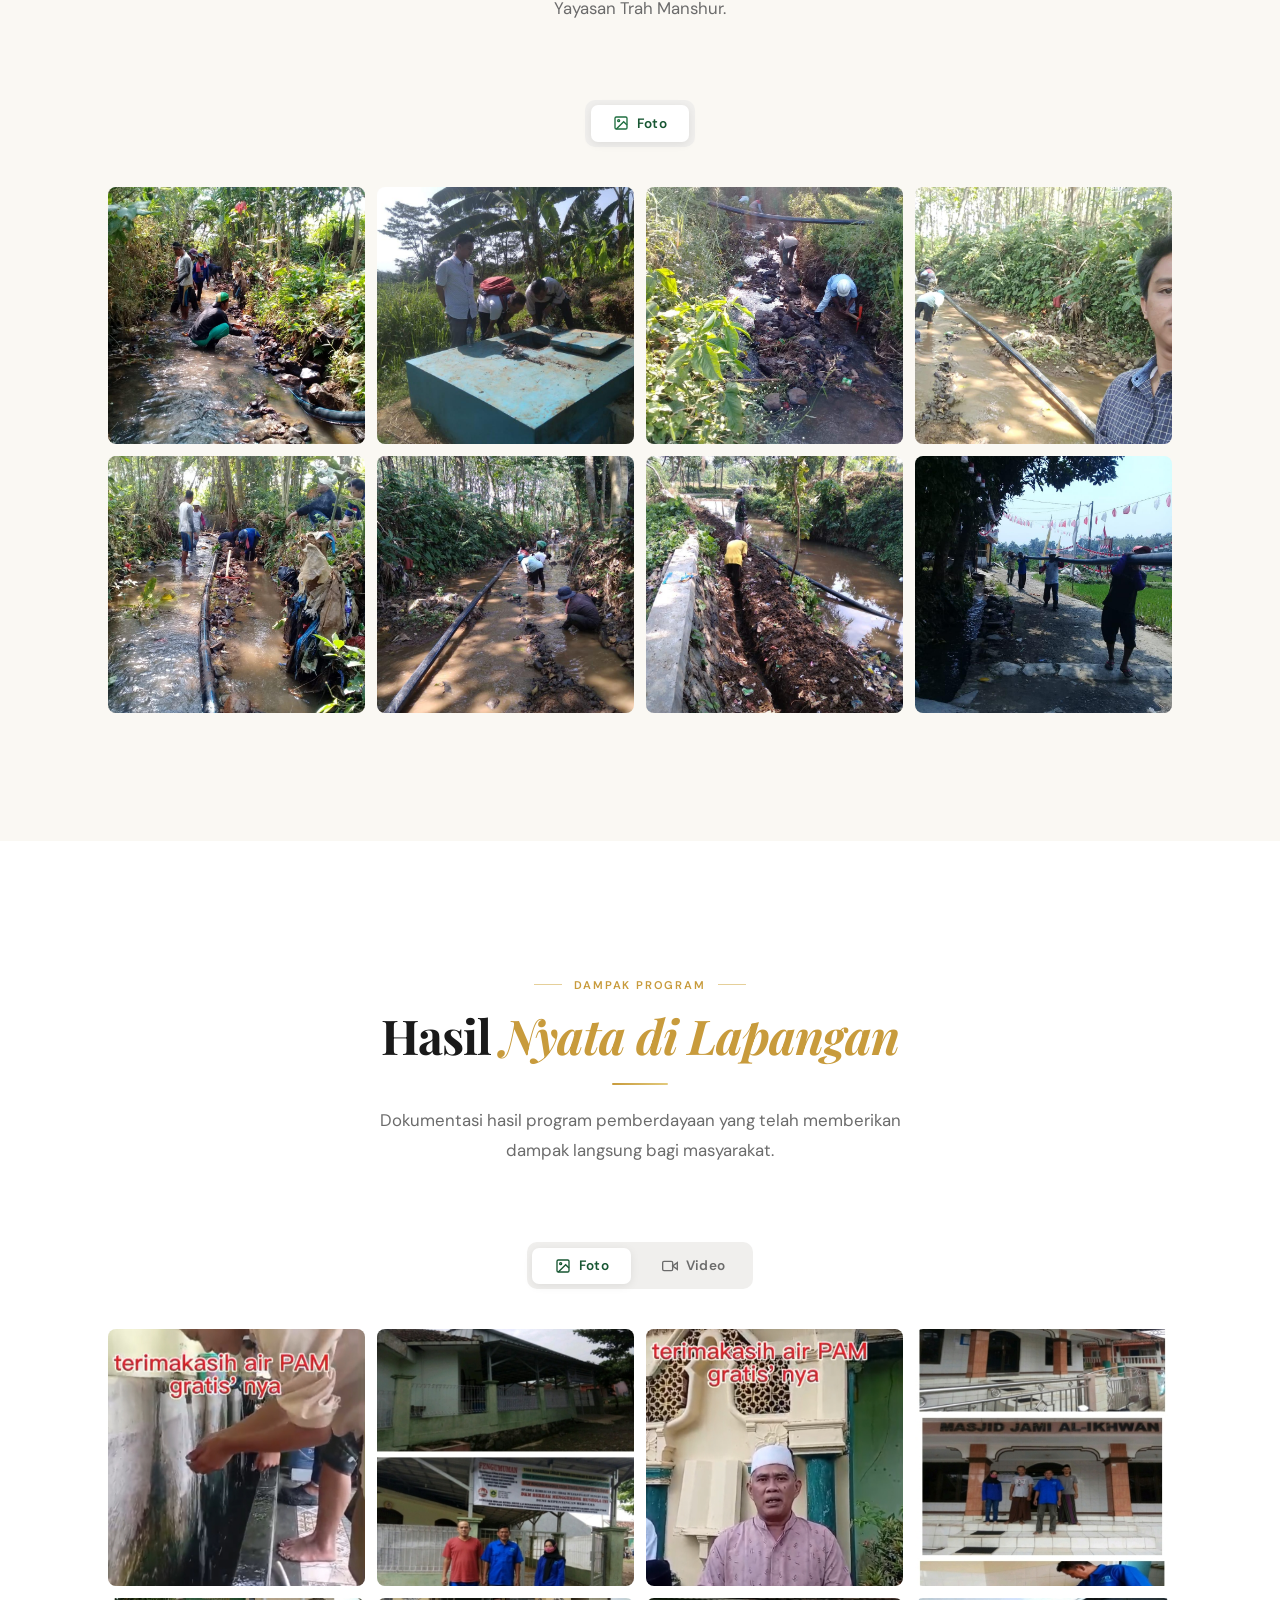
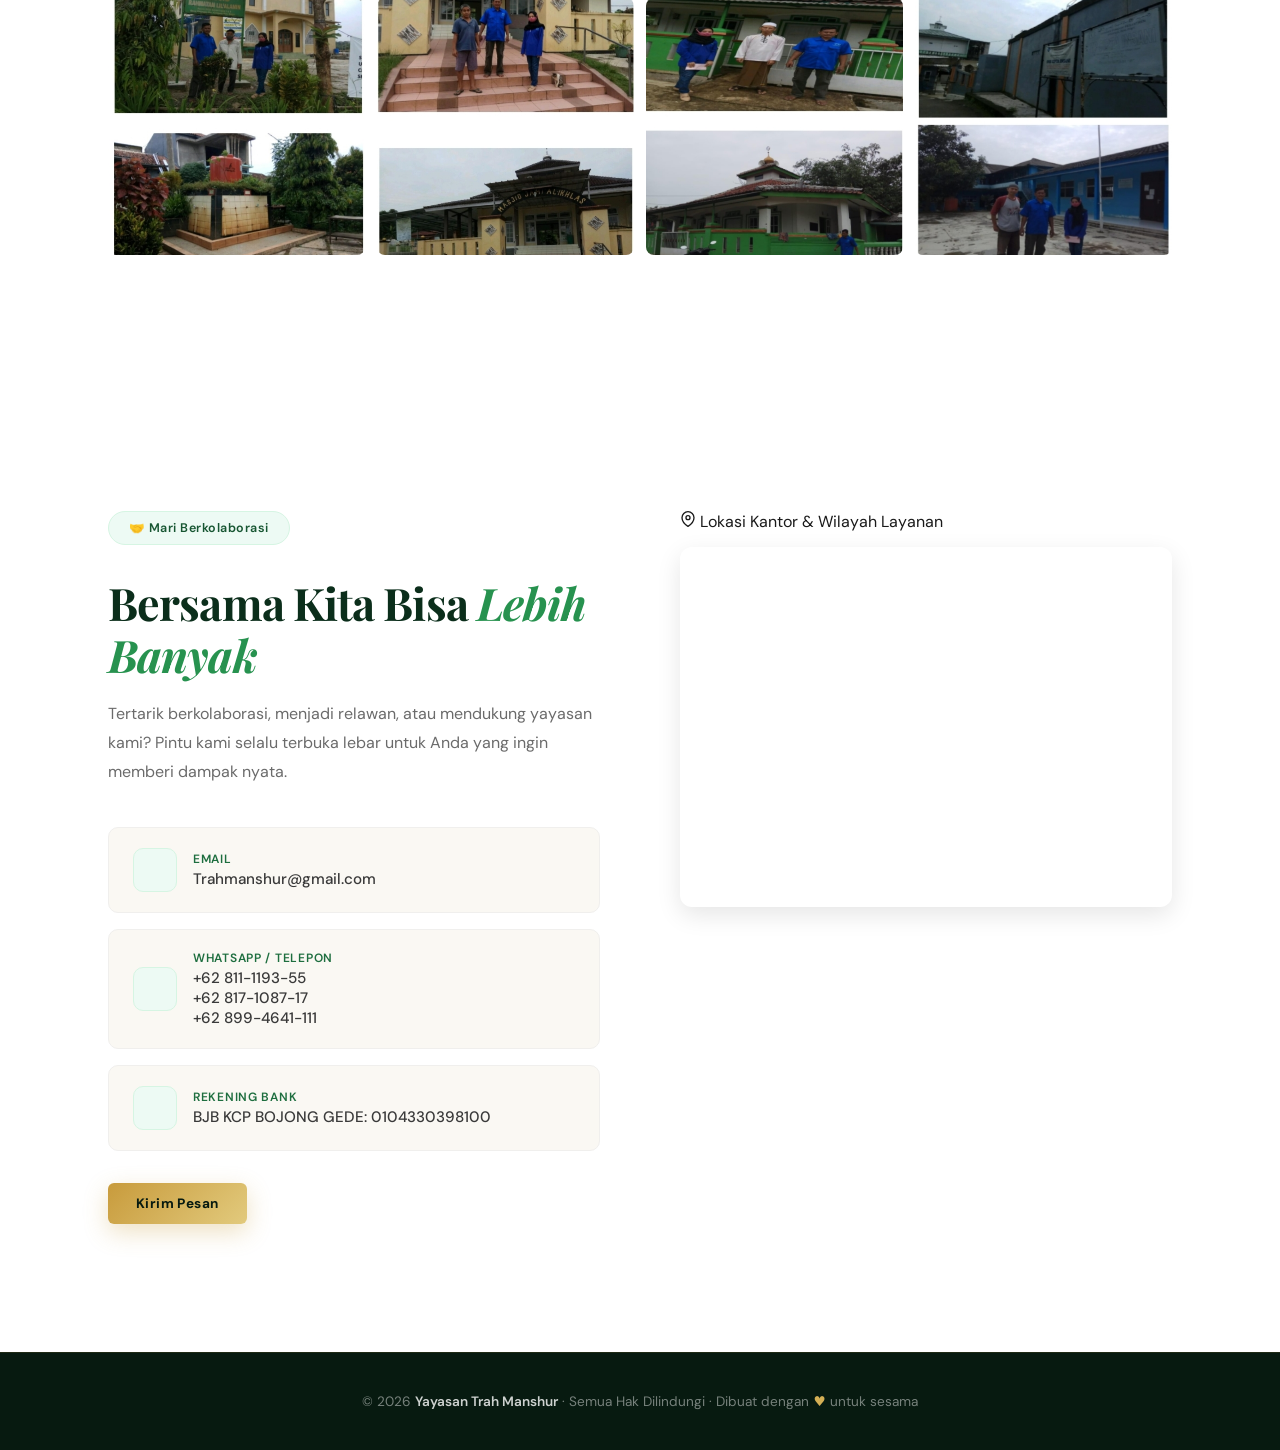
==== commit 50499a41: "Update index.html" ====
--- a/index.html
+++ b/index.html
@@ -84,7 +84,8 @@
 <section id="video-profil" class="section section--dark">
     <div class="container">
         <div class="sec-header reveal">
-            <span class="sec-eyebrow">Video</span>
+            <span class="sec-eyebrow">Kondisi Lapangan</span>
+            <h2 class="sec-title">Urgensi <em>Misi Kami</em></h2>
             <div class="sec-divider"></div>
         </div>
 
@@ -104,6 +105,8 @@
                         <div class="video-card">
                             <div class="galeri-video-card slider-video-card">
                                 <div class="galeri-video-card__label-bar">
+                                    <span class="galeri-video-card__num">01</span>
+                                    <span class="galeri-video-card__tag">📹 Kondisi Lapangan</span>
                                 </div>
                                 <div class="video-wrap">
                                     <video width="640" height="360" controls>
@@ -113,6 +116,8 @@
                                 </div>
                                 <div class="galeri-video-card__footer">
                                     <div class="galeri-video-card__info">
+                                        <strong>Dokumentasi Kegiatan Sosial</strong>
+                                        <span>Yayasan Trah Manshur — 2026</span>
                                     </div>
                                     <div class="galeri-video-card__play-icon">
                                         <svg width="18" height="18" viewBox="0 0 24 24" fill="currentColor"><polygon points="5 3 19 12 5 21 5 3"/></svg>
@@ -123,6 +128,8 @@
                         <div class="video-card">
                             <div class="galeri-video-card slider-video-card">
                                 <div class="galeri-video-card__label-bar">
+                                    <span class="galeri-video-card__num">02</span>
+                                    <span class="galeri-video-card__tag">📹 Kondisi Lapangan</span>
                                 </div>
                                 <div class="video-wrap">
                                     <video width="640" height="360" controls>
@@ -132,6 +139,8 @@
                                 </div>
                                 <div class="galeri-video-card__footer">
                                     <div class="galeri-video-card__info">
+                                        <strong>Kegiatan Pengabdian Masyarakat</strong>
+                                        <span>Yayasan Trah Manshur — 2026</span>
                                     </div>
                                     <div class="galeri-video-card__play-icon">
                                         <svg width="18" height="18" viewBox="0 0 24 24" fill="currentColor"><polygon points="5 3 19 12 5 21 5 3"/></svg>
@@ -142,6 +151,8 @@
                         <div class="video-card">
                             <div class="galeri-video-card slider-video-card">
                                 <div class="galeri-video-card__label-bar">
+                                    <span class="galeri-video-card__num">03</span>
+                                    <span class="galeri-video-card__tag">📹 Kondisi Lapangan</span>
                                 </div>
                                 <div class="video-wrap">
                                     <video width="360" height="640" controls>
@@ -151,6 +162,8 @@
                                 </div>
                                 <div class="galeri-video-card__footer">
                                     <div class="galeri-video-card__info">
+                                        <strong>Dokumentasi Lapangan</strong>
+                                        <span>Yayasan Trah Manshur — 2026</span>
                                     </div>
                                     <div class="galeri-video-card__play-icon">
                                         <svg width="18" height="18" viewBox="0 0 24 24" fill="currentColor"><polygon points="5 3 19 12 5 21 5 3"/></svg>
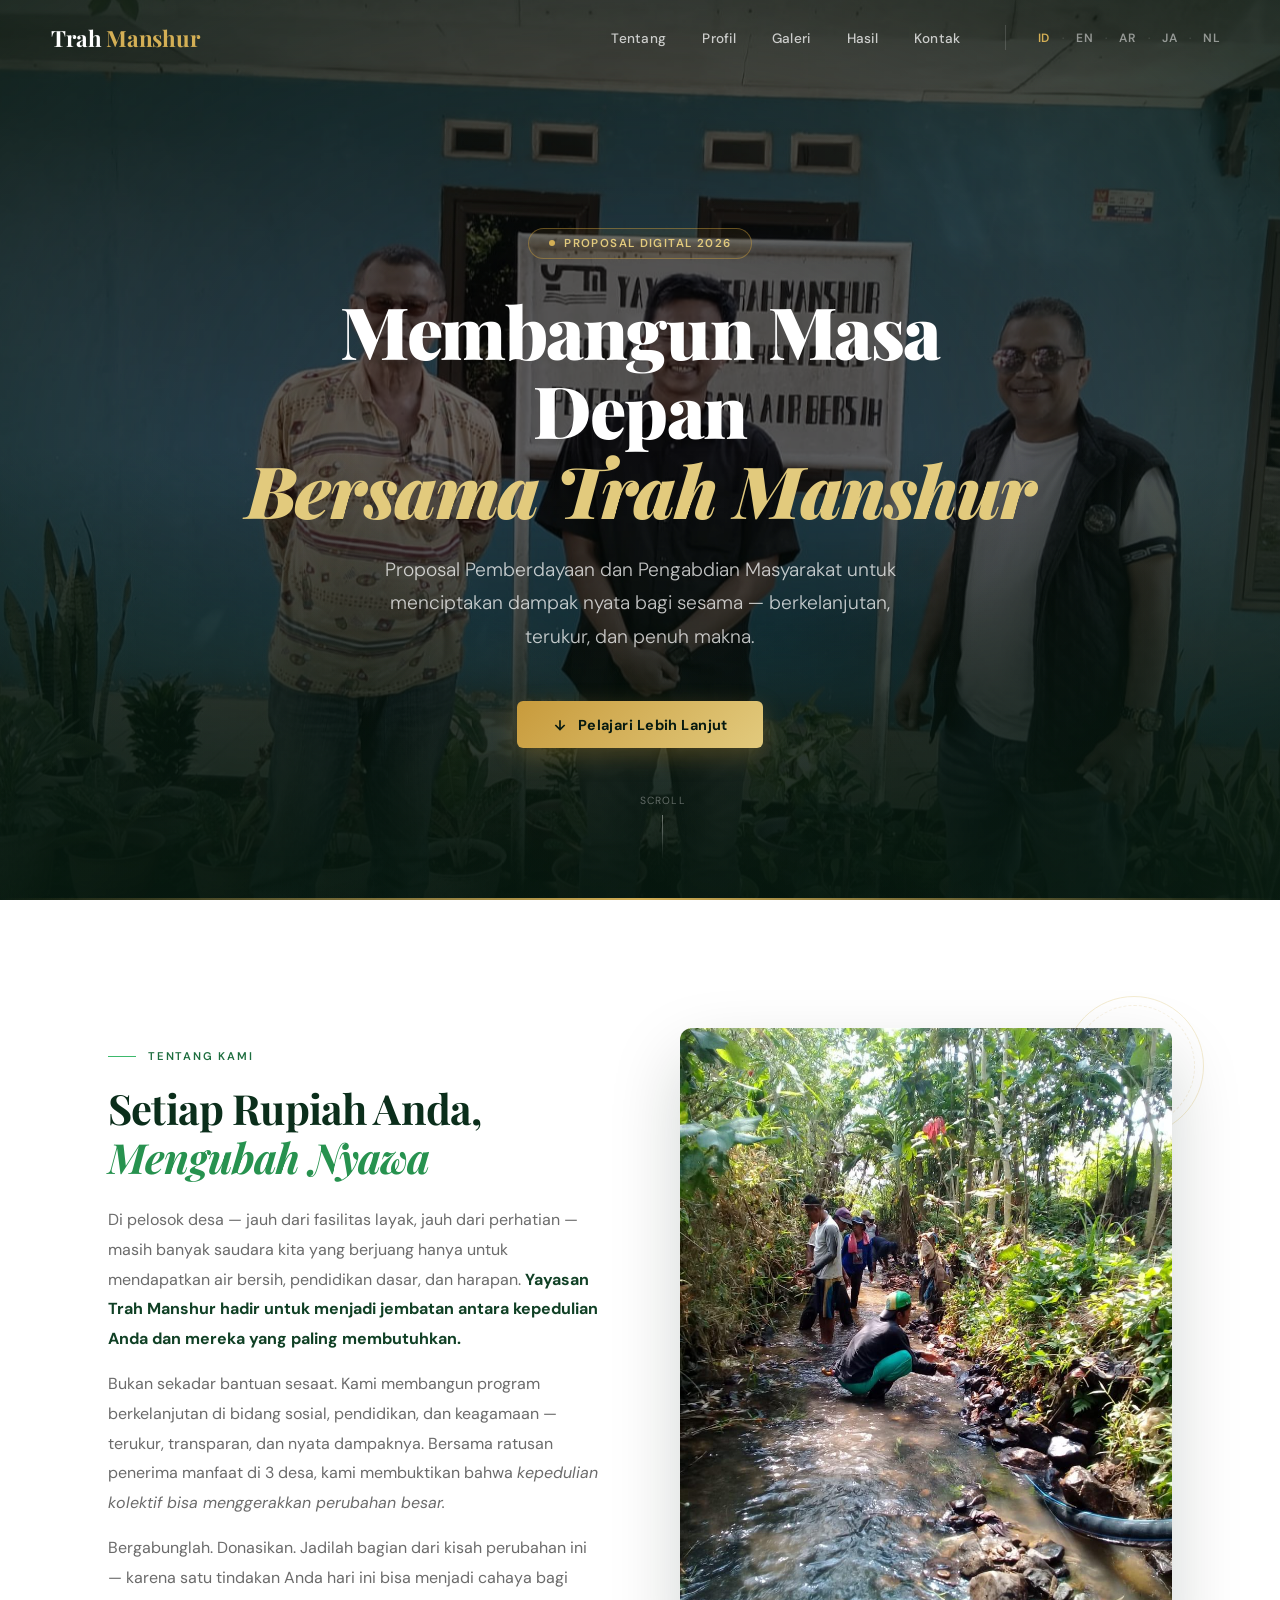
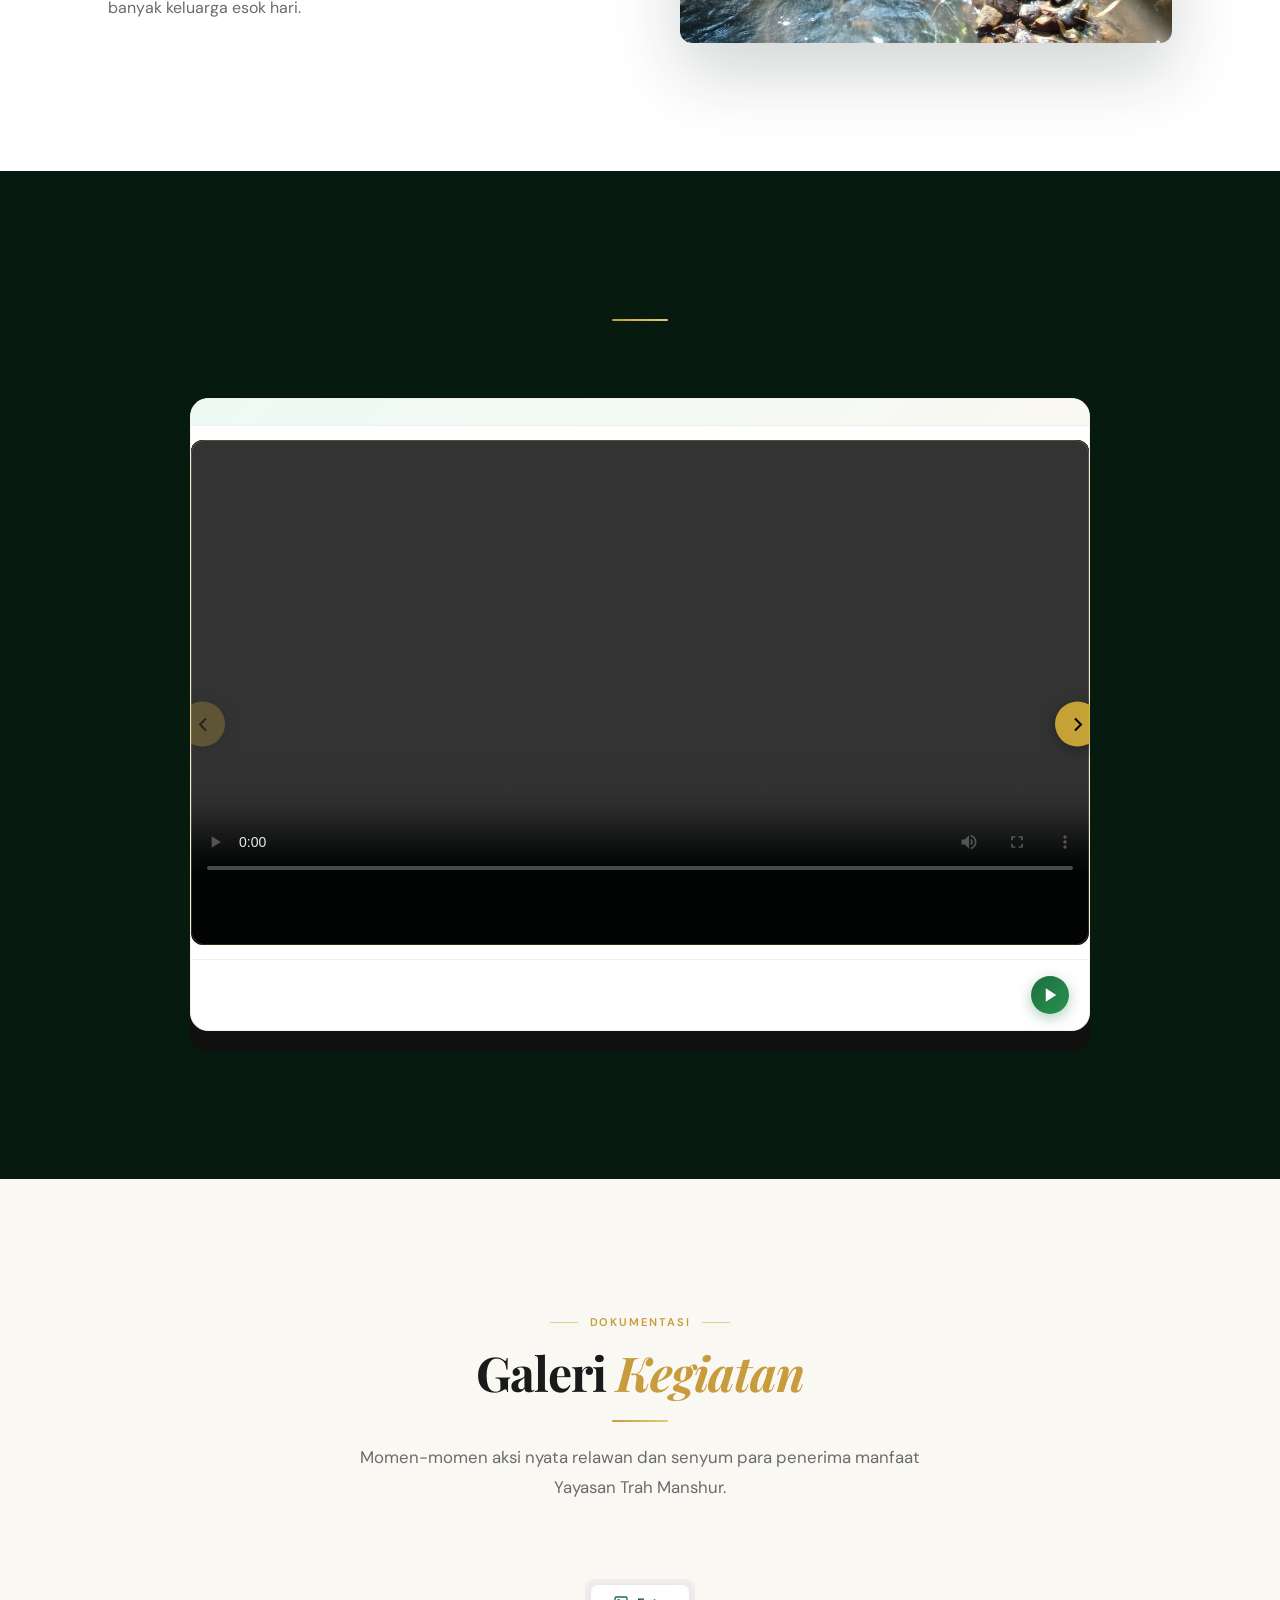
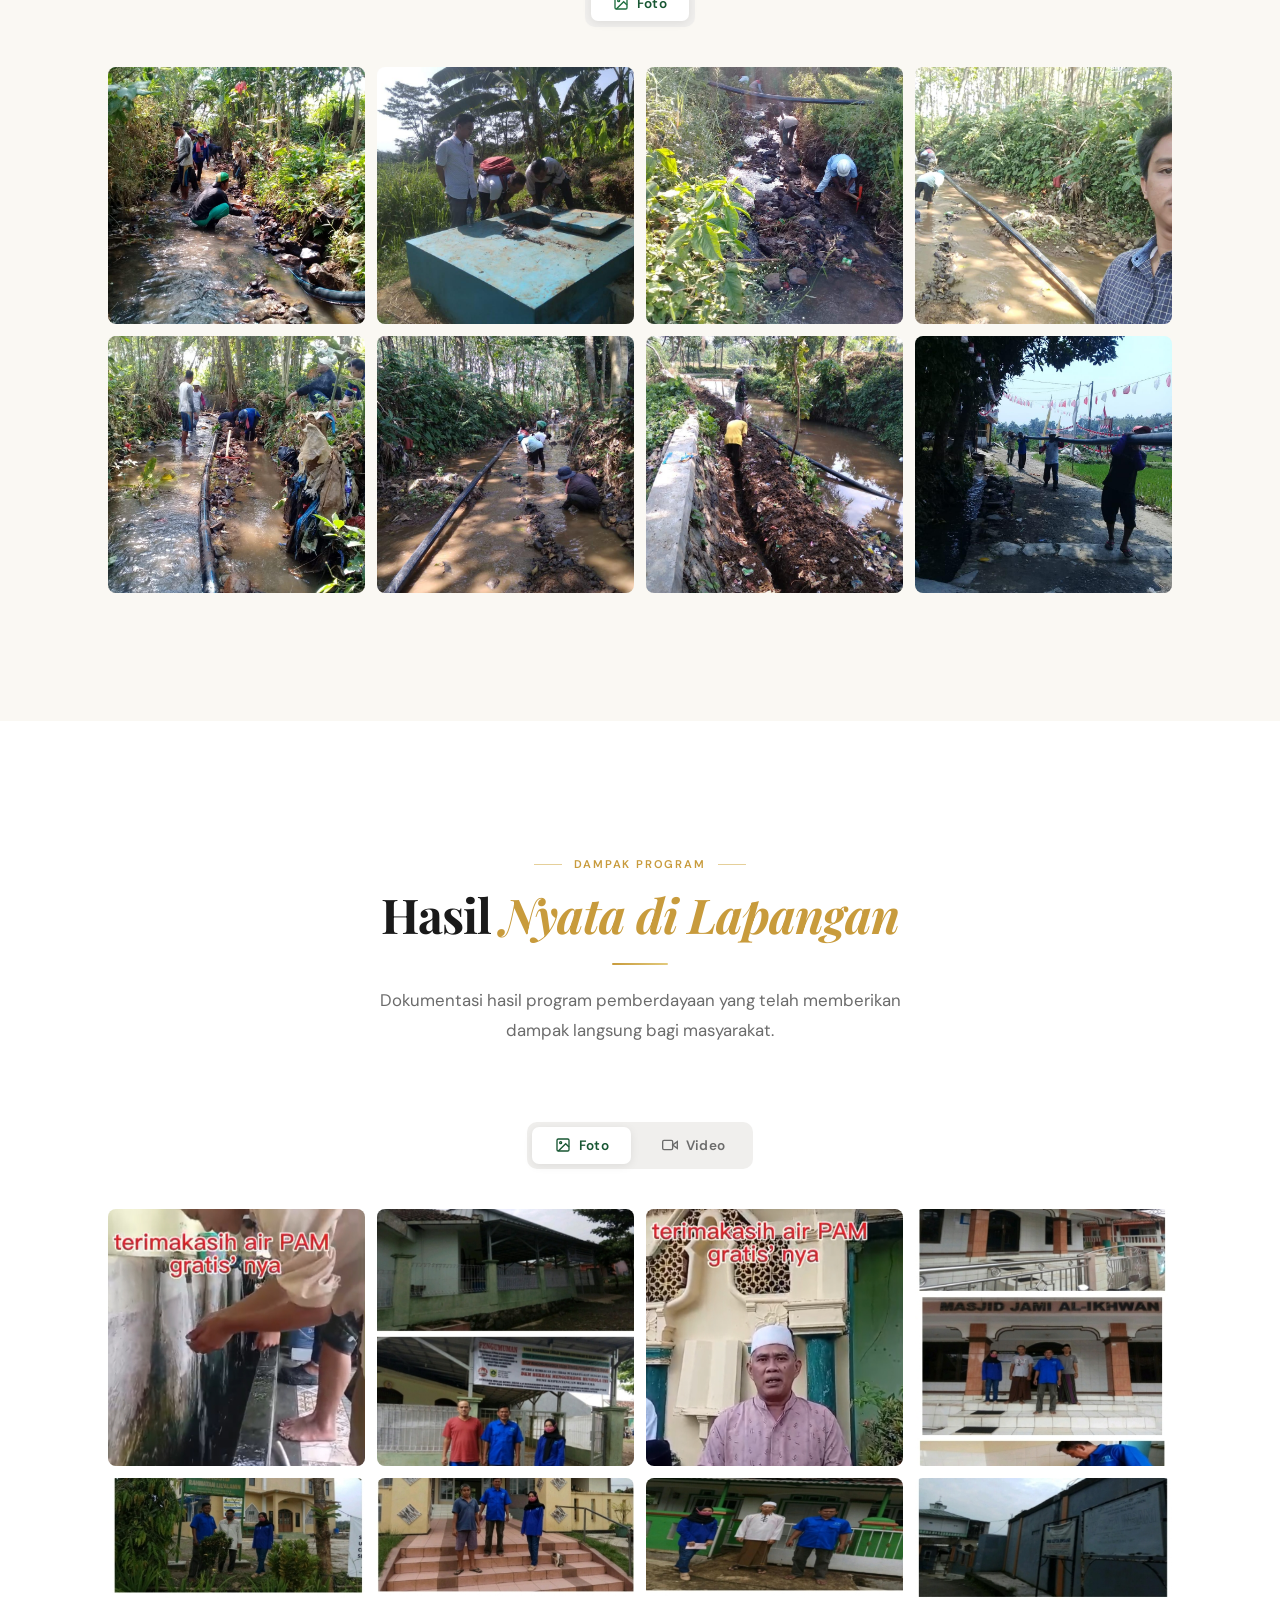
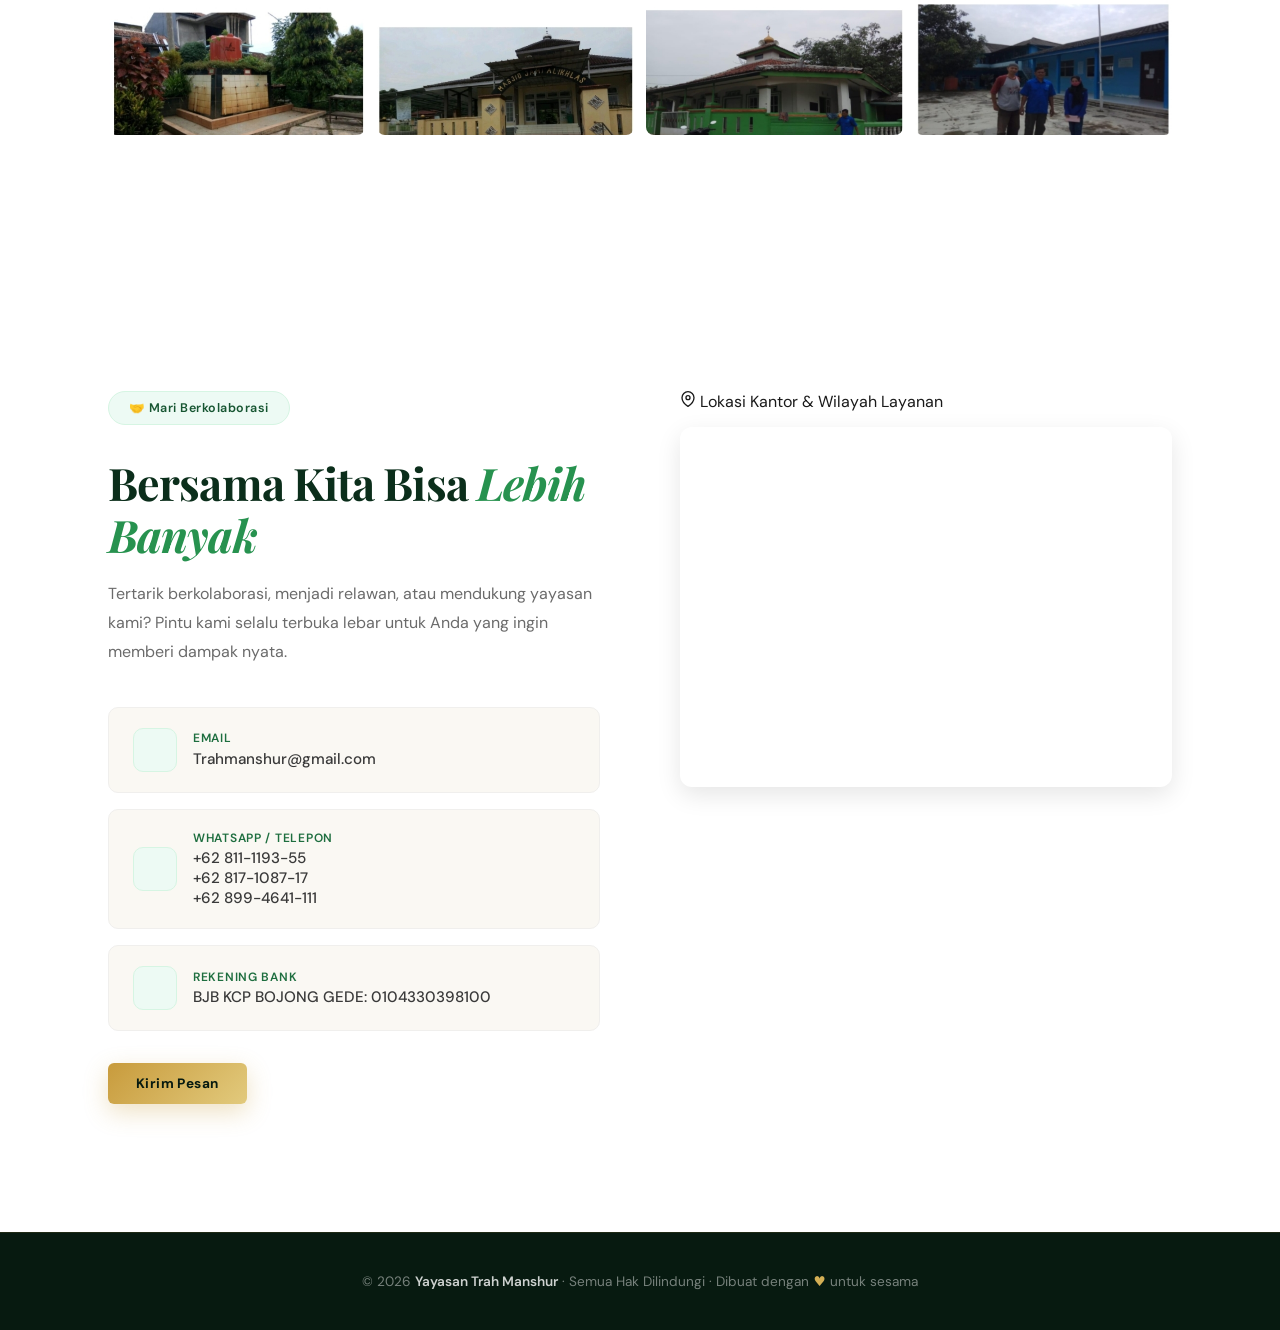
==== commit 89c7c6e7: "Update index.html" ====
--- a/index.html
+++ b/index.html
@@ -84,8 +84,6 @@
 <section id="video-profil" class="section section--dark">
     <div class="container">
         <div class="sec-header reveal">
-            <span class="sec-eyebrow">Kondisi Lapangan</span>
-            <h2 class="sec-title">Urgensi <em>Misi Kami</em></h2>
             <div class="sec-divider"></div>
         </div>
 
@@ -105,8 +103,6 @@
                         <div class="video-card">
                             <div class="galeri-video-card slider-video-card">
                                 <div class="galeri-video-card__label-bar">
-                                    <span class="galeri-video-card__num">01</span>
-                                    <span class="galeri-video-card__tag">📹 Kondisi Lapangan</span>
                                 </div>
                                 <div class="video-wrap">
                                     <video width="640" height="360" controls>
@@ -116,8 +112,6 @@
                                 </div>
                                 <div class="galeri-video-card__footer">
                                     <div class="galeri-video-card__info">
-                                        <strong>Dokumentasi Kegiatan Sosial</strong>
-                                        <span>Yayasan Trah Manshur — 2026</span>
                                     </div>
                                     <div class="galeri-video-card__play-icon">
                                         <svg width="18" height="18" viewBox="0 0 24 24" fill="currentColor"><polygon points="5 3 19 12 5 21 5 3"/></svg>
@@ -128,8 +122,6 @@
                         <div class="video-card">
                             <div class="galeri-video-card slider-video-card">
                                 <div class="galeri-video-card__label-bar">
-                                    <span class="galeri-video-card__num">02</span>
-                                    <span class="galeri-video-card__tag">📹 Kondisi Lapangan</span>
                                 </div>
                                 <div class="video-wrap">
                                     <video width="640" height="360" controls>
@@ -139,8 +131,6 @@
                                 </div>
                                 <div class="galeri-video-card__footer">
                                     <div class="galeri-video-card__info">
-                                        <strong>Kegiatan Pengabdian Masyarakat</strong>
-                                        <span>Yayasan Trah Manshur — 2026</span>
                                     </div>
                                     <div class="galeri-video-card__play-icon">
                                         <svg width="18" height="18" viewBox="0 0 24 24" fill="currentColor"><polygon points="5 3 19 12 5 21 5 3"/></svg>
@@ -151,8 +141,6 @@
                         <div class="video-card">
                             <div class="galeri-video-card slider-video-card">
                                 <div class="galeri-video-card__label-bar">
-                                    <span class="galeri-video-card__num">03</span>
-                                    <span class="galeri-video-card__tag">📹 Kondisi Lapangan</span>
                                 </div>
                                 <div class="video-wrap">
                                     <video width="360" height="640" controls>
@@ -162,8 +150,6 @@
                                 </div>
                                 <div class="galeri-video-card__footer">
                                     <div class="galeri-video-card__info">
-                                        <strong>Dokumentasi Lapangan</strong>
-                                        <span>Yayasan Trah Manshur — 2026</span>
                                     </div>
                                     <div class="galeri-video-card__play-icon">
                                         <svg width="18" height="18" viewBox="0 0 24 24" fill="currentColor"><polygon points="5 3 19 12 5 21 5 3"/></svg>
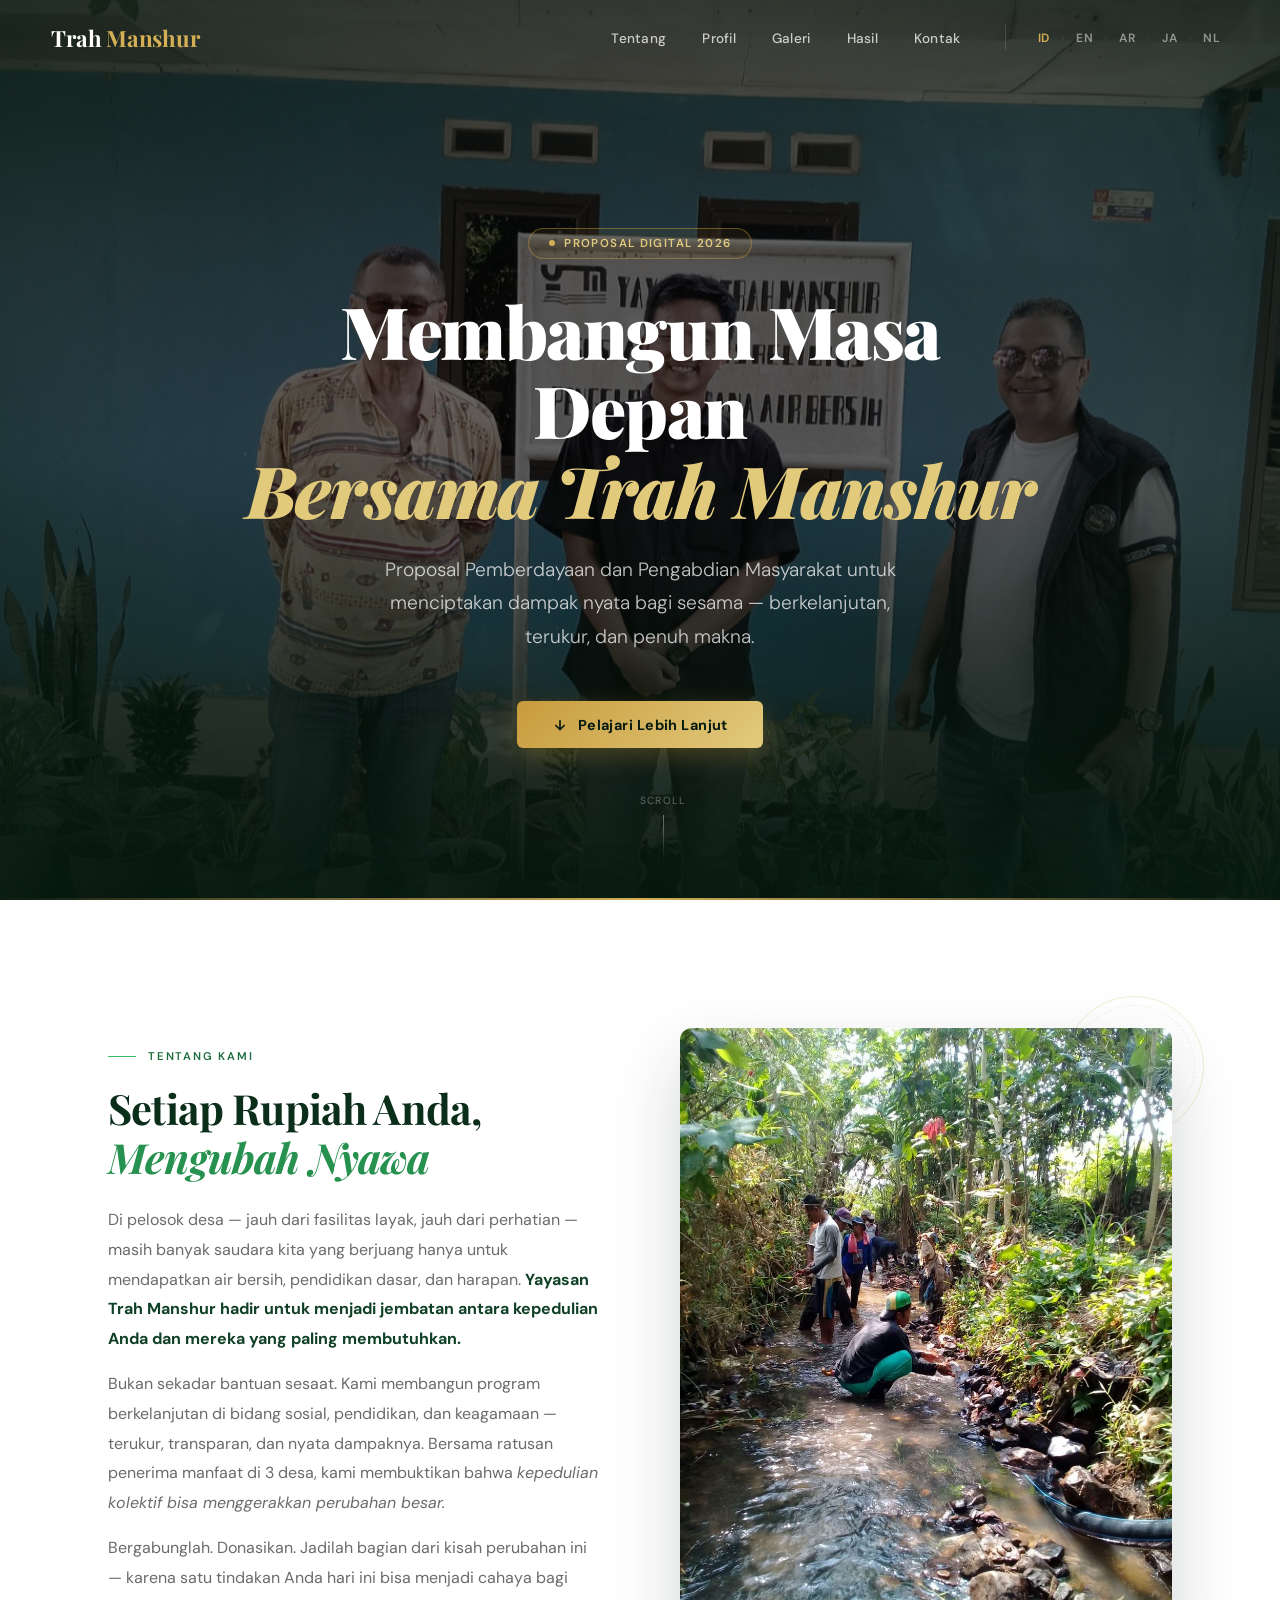
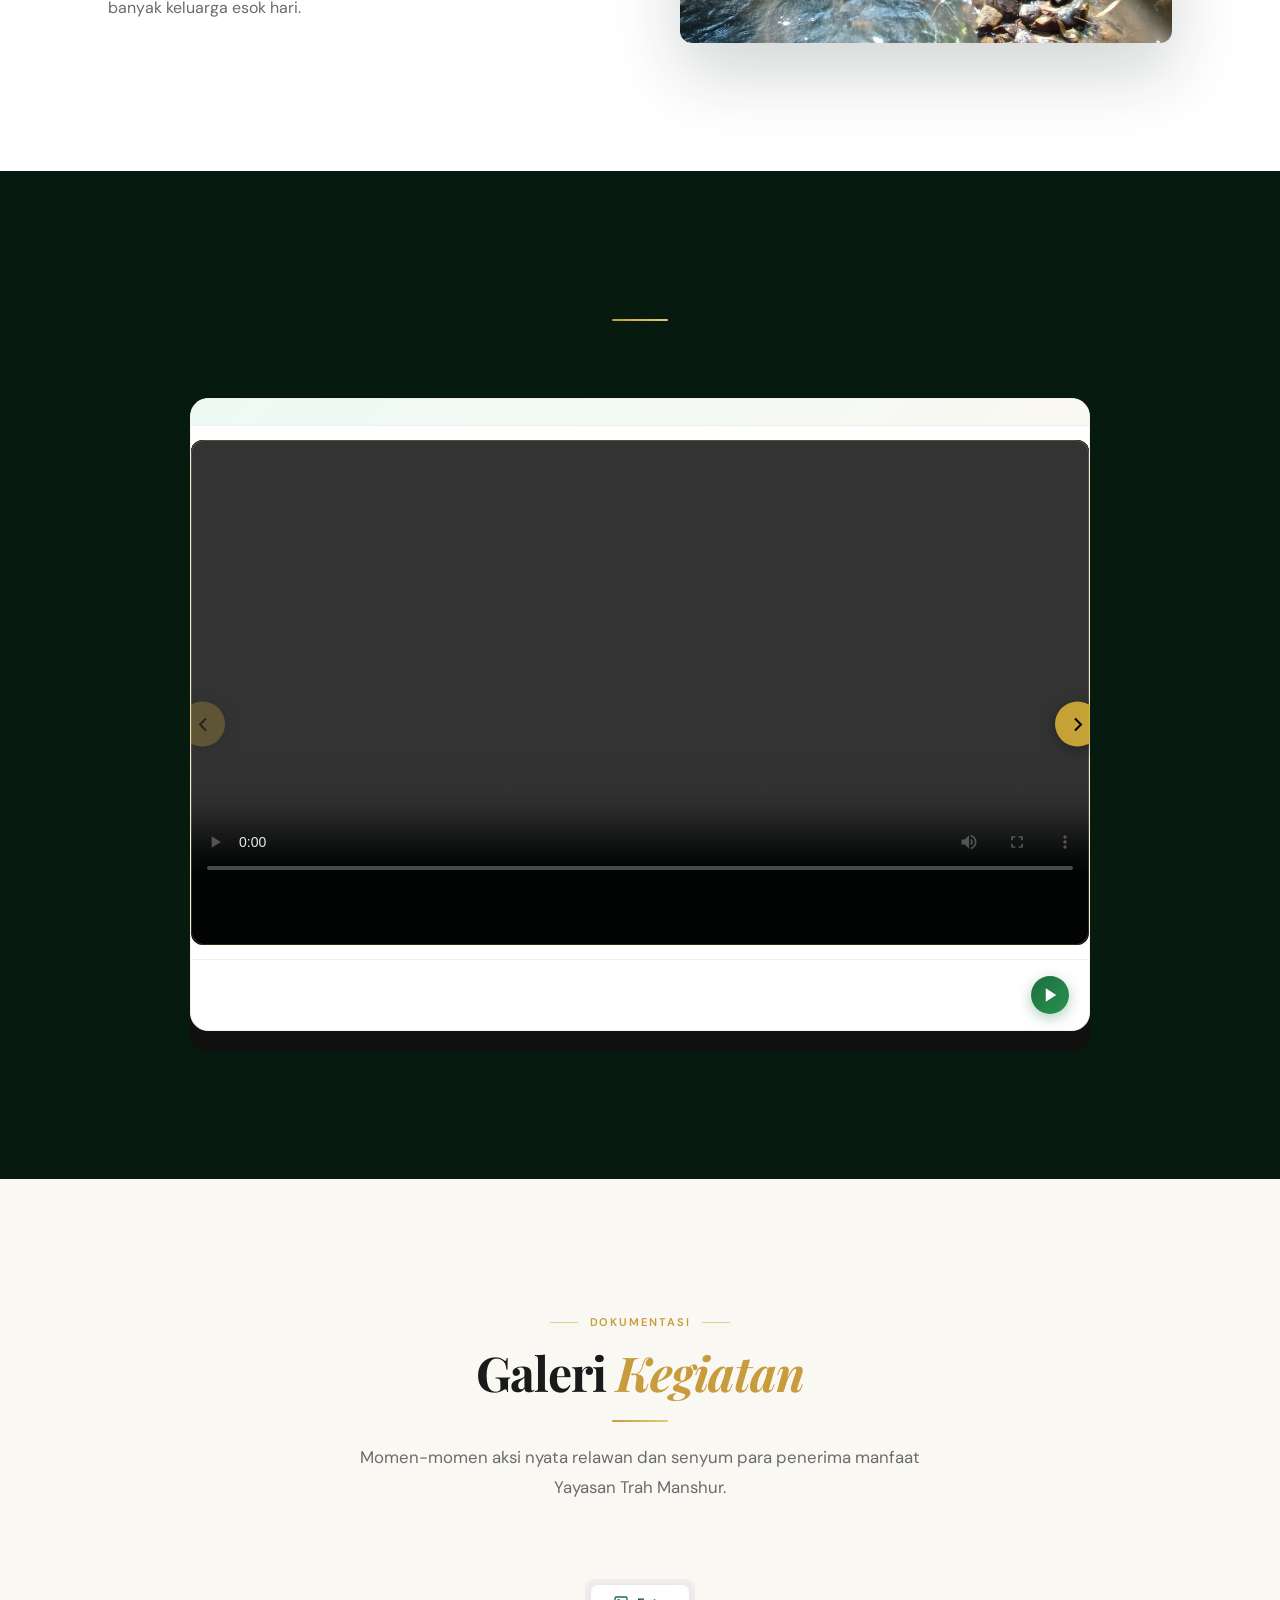
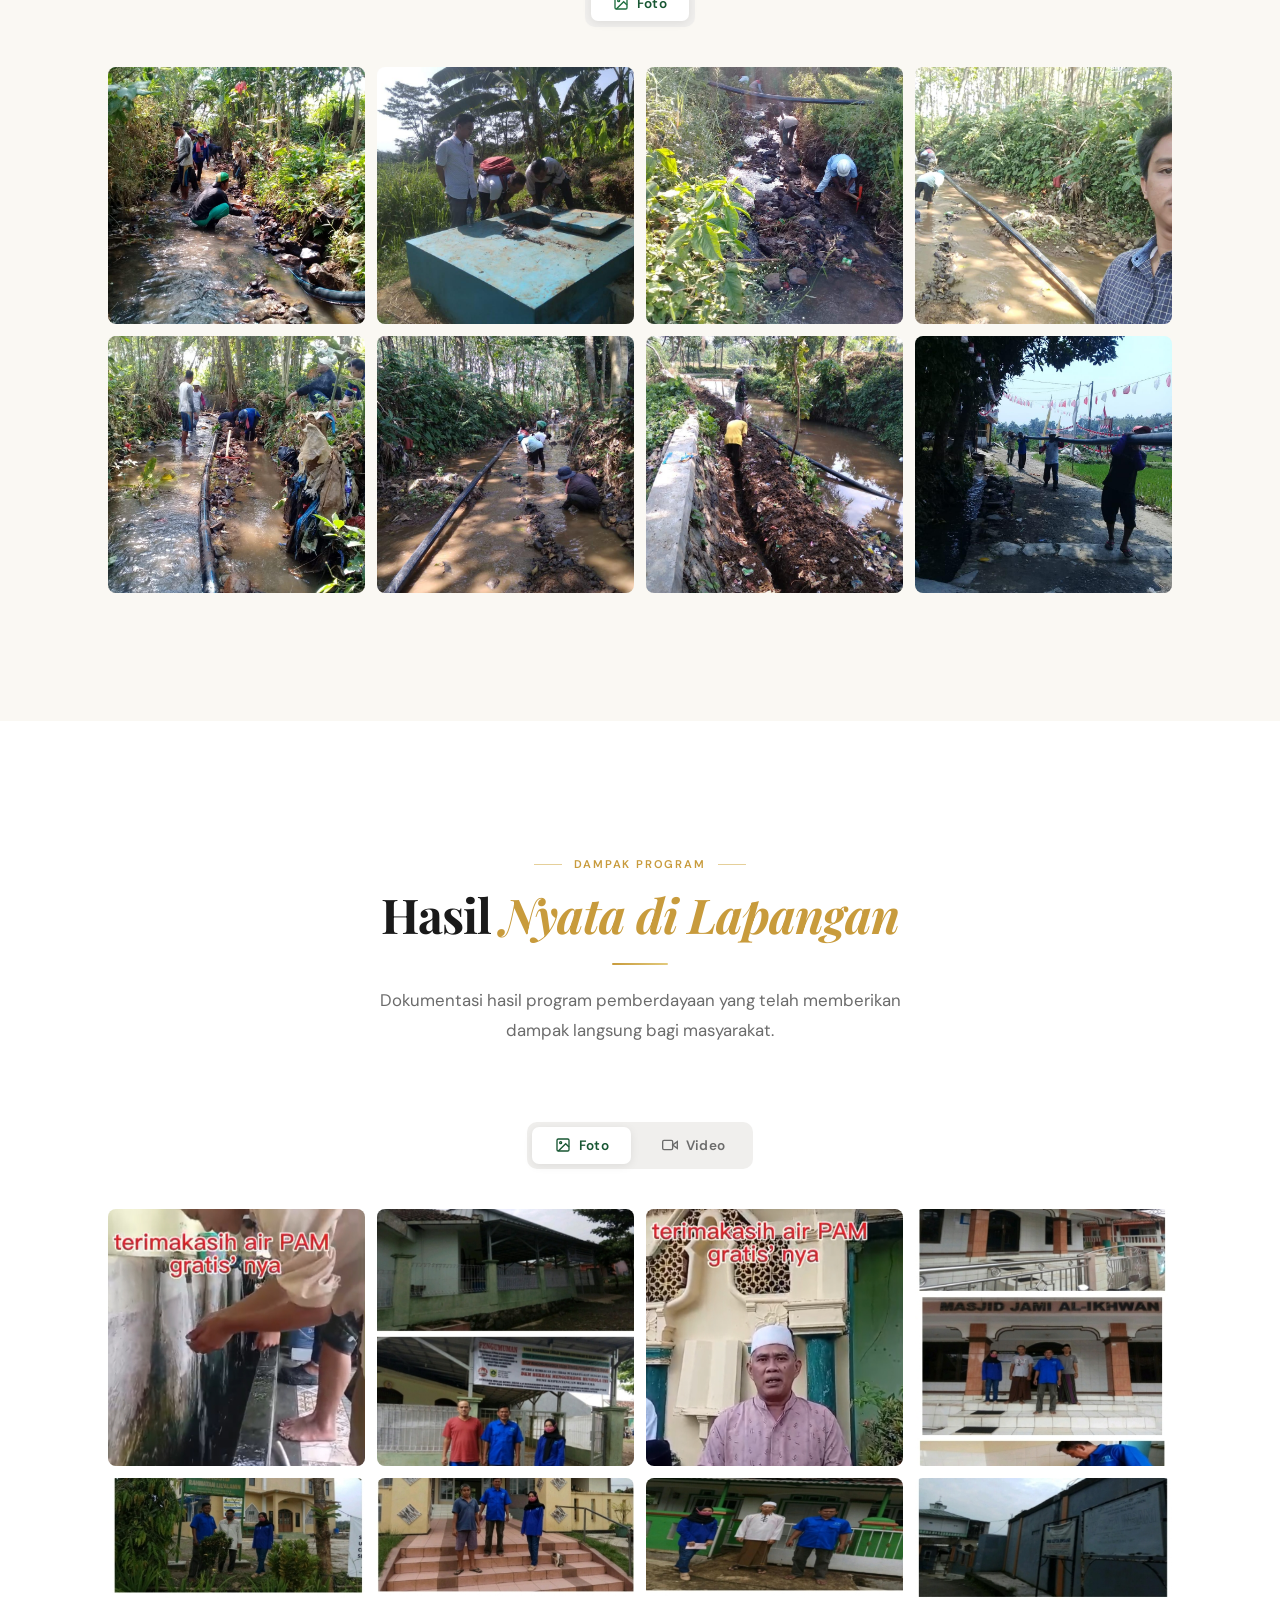
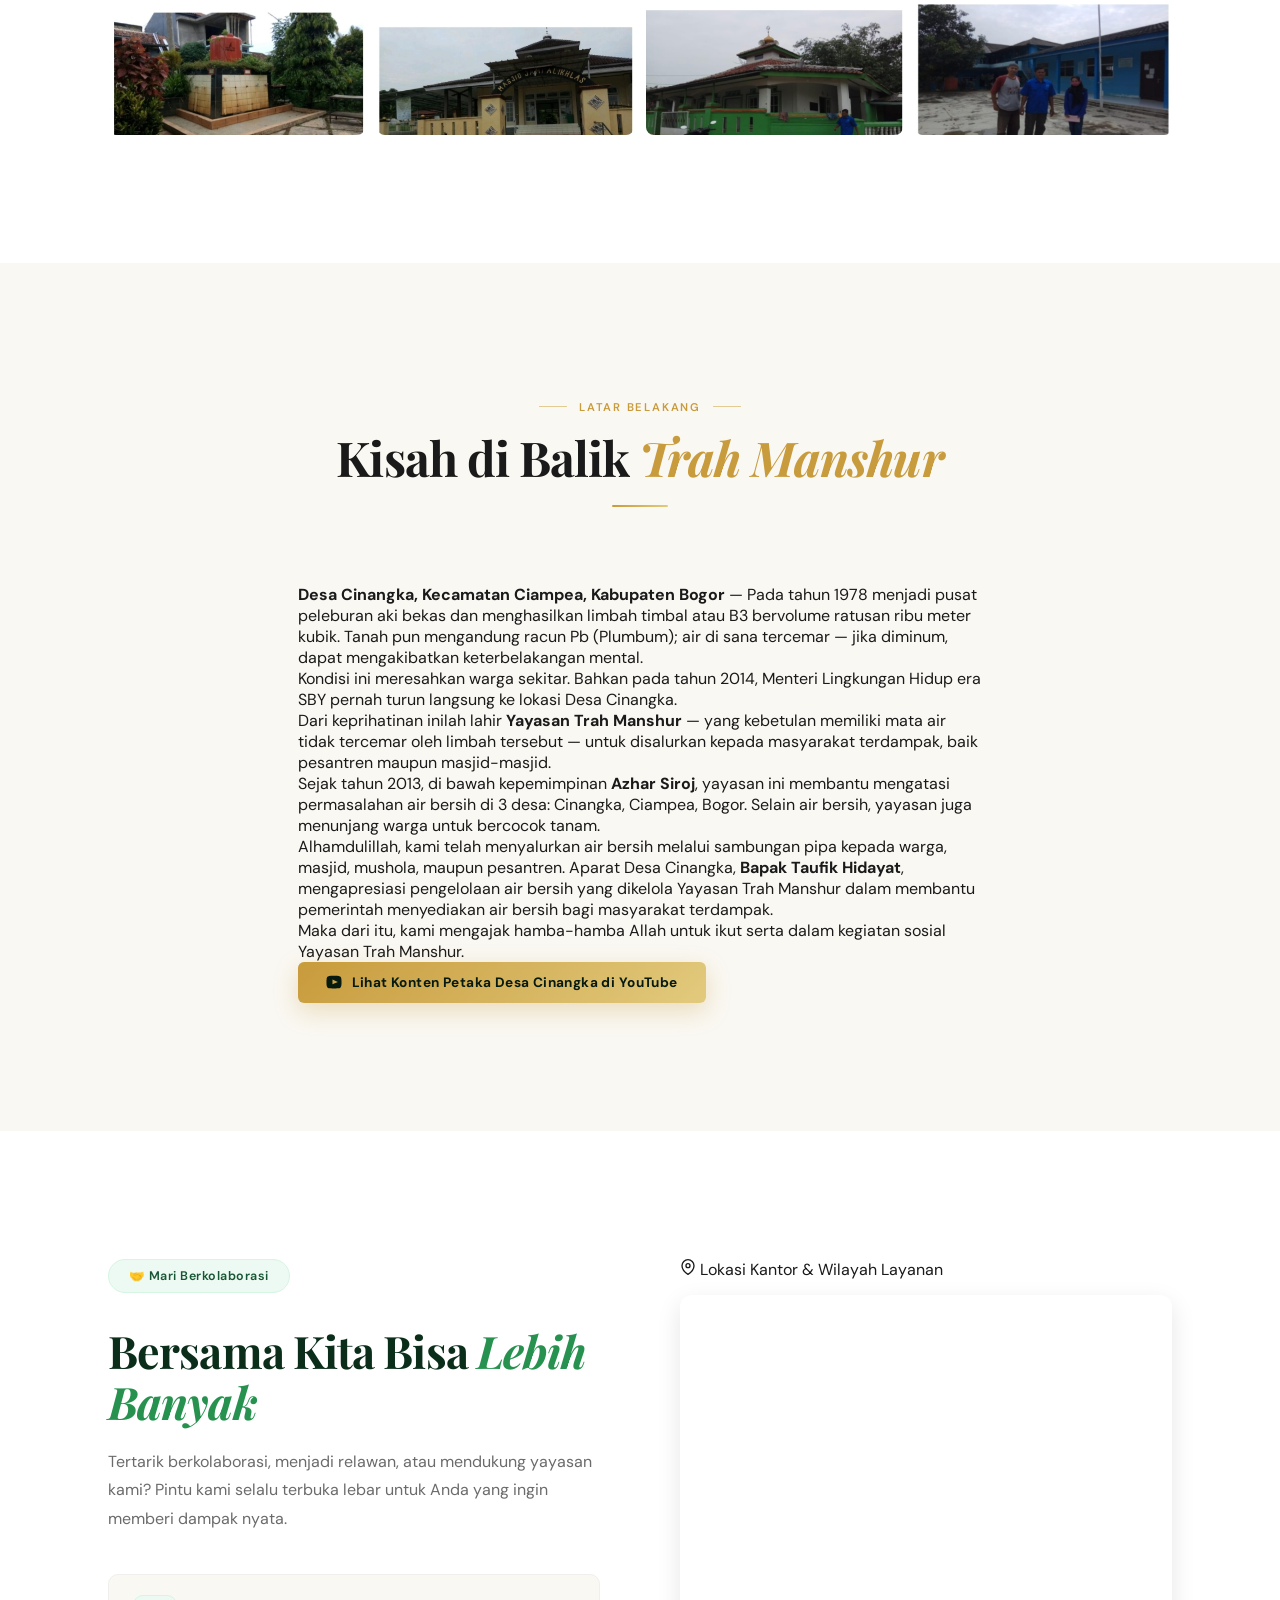
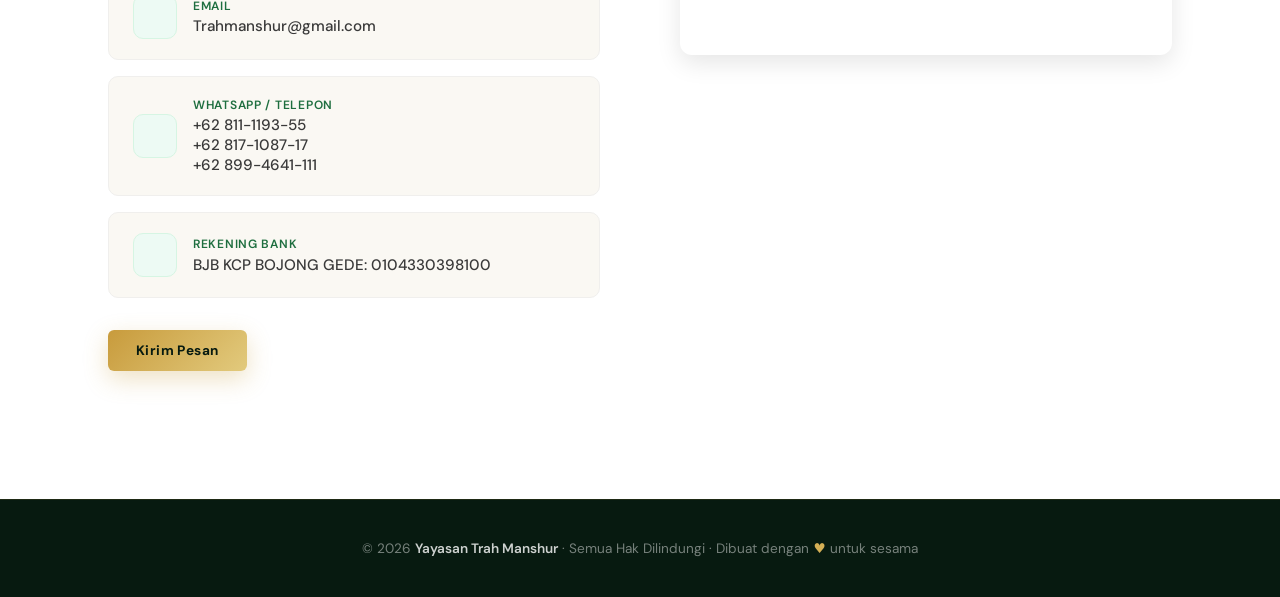
==== commit b39da101: "Update index.html" ====
--- a/index.html
+++ b/index.html
@@ -362,7 +362,31 @@
     </div>
 </section>
 
-<!-- ═══════════ FOTO ARTIKEL ═══════════ -->
+<!-- ═══════════ ARTIKEL ═══════════ -->
+<section id="artikel" class="section section--cream">
+    <div class="container container--narrow">
+        <div class="sec-header reveal">
+            <span class="sec-eyebrow">Latar Belakang</span>
+            <h2 class="sec-title">Kisah di Balik <em>Trah Manshur</em></h2>
+            <div class="sec-divider"></div>
+        </div>
+        <div class="artikel-card reveal">
+            <div class="artikel-card__accent"></div>
+            <p><strong>Desa Cinangka, Kecamatan Ciampea, Kabupaten Bogor</strong> — Pada tahun 1978 menjadi pusat peleburan aki bekas dan menghasilkan limbah timbal atau B3 bervolume ratusan ribu meter kubik. Tanah pun mengandung racun Pb (Plumbum); air di sana tercemar — jika diminum, dapat mengakibatkan keterbelakangan mental.</p>
+            <p>Kondisi ini meresahkan warga sekitar. Bahkan pada tahun 2014, Menteri Lingkungan Hidup era SBY pernah turun langsung ke lokasi Desa Cinangka.</p>
+            <p>Dari keprihatinan inilah lahir <strong>Yayasan Trah Manshur</strong> — yang kebetulan memiliki mata air tidak tercemar oleh limbah tersebut — untuk disalurkan kepada masyarakat terdampak, baik pesantren maupun masjid-masjid.</p>
+            <p>Sejak tahun 2013, di bawah kepemimpinan <strong>Azhar Siroj</strong>, yayasan ini membantu mengatasi permasalahan air bersih di 3 desa: Cinangka, Ciampea, Bogor. Selain air bersih, yayasan juga menunjang warga untuk bercocok tanam.</p>
+            <p>Alhamdulillah, kami telah menyalurkan air bersih melalui sambungan pipa kepada warga, masjid, mushola, maupun pesantren. Aparat Desa Cinangka, <strong>Bapak Taufik Hidayat</strong>, mengapresiasi pengelolaan air bersih yang dikelola Yayasan Trah Manshur dalam membantu pemerintah menyediakan air bersih bagi masyarakat terdampak.</p>
+            <p>Maka dari itu, kami mengajak hamba-hamba Allah untuk ikut serta dalam kegiatan sosial Yayasan Trah Manshur.</p>
+            <div class="artikel-card__cta">
+                <a href="https://www.youtube.com/results?search_query=petaka+desa+cinangka+bogor" target="_blank" rel="noopener" class="btn-gold" style="font-size:0.85rem; padding:0.75rem 1.75rem;">
+                    <svg width="16" height="16" viewBox="0 0 24 24" fill="currentColor"><path d="M23 7s-.3-2-1.2-2.8c-1.1-1.2-2.4-1.2-3-1.3C16.5 2.7 12 2.7 12 2.7s-4.5 0-6.8.2c-.6.1-1.9.1-3 1.3C1.3 5 1 7 1 7S.7 9.1.7 11.2v2c0 2.1.3 4.2.3 4.2s.3 2 1.2 2.8c1.1 1.2 2.6 1.1 3.3 1.2C7.4 21.6 12 21.7 12 21.7s4.5 0 6.8-.3c.6-.1 1.9-.1 3-1.3.9-.8 1.2-2.8 1.2-2.8s.3-2.1.3-4.2v-2C23.3 9.1 23 7 23 7zM9.7 15.5V8.4l8.1 3.6-8.1 3.5z"/></svg>
+                    Lihat Konten Petaka Desa Cinangka di YouTube
+                </a>
+            </div>
+        </div>
+    </div>
+</section>
 
 <!-- ═══════════ LIGHTBOX MODAL ═══════════ -->
 <div class="lightbox" id="lightbox" role="dialog" aria-modal="true" aria-label="Foto diperbesar">
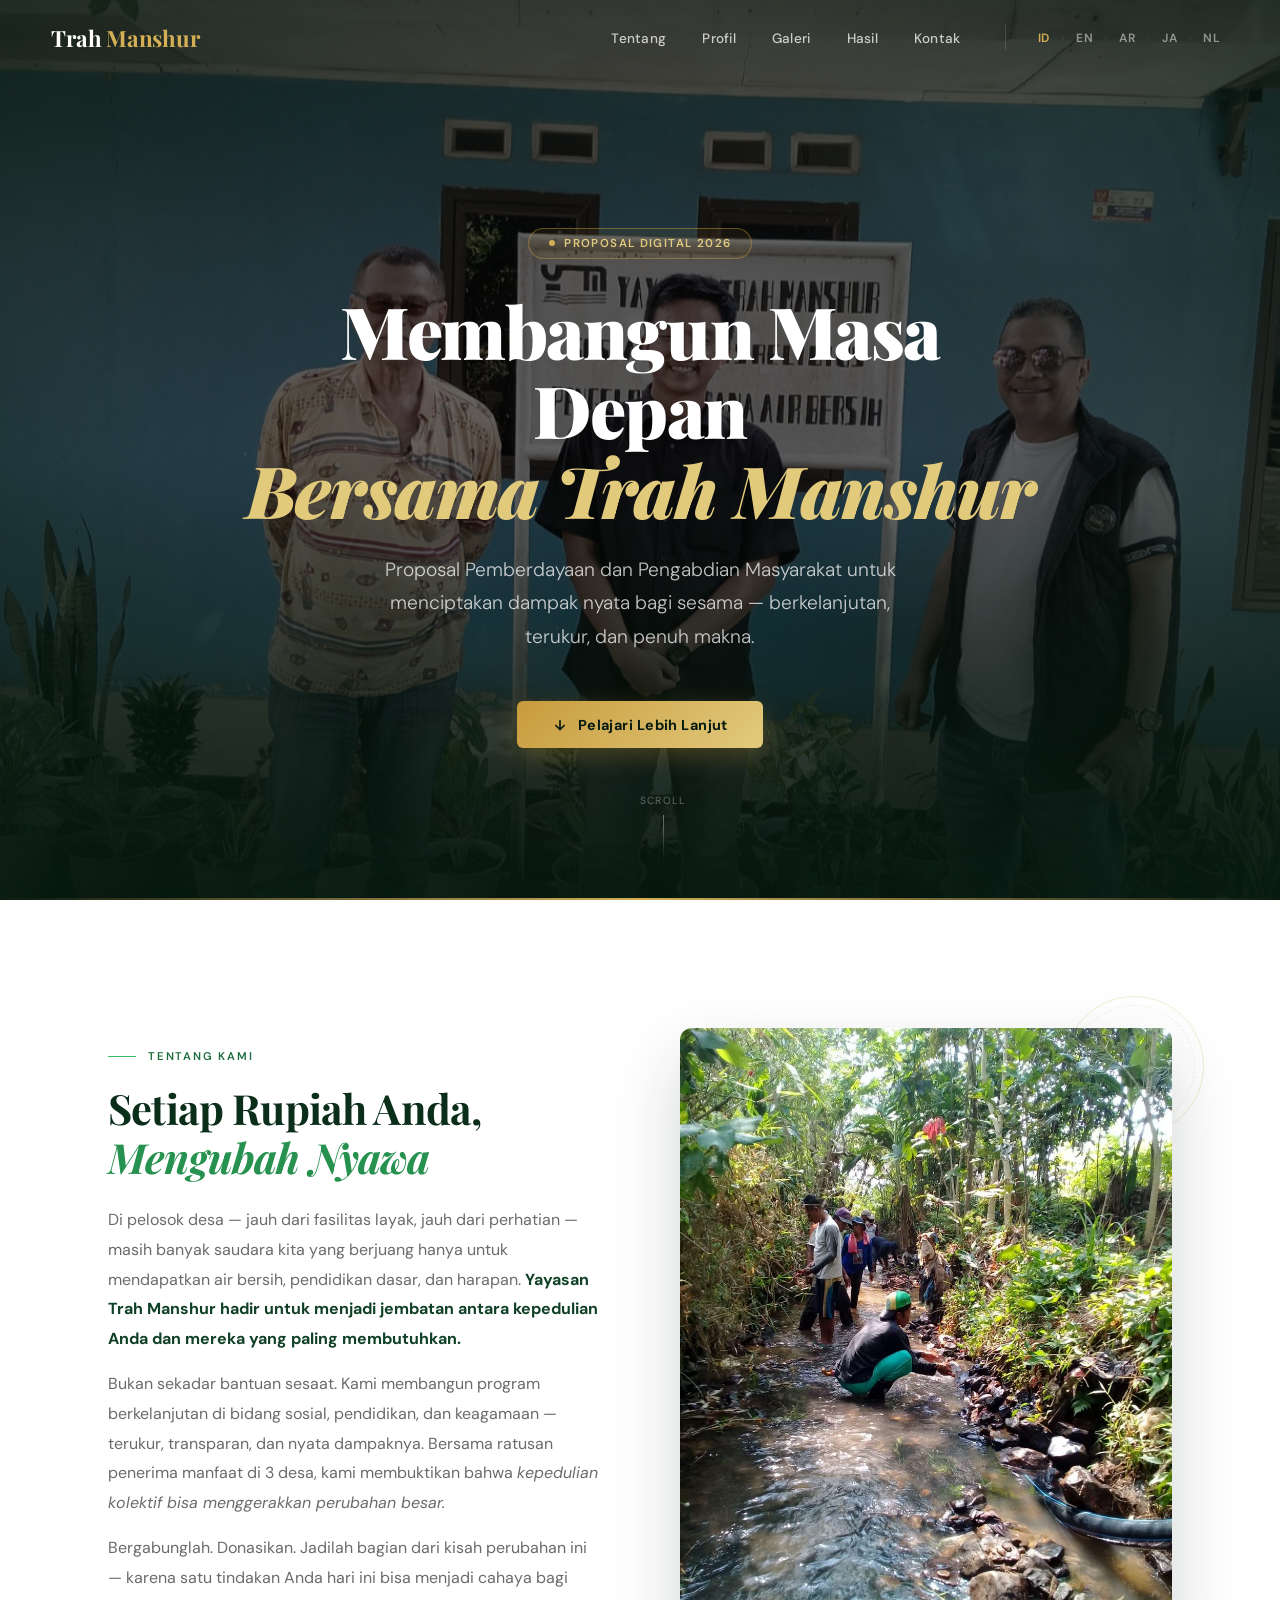
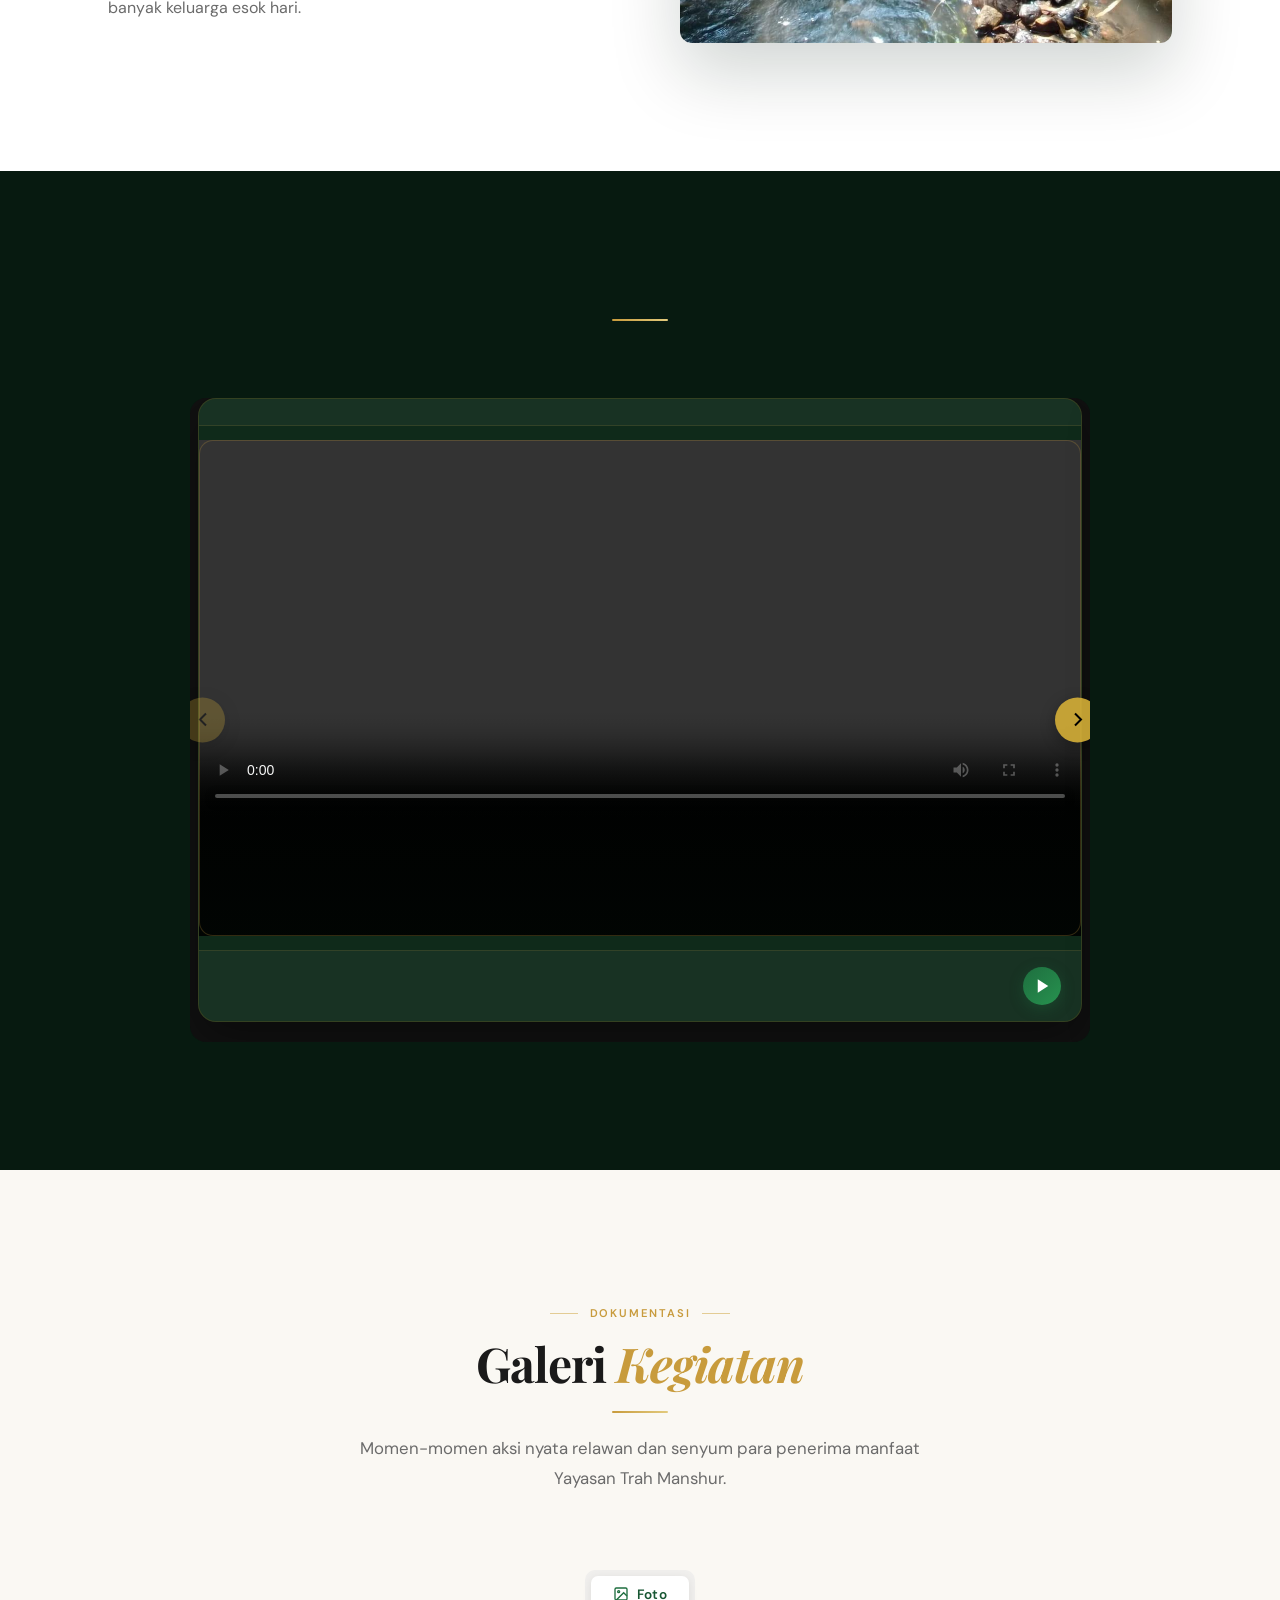
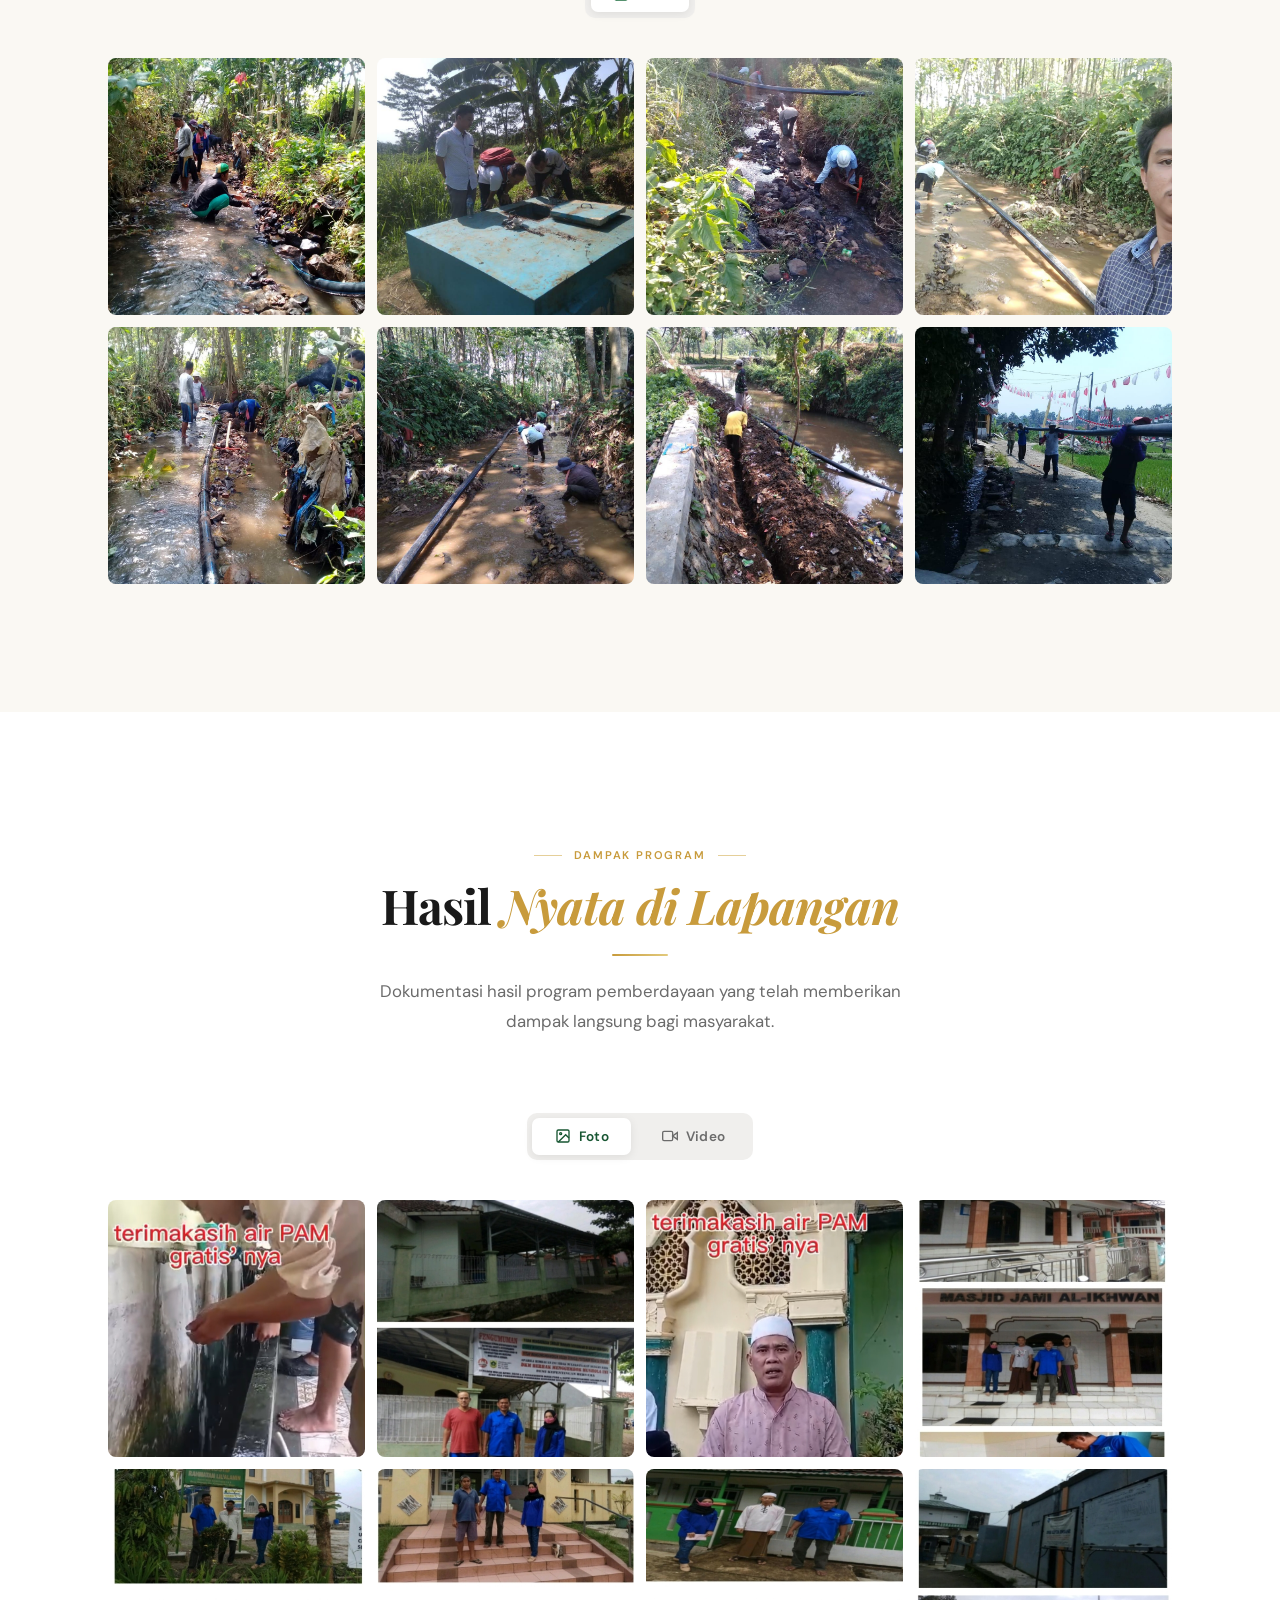
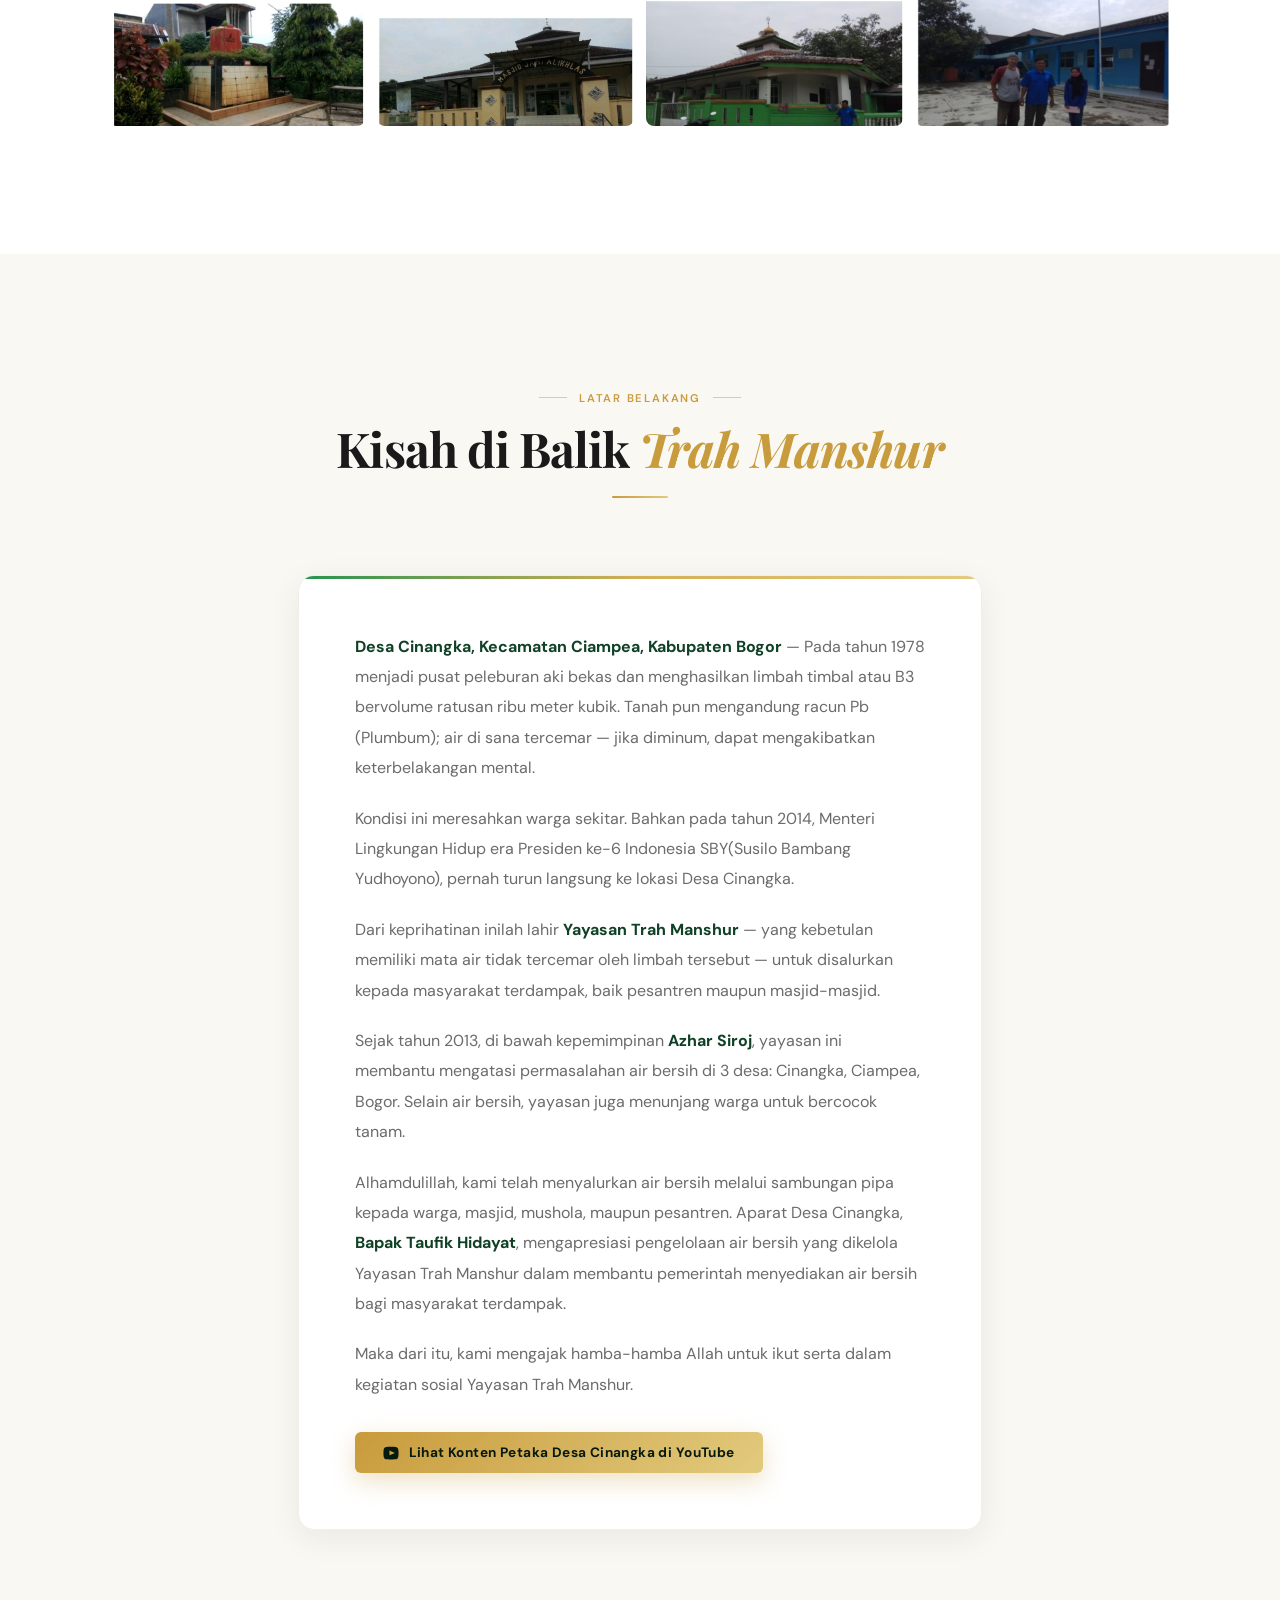
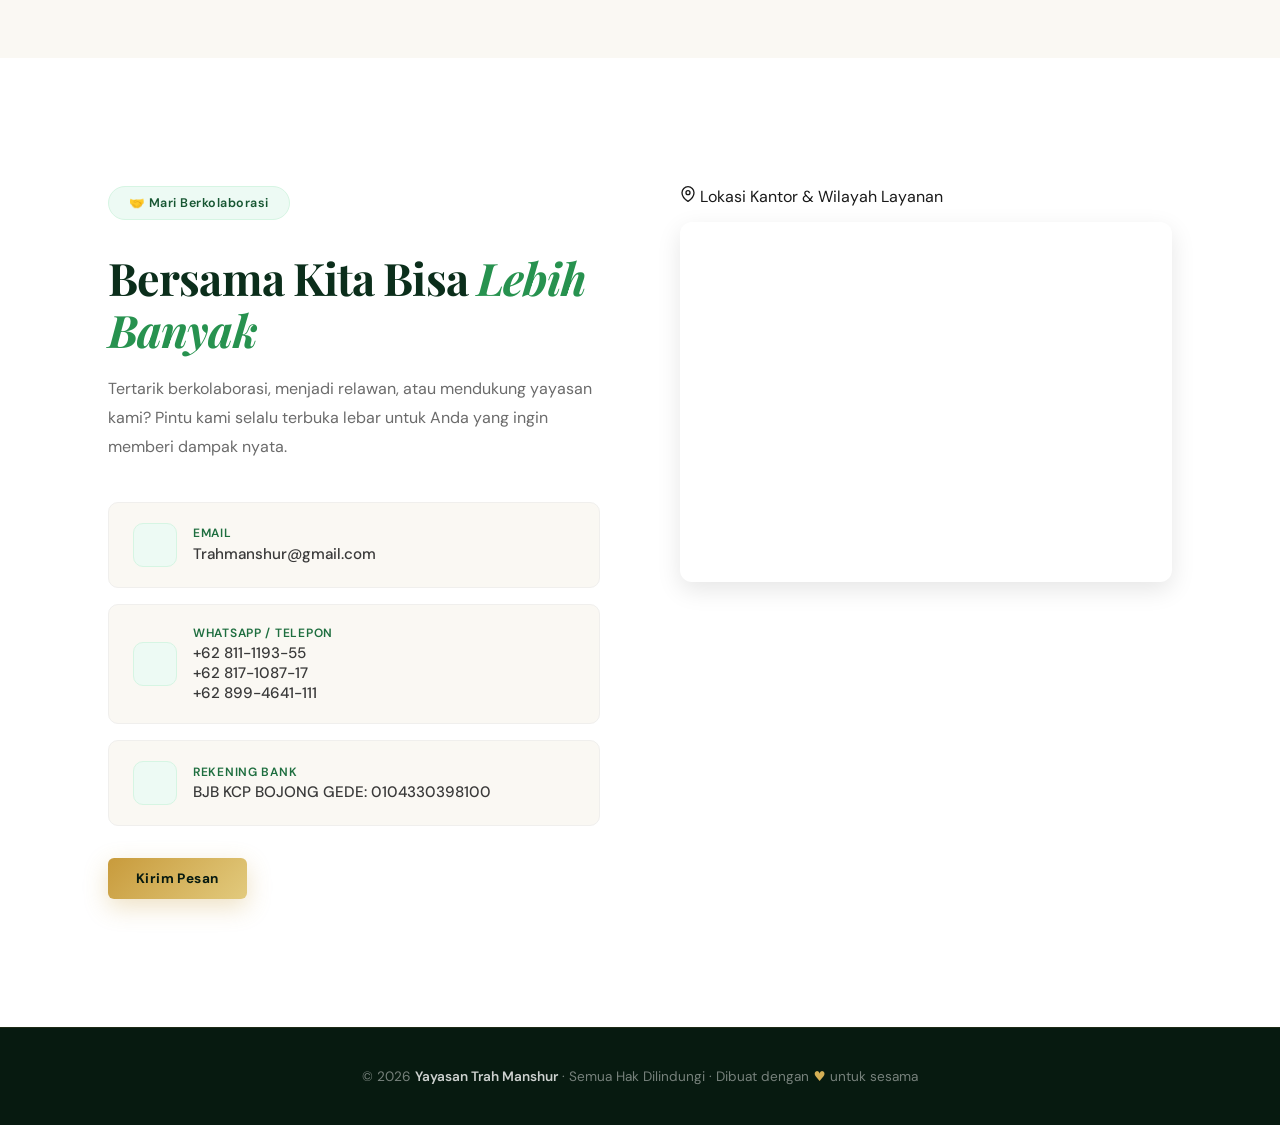
==== commit ce633d79: "Update index.html" ====
--- a/index.html
+++ b/index.html
@@ -373,7 +373,7 @@
         <div class="artikel-card reveal">
             <div class="artikel-card__accent"></div>
             <p><strong>Desa Cinangka, Kecamatan Ciampea, Kabupaten Bogor</strong> — Pada tahun 1978 menjadi pusat peleburan aki bekas dan menghasilkan limbah timbal atau B3 bervolume ratusan ribu meter kubik. Tanah pun mengandung racun Pb (Plumbum); air di sana tercemar — jika diminum, dapat mengakibatkan keterbelakangan mental.</p>
-            <p>Kondisi ini meresahkan warga sekitar. Bahkan pada tahun 2014, Menteri Lingkungan Hidup era SBY pernah turun langsung ke lokasi Desa Cinangka.</p>
+            <p>Kondisi ini meresahkan warga sekitar. Bahkan pada tahun 2014, Menteri Lingkungan Hidup era Presiden ke-6 Indonesia SBY(Susilo Bambang Yudhoyono), pernah turun langsung ke lokasi Desa Cinangka.</p>
             <p>Dari keprihatinan inilah lahir <strong>Yayasan Trah Manshur</strong> — yang kebetulan memiliki mata air tidak tercemar oleh limbah tersebut — untuk disalurkan kepada masyarakat terdampak, baik pesantren maupun masjid-masjid.</p>
             <p>Sejak tahun 2013, di bawah kepemimpinan <strong>Azhar Siroj</strong>, yayasan ini membantu mengatasi permasalahan air bersih di 3 desa: Cinangka, Ciampea, Bogor. Selain air bersih, yayasan juga menunjang warga untuk bercocok tanam.</p>
             <p>Alhamdulillah, kami telah menyalurkan air bersih melalui sambungan pipa kepada warga, masjid, mushola, maupun pesantren. Aparat Desa Cinangka, <strong>Bapak Taufik Hidayat</strong>, mengapresiasi pengelolaan air bersih yang dikelola Yayasan Trah Manshur dalam membantu pemerintah menyediakan air bersih bagi masyarakat terdampak.</p>
--- a/style.css
+++ b/style.css
@@ -1528,8 +1528,8 @@
   display: block;
   width: 100%;
   max-width: 100%;
-  max-height: 70vh;          /* batasi tinggi maksimal 70% layar */
-  object-fit: contain;        /* jaga aspect ratio, tidak distorsi */
+  max-height: 45vh;
+  object-fit: contain;
   margin: 0 auto;
   border-radius: 0;
 }
@@ -1547,8 +1547,8 @@
 
 .video-slider .video-card:has(video[width="360"]) .video-wrap video {
   width: auto;
-  max-width: 45vw;            /* batasi lebar supaya tidak kebesaran */
-  max-height: 70vh;
+  max-width: 35vw;
+  max-height: 45vh;
   object-fit: contain;
   border-radius: 8px;
 }
@@ -1603,3 +1603,132 @@
   }
 }
 
+/* ══════════ SLIDER VIDEO CARD — card style inside slider ══════════ */
+.slider-video-card {
+    background: #0f2a1a;
+    border: 1px solid rgba(200, 155, 60, 0.2);
+    border-radius: 18px;
+    overflow: hidden;
+    box-shadow: 0 16px 48px rgba(0,0,0,0.4);
+    transition: transform 0.4s var(--ease-expo), box-shadow 0.4s ease, border-color 0.3s;
+}
+.slider-video-card:hover {
+    transform: translateY(-6px);
+    box-shadow: 0 28px 64px rgba(0,0,0,0.55);
+    border-color: rgba(200, 155, 60, 0.45);
+}
+.slider-video-card::before {
+    content: '';
+    position: absolute;
+    top: 0; left: 0; right: 0;
+    height: 3px;
+    background: linear-gradient(90deg, var(--green-500), var(--gold-400), var(--gold-300));
+    z-index: 5;
+    transform: scaleX(0);
+    transform-origin: left;
+    transition: transform 0.5s var(--ease-expo);
+    border-radius: 18px 18px 0 0;
+}
+.slider-video-card:hover::before { transform: scaleX(1); }
+
+/* Override label bar untuk dark background */
+.slider-video-card .galeri-video-card__label-bar {
+    background: rgba(255,255,255,0.04);
+    border-bottom: 1px solid rgba(200,155,60,0.15);
+}
+.slider-video-card .galeri-video-card__tag {
+    background: rgba(200,155,60,0.12);
+    border-color: rgba(200,155,60,0.25);
+    color: var(--gold-300);
+}
+.slider-video-card:hover .galeri-video-card__tag {
+    background: rgba(200,155,60,0.2);
+    border-color: var(--gold-400);
+    color: var(--gold-300);
+}
+
+/* Override footer untuk dark background */
+.slider-video-card .galeri-video-card__footer {
+    background: rgba(255,255,255,0.04);
+    border-top: 1px solid rgba(200,155,60,0.15);
+}
+.slider-video-card .galeri-video-card__info strong {
+    color: var(--white);
+}
+.slider-video-card .galeri-video-card__info span {
+    color: rgba(255,255,255,0.45);
+}
+
+/* Pastikan video di dalam slider card tidak overflow */
+.slider-video-card .video-wrap {
+    border-radius: 0;
+    box-shadow: none;
+    max-width: 100%;
+    margin: 0;
+    background: #000;
+}
+.slider-video-card .video-wrap video {
+    width: 100%;
+    max-height: 42vh;
+    object-fit: contain;
+    display: block;
+}
+
+/* Portrait video (v3) di dalam card */
+.slider-video-card .video-wrap:has(video[width="360"]) {
+    display: flex;
+    justify-content: center;
+    align-items: center;
+    min-height: 300px;
+    background: #0a0a0a;
+}
+.slider-video-card .video-wrap:has(video[width="360"]) video {
+    width: auto;
+    max-width: 40vw;
+    max-height: 42vh;
+}
+
+/* Pastikan .video-card di slider pas dengan card di dalamnya */
+.video-slider .video-card {
+    padding: 0 0.5rem;
+}
+
+@media (max-width: 768px) {
+    .slider-video-card .video-wrap video { max-height: 32vh; }
+    .slider-video-card .video-wrap:has(video[width="360"]) video {
+        max-width: 55vw;
+        max-height: 32vh;
+    }
+}
+
+/* ================================================================
+   ARTIKEL CARD
+================================================================ */
+.artikel-card {
+    background: var(--white);
+    border: 1px solid var(--ink-100);
+    border-radius: 16px;
+    padding: clamp(2rem, 5vw, 3.5rem);
+    position: relative;
+    overflow: hidden;
+    box-shadow: 0 8px 32px rgba(7,26,16,0.07);
+    display: flex;
+    flex-direction: column;
+    gap: 1.25rem;
+}
+.artikel-card__accent {
+    position: absolute;
+    top: 0; left: 0; right: 0;
+    height: 3px;
+    background: linear-gradient(90deg, var(--green-500), var(--gold-400), var(--gold-300));
+    border-radius: 16px 16px 0 0;
+}
+.artikel-card p {
+    font-size: 1rem;
+    line-height: 1.9;
+    color: var(--ink-500);
+}
+.artikel-card p strong { color: var(--green-800); }
+.artikel-card__cta {
+    margin-top: 0.75rem;
+}
